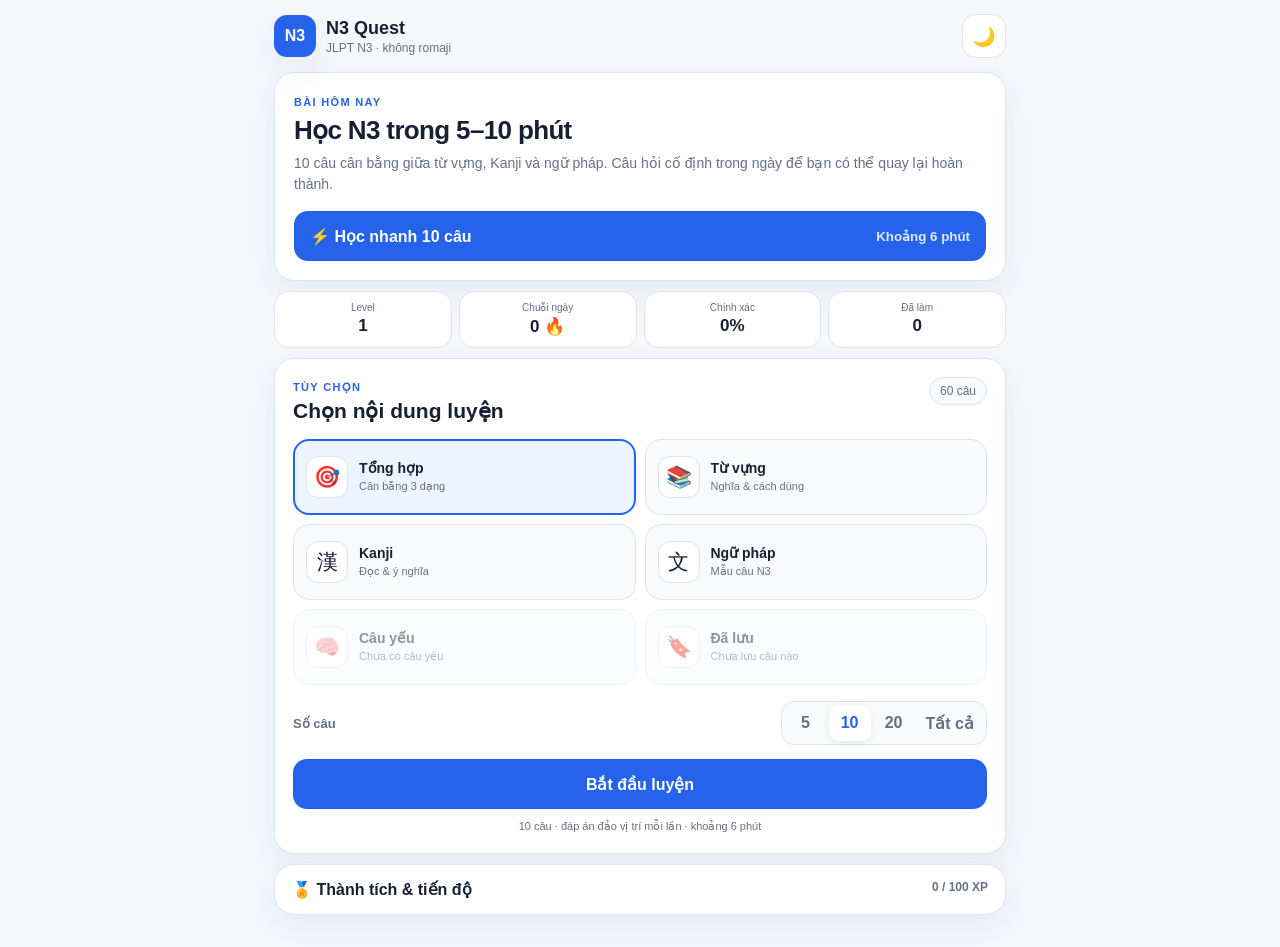
==== index.html @ 31e6625e "Add files via upload" ====
<!doctype html>
<html lang="vi">
<head>
  <meta charset="utf-8">
  <meta name="viewport" content="width=device-width,initial-scale=1,viewport-fit=cover">
  <meta name="theme-color" content="#f5f7fb">
  <meta name="description" content="N3 Quest - Game luyện JLPT N3 bằng tiếng Việt, có hiragana và không dùng romaji.">
  <title>N3 Quest</title>
  <link rel="stylesheet" href="style.css">
</head>
<body>
  <main class="app-shell">
    <header class="topbar">
      <div class="brand">
        <div class="brand-mark">N3</div>
        <div>
          <strong>N3 Quest</strong>
          <span>JLPT N3 · không romaji</span>
        </div>
      </div>
      <button id="themeBtn" class="icon-btn" type="button" aria-label="Đổi giao diện">🌙</button>
    </header>

    <div id="jsWarning" class="notice">
      Trình xem này không chạy JavaScript. Hãy mở bằng Safari/Chrome hoặc GitHub Pages để chơi đầy đủ.
    </div>

    <section id="homeScreen">
      <section class="hero panel">
        <div>
          <span class="eyebrow">Bài hôm nay</span>
          <h1>Học N3 trong 5–10 phút</h1>
          <p>10 câu cân bằng giữa từ vựng, Kanji và ngữ pháp. Câu hỏi cố định trong ngày để bạn có thể quay lại hoàn thành.</p>
        </div>
        <button id="dailyBtn" class="primary hero-btn" type="button">
          <span>⚡ Học nhanh 10 câu</span>
          <small id="dailyMeta">Khoảng 6 phút</small>
        </button>
      </section>

      <section class="summary-strip" aria-label="Tiến độ học">
        <div><span>Level</span><strong id="levelStat">1</strong></div>
        <div><span>Chuỗi ngày</span><strong id="dayStreakStat">0 🔥</strong></div>
        <div><span>Chính xác</span><strong id="lifetimeAccuracy">0%</strong></div>
        <div><span>Đã làm</span><strong id="lifetimeCount">0</strong></div>
      </section>

      <section class="panel learn-panel">
        <div class="section-head">
          <div>
            <span class="eyebrow">Tùy chọn</span>
            <h2>Chọn nội dung luyện</h2>
          </div>
          <span id="bankCount" class="pill">0 câu</span>
        </div>

        <div class="mode-grid" id="modeGrid">
          <button class="mode-card selected" type="button" data-mode="mixed">
            <span class="mode-icon">🎯</span>
            <span><strong>Tổng hợp</strong><small>Cân bằng 3 dạng</small></span>
          </button>
          <button class="mode-card" type="button" data-mode="vocab">
            <span class="mode-icon">📚</span>
            <span><strong>Từ vựng</strong><small>Nghĩa & cách dùng</small></span>
          </button>
          <button class="mode-card" type="button" data-mode="kanji">
            <span class="mode-icon">漢</span>
            <span><strong>Kanji</strong><small>Đọc & ý nghĩa</small></span>
          </button>
          <button class="mode-card" type="button" data-mode="grammar">
            <span class="mode-icon">文</span>
            <span><strong>Ngữ pháp</strong><small>Mẫu câu N3</small></span>
          </button>
          <button class="mode-card" type="button" data-mode="weak" id="weakModeBtn">
            <span class="mode-icon">🧠</span>
            <span><strong>Câu yếu</strong><small id="weakModeText">Học từ lỗi sai</small></span>
          </button>
          <button class="mode-card" type="button" data-mode="saved" id="savedModeBtn">
            <span class="mode-icon">🔖</span>
            <span><strong>Đã lưu</strong><small id="savedModeText">Câu muốn ôn lại</small></span>
          </button>
        </div>

        <div class="length-block">
          <span class="field-label">Số câu</span>
          <div class="segmented" id="countGroup" role="group" aria-label="Số câu mỗi vòng">
            <button type="button" data-count="5">5</button>
            <button class="selected" type="button" data-count="10">10</button>
            <button type="button" data-count="20">20</button>
            <button type="button" data-count="all">Tất cả</button>
          </div>
        </div>

        <button id="startBtn" class="primary big-btn" type="button">Bắt đầu luyện</button>
        <p id="startHint" class="center-note">Đáp án được đảo vị trí mỗi lần để tránh học theo mẹo.</p>
      </section>

      <details class="panel progress-details">
        <summary>
          <span>🏅 Thành tích & tiến độ</span>
          <span id="xpCompact">0 / 250 XP</span>
        </summary>
        <div class="xp-row">
          <div class="xp-copy"><strong id="levelDetail">Level 1</strong><small id="xpText">0 / 250 XP</small></div>
          <div class="mini-progress"><div id="xpBar"></div></div>
        </div>
        <div class="achievement-strip" id="achievementStrip"></div>
      </details>
    </section>

    <section id="quizScreen" class="hide">
      <div class="quiz-topbar">
        <button id="quitBtn" class="icon-btn" type="button" aria-label="Thoát vòng học">✕</button>
        <div class="quiz-progress-wrap">
          <div class="quiz-progress-meta"><span id="typeTag">Từ vựng</span><strong id="counter">1/10</strong></div>
          <div class="progress"><div id="bar"></div></div>
        </div>
        <button id="saveBtn" class="icon-btn" type="button" aria-label="Lưu câu hỏi">☆</button>
      </div>

      <section class="panel quiz-card">
        <div class="session-line">
          <span>Điểm <strong id="score">0</strong></span>
          <span>Combo <strong id="streak">0 🔥</strong></span>
          <span id="accuracy">0%</span>
        </div>

        <div class="question" id="question">Đang tải câu hỏi…</div>
        <div class="reading hide" id="reading"></div>

        <div class="question-tools">
          <button id="hintBtn" class="tool-btn" type="button">あ Hiragana</button>
          <button id="speakBtn" class="tool-btn" type="button">🔊 Nghe ví dụ</button>
        </div>
      </section>

      <div id="answers" class="answers"></div>
      <div id="feedback" class="feedback hide" aria-live="polite"></div>

      <div class="bottom-action-space"></div>
      <div class="bottom-action">
        <button id="nextBtn" class="primary" type="button" disabled>Câu tiếp theo</button>
      </div>
    </section>

    <section id="resultScreen" class="hide">
      <section class="panel result-hero">
        <div class="result-icon" id="resultIcon">🏆</div>
        <span class="eyebrow">Hoàn thành</span>
        <h2 id="resultTitle">Kết quả vòng học</h2>
        <p id="finalMsg"></p>

        <div class="result-grid">
          <div><span>Chính xác</span><strong id="finalAccuracy">0%</strong></div>
          <div><span>Điểm</span><strong id="finalScore">0</strong></div>
          <div><span>Combo</span><strong id="finalCombo">0</strong></div>
          <div><span>XP nhận</span><strong id="xpGained">+0</strong></div>
        </div>
      </section>

      <section id="breakdownBox" class="panel breakdown-box">
        <div class="section-head"><div><span class="eyebrow">Phân tích</span><h3>Theo dạng câu</h3></div></div>
        <div id="breakdownList" class="breakdown-list"></div>
      </section>

      <div id="newAchievements" class="panel achievement-box hide"></div>

      <section id="reviewBox" class="panel review-box hide">
        <div class="section-head">
          <div><span class="eyebrow">Ôn lại</span><h3>Các câu trả lời sai</h3></div>
          <span id="wrongCount" class="pill"></span>
        </div>
        <div id="wrongList" class="wrong-list"></div>
      </section>

      <div class="result-actions">
        <button id="retryWrongBtn" class="secondary hide" type="button">🧠 Luyện lại câu sai</button>
        <button id="playAgainBtn" class="primary" type="button">Chơi vòng mới</button>
        <button id="homeBtn" class="ghost-btn" type="button">Về trang chính</button>
      </div>
    </section>

    <div id="toast" class="toast hide" role="status" aria-live="polite"></div>
  </main>

  <script src="questions.js"></script>
  <script src="app.js"></script>
</body>
</html>
---- style.css ----
*{box-sizing:border-box}
:root{
  --bg:#f5f7fb;--card:#fff;--card2:#f8fafc;--text:#172033;--muted:#657085;--line:#dce4ef;
  --accent:#2563eb;--accent2:#1d4ed8;--soft:#edf4ff;--ok:#15803d;--okbg:#edfdf3;
  --bad:#b91c1c;--badbg:#fff1f2;--shadow:0 12px 32px rgba(30,64,175,.07);
}
:root[data-theme="dark"]{
  --bg:#0e1627;--card:#151f33;--card2:#111b2d;--text:#edf3fb;--muted:#a4b1c4;--line:#2a3950;
  --accent:#60a5fa;--accent2:#3b82f6;--soft:#172d4f;--ok:#4ade80;--okbg:#123322;
  --bad:#fb7185;--badbg:#3a1620;--shadow:0 12px 32px rgba(0,0,0,.18);
}
html{background:var(--bg);scroll-behavior:smooth}
body{margin:0;background:var(--bg);color:var(--text);font-family:-apple-system,BlinkMacSystemFont,"Segoe UI","Noto Sans JP",sans-serif;transition:background .18s,color .18s}
button{font:inherit;cursor:pointer;-webkit-tap-highlight-color:transparent;color:inherit}
button:focus-visible,summary:focus-visible{outline:3px solid color-mix(in srgb,var(--accent),transparent 55%);outline-offset:2px}
.app-shell{max-width:760px;margin:0 auto;padding:calc(14px + env(safe-area-inset-top)) 14px calc(32px + env(safe-area-inset-bottom))}
.topbar{display:flex;justify-content:space-between;align-items:center;margin-bottom:14px}
.brand{display:flex;align-items:center;gap:10px}.brand-mark{width:42px;height:42px;display:grid;place-items:center;border-radius:13px;background:var(--accent);color:white;font-weight:900;box-shadow:var(--shadow)}
.brand strong,.brand span{display:block}.brand strong{font-size:18px}.brand span{font-size:12px;color:var(--muted);margin-top:2px}
.icon-btn,.ghost-btn,.secondary,.tool-btn{border:1px solid var(--line);background:var(--card);color:var(--text)}
.icon-btn{width:44px;height:44px;border-radius:13px;font-size:19px;display:grid;place-items:center;flex:0 0 auto}
.notice{padding:11px 13px;border:1px solid #d97706;border-radius:14px;background:#fff7ed;color:#7c2d12;margin-bottom:12px;line-height:1.45;font-size:14px}
:root[data-theme="dark"] .notice{background:#39270f;color:#fde68a;border-color:#92400e}
.panel{background:var(--card);border:1px solid var(--line);border-radius:20px;box-shadow:var(--shadow)}
.hero{padding:19px}.hero h1{font-size:26px;line-height:1.12;letter-spacing:-.025em;margin:6px 0 8px}.hero p{color:var(--muted);line-height:1.5;margin:0 0 16px;font-size:14px}
.eyebrow{font-size:11px;font-weight:850;letter-spacing:.12em;text-transform:uppercase;color:var(--accent)}
.primary{border:0;border-radius:14px;background:var(--accent);color:white;font-weight:800;min-height:50px;padding:12px 16px}.primary:active{background:var(--accent2);transform:translateY(1px)}.primary:disabled{opacity:.45;cursor:default;transform:none}
.hero-btn{width:100%;display:flex;align-items:center;justify-content:space-between;text-align:left}.hero-btn span,.hero-btn small{display:block}.hero-btn small{font-weight:600;opacity:.85}
.summary-strip{display:grid;grid-template-columns:repeat(4,1fr);gap:7px;margin:10px 0}.summary-strip div{background:var(--card);border:1px solid var(--line);border-radius:15px;padding:10px 6px;text-align:center}.summary-strip span,.summary-strip strong{display:block}.summary-strip span{font-size:10px;color:var(--muted)}.summary-strip strong{font-size:17px;margin-top:3px}
.learn-panel{padding:18px}.section-head{display:flex;align-items:flex-start;justify-content:space-between;gap:12px}.section-head h2,.section-head h3{margin:4px 0 0}.section-head h2{font-size:21px}.section-head h3{font-size:18px}
.pill{display:inline-flex;align-items:center;border:1px solid var(--line);background:var(--card2);border-radius:999px;padding:6px 10px;font-size:12px;color:var(--muted);white-space:nowrap}
.mode-grid{display:grid;grid-template-columns:repeat(2,1fr);gap:9px;margin:16px 0}.mode-card{min-height:76px;display:flex;align-items:center;gap:11px;text-align:left;border:1px solid var(--line);background:var(--card2);border-radius:16px;padding:12px;transition:transform .12s,border-color .12s,background .12s}.mode-card:active{transform:scale(.985)}.mode-card.selected{border:2px solid var(--accent);background:var(--soft);padding:11px}.mode-card.disabled{opacity:.48}.mode-icon{width:42px;height:42px;display:grid;place-items:center;border-radius:12px;background:var(--card);border:1px solid var(--line);font-size:21px;flex:0 0 auto}.mode-card strong,.mode-card small{display:block}.mode-card strong{font-size:14px}.mode-card small{font-size:11px;color:var(--muted);margin-top:3px;line-height:1.3}
.length-block{display:flex;align-items:center;justify-content:space-between;gap:12px;margin:14px 0}.field-label{font-size:13px;color:var(--muted);font-weight:700}.segmented{display:flex;padding:3px;border:1px solid var(--line);background:var(--card2);border-radius:13px;gap:2px}.segmented button{border:0;background:transparent;border-radius:10px;min-width:42px;height:36px;padding:0 9px;font-weight:750;color:var(--muted)}.segmented button.selected{background:var(--card);color:var(--accent);box-shadow:0 2px 8px rgba(15,23,42,.08)}
.big-btn{width:100%;font-size:16px}.center-note{text-align:center;color:var(--muted);font-size:11px;line-height:1.4;margin:10px 0 0}
.progress-details{margin-top:10px;padding:0;overflow:hidden}.progress-details summary{padding:15px 17px;display:flex;justify-content:space-between;gap:10px;cursor:pointer;font-weight:750;list-style:none}.progress-details summary::-webkit-details-marker{display:none}.progress-details summary span:last-child{color:var(--muted);font-size:12px;font-weight:650}.xp-row{border-top:1px solid var(--line);padding:14px 17px}.xp-copy{display:flex;justify-content:space-between;gap:10px;align-items:center}.xp-copy small{color:var(--muted)}.mini-progress{height:7px;background:var(--line);border-radius:999px;overflow:hidden;margin-top:9px}.mini-progress div{height:100%;background:var(--accent);width:0}.achievement-strip{display:flex;gap:7px;overflow-x:auto;padding:0 17px 16px;scrollbar-width:none}.achievement-strip::-webkit-scrollbar{display:none}.achievement-chip{display:flex;align-items:center;gap:5px;white-space:nowrap;padding:7px 9px;border:1px solid var(--line);border-radius:999px;background:var(--card2);font-size:11px}.achievement-chip.locked{opacity:.38;filter:grayscale(1)}
.hide{display:none!important}
.quiz-topbar{position:sticky;top:0;z-index:10;display:flex;align-items:center;gap:10px;padding:7px 0 10px;background:color-mix(in srgb,var(--bg),transparent 6%);backdrop-filter:blur(10px)}.quiz-progress-wrap{flex:1}.quiz-progress-meta{display:flex;justify-content:space-between;align-items:center;font-size:12px;margin-bottom:6px}.quiz-progress-meta span{color:var(--muted)}.progress{height:7px;background:var(--line);border-radius:999px;overflow:hidden}.progress div{height:100%;background:var(--accent);width:0;transition:width .2s}
.quiz-card{padding:18px;margin-bottom:10px}.session-line{display:flex;gap:8px;flex-wrap:wrap;color:var(--muted);font-size:12px}.session-line span{background:var(--card2);border-radius:999px;padding:5px 8px}.session-line strong{color:var(--text)}.question{font-size:22px;line-height:1.55;font-weight:800;margin:20px 0 10px;letter-spacing:-.01em}.reading{background:var(--soft);border-radius:12px;padding:11px 12px;color:var(--muted);line-height:1.55;margin-bottom:11px}.question-tools{display:flex;gap:8px;flex-wrap:wrap}.tool-btn{border-radius:11px;min-height:40px;padding:8px 11px;font-size:13px}.tool-btn:disabled{opacity:.4;cursor:default}
.answers{display:grid;gap:9px}.answer{width:100%;min-height:58px;border:1px solid var(--line);background:var(--card);border-radius:15px;text-align:left;padding:13px 14px;font-weight:650;line-height:1.42;box-shadow:0 4px 15px rgba(15,23,42,.025);transition:transform .1s,border-color .1s}.answer:active{transform:scale(.992)}.answer .letter{display:inline-grid;place-items:center;width:27px;height:27px;margin-right:8px;border-radius:8px;background:var(--card2);color:var(--muted);font-size:12px;font-weight:900;vertical-align:middle}.answer.correct{border:2px solid var(--ok);background:var(--okbg);padding:12px 13px}.answer.wrong{border:2px solid var(--bad);background:var(--badbg);padding:12px 13px}.answer:disabled{color:var(--text);opacity:1;cursor:default}.answer.dimmed{opacity:.62}
.feedback{margin-top:10px;border-radius:15px;padding:14px;line-height:1.55;white-space:pre-line;font-size:14px;border:1px solid var(--line);background:var(--card)}.feedback.ok{border-color:color-mix(in srgb,var(--ok),transparent 45%);background:var(--okbg)}.feedback.no{border-color:color-mix(in srgb,var(--bad),transparent 45%);background:var(--badbg)}.feedback-title{display:block;font-weight:850;margin-bottom:4px}.feedback .explanation{color:var(--muted)}
.bottom-action-space{height:78px}.bottom-action{position:fixed;z-index:12;left:0;right:0;bottom:0;padding:10px max(14px,calc((100vw - 760px)/2 + 14px)) calc(10px + env(safe-area-inset-bottom));background:color-mix(in srgb,var(--bg),transparent 4%);backdrop-filter:blur(12px);border-top:1px solid color-mix(in srgb,var(--line),transparent 35%)}.bottom-action .primary{width:100%}
.result-hero{padding:22px;text-align:center}.result-icon{font-size:42px;margin-bottom:4px}.result-hero h2{font-size:25px;margin:5px 0 8px}.result-hero>p{color:var(--muted);line-height:1.5;margin:0 auto 16px;max-width:520px}.result-grid{display:grid;grid-template-columns:repeat(4,1fr);gap:7px}.result-grid div{background:var(--card2);border-radius:13px;padding:10px 5px}.result-grid span,.result-grid strong{display:block}.result-grid span{font-size:10px;color:var(--muted)}.result-grid strong{font-size:18px;margin-top:3px}
.breakdown-box,.review-box,.achievement-box{padding:18px;margin-top:10px}.breakdown-list{display:grid;gap:8px;margin-top:14px}.breakdown-row{display:grid;grid-template-columns:82px 1fr 42px;gap:8px;align-items:center;font-size:12px}.breakdown-bar{height:8px;background:var(--line);border-radius:999px;overflow:hidden}.breakdown-bar i{display:block;height:100%;background:var(--accent);border-radius:999px}.breakdown-row strong{text-align:right}.wrong-list{display:grid;gap:9px;margin-top:13px}.wrong-item{border:1px solid var(--line);background:var(--card2);border-radius:14px;padding:13px}.wrong-item>strong{display:block;line-height:1.45}.reading-line{color:var(--muted);font-size:13px;margin-top:5px}.correct-line{color:var(--ok);font-weight:800;margin-top:8px;font-size:13px}.your-line{color:var(--bad);margin-top:4px;font-size:13px}.explain{white-space:pre-line;color:var(--muted);font-size:12px;line-height:1.5;margin-top:7px}.achievement-box strong{display:block;margin-bottom:8px}.new-achievement{padding:7px 0;color:var(--muted)}
.result-actions{display:grid;gap:8px;margin-top:10px}.secondary,.ghost-btn{min-height:48px;border-radius:14px;padding:11px 14px;font-weight:750}.secondary{background:var(--card)}.ghost-btn{background:transparent}
.toast{position:fixed;z-index:30;left:50%;bottom:calc(88px + env(safe-area-inset-bottom));transform:translateX(-50%);background:var(--text);color:var(--bg);border-radius:999px;padding:9px 13px;font-size:12px;font-weight:700;box-shadow:var(--shadow);white-space:nowrap;animation:toastin .18s ease-out}@keyframes toastin{from{transform:translate(-50%,6px);opacity:0}to{transform:translate(-50%,0);opacity:1}}
@media(max-width:560px){.app-shell{padding-left:11px;padding-right:11px}.hero{padding:17px}.hero h1{font-size:23px}.summary-strip{gap:5px}.summary-strip div{padding:9px 3px}.summary-strip strong{font-size:15px}.mode-grid{gap:7px}.mode-card{padding:10px;min-height:72px}.mode-card.selected{padding:9px}.mode-icon{width:38px;height:38px;font-size:19px}.length-block{align-items:flex-start;flex-direction:column}.segmented{width:100%;display:grid;grid-template-columns:repeat(4,1fr)}.segmented button{width:100%}.question{font-size:20px}.result-grid{grid-template-columns:repeat(2,1fr)}.breakdown-row{grid-template-columns:72px 1fr 38px}}
@media(prefers-reduced-motion:reduce){html{scroll-behavior:auto}*,*:before,*:after{animation:none!important;transition:none!important}}
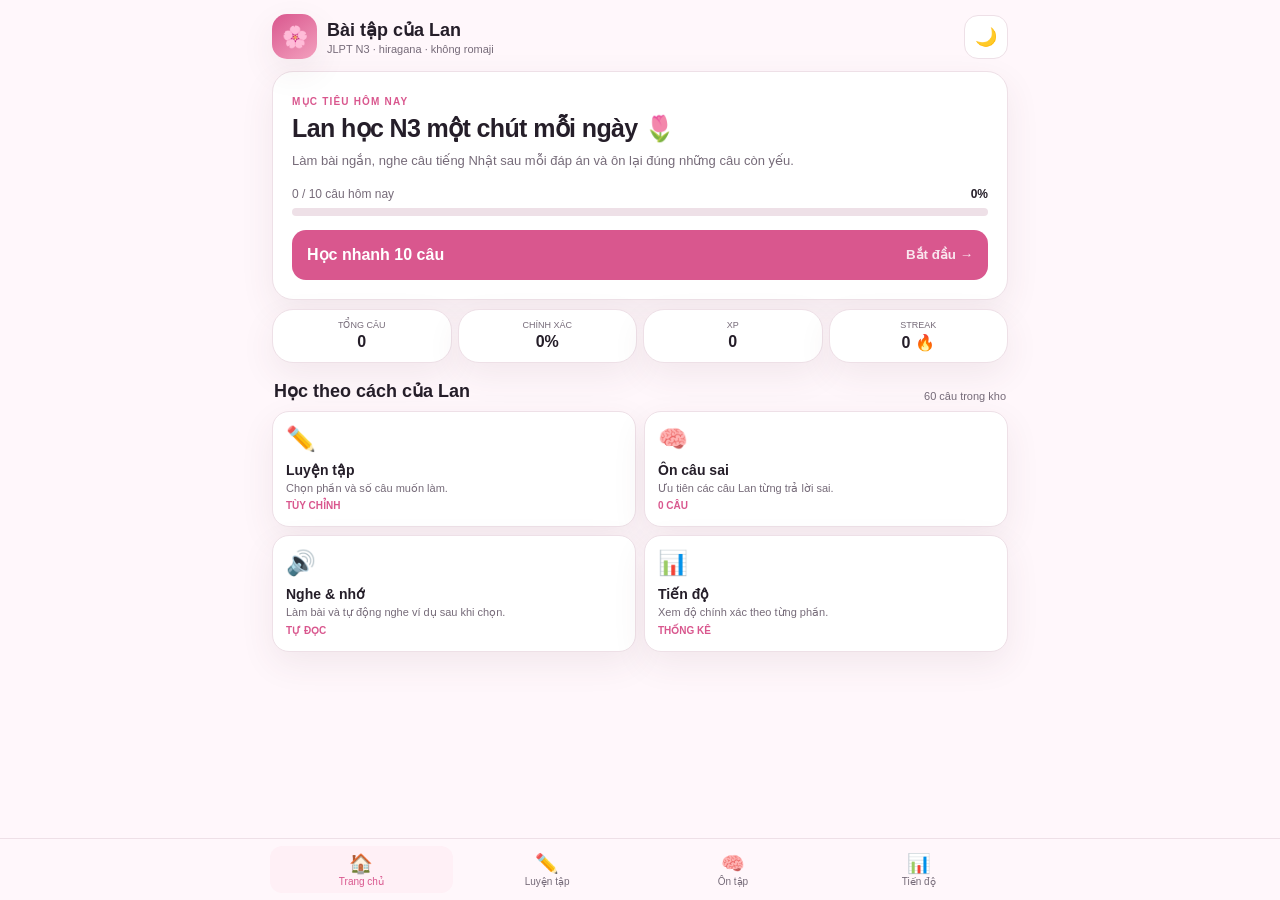
==== commit 69f72e5f: "Add files via upload" ====
--- a/index.html
+++ b/index.html
@@ -1,189 +1,282 @@
 <!doctype html>
 <html lang="vi">
 <head>
-  <meta charset="utf-8">
-  <meta name="viewport" content="width=device-width,initial-scale=1,viewport-fit=cover">
-  <meta name="theme-color" content="#f5f7fb">
-  <meta name="description" content="N3 Quest - Game luyện JLPT N3 bằng tiếng Việt, có hiragana và không dùng romaji.">
-  <title>N3 Quest</title>
-  <link rel="stylesheet" href="style.css">
+<meta charset="utf-8">
+<meta name="viewport" content="width=device-width,initial-scale=1,viewport-fit=cover">
+<meta name="theme-color" content="#fff7fb">
+<meta name="description" content="Bài tập của Lan - game luyện JLPT N3 bằng tiếng Việt, có hiragana và đọc tiếng Nhật.">
+<title>Bài tập của Lan</title>
+<style>
+*{box-sizing:border-box}
+:root{
+  --bg:#fff7fb;--card:#fff;--card2:#fffafd;--text:#251e29;--muted:#766b79;--line:#eee0e7;
+  --accent:#d9578e;--accent2:#c34479;--soft:#fff0f6;--ok:#16804a;--okbg:#eefbf4;
+  --bad:#bd304d;--badbg:#fff0f3;--warn:#9a6700;--shadow:0 12px 34px rgba(90,45,68,.08)
+}
+:root[data-theme="dark"]{
+  --bg:#171218;--card:#211a22;--card2:#281f29;--text:#f8edf3;--muted:#c2afb9;--line:#3e3039;
+  --accent:#f18ab4;--accent2:#df6f9e;--soft:#3b2030;--ok:#6ee7a4;--okbg:#193527;
+  --bad:#ff8fa5;--badbg:#3b1d25;--warn:#ffd978;--shadow:0 12px 34px rgba(0,0,0,.22)
+}
+html{background:var(--bg);scroll-behavior:smooth}
+body{margin:0;background:var(--bg);color:var(--text);font-family:-apple-system,BlinkMacSystemFont,"Segoe UI","Noto Sans JP",sans-serif;-webkit-font-smoothing:antialiased}
+button,select{font:inherit;color:inherit}button{cursor:pointer;-webkit-tap-highlight-color:transparent}
+button:focus-visible,select:focus-visible{outline:3px solid color-mix(in srgb,var(--accent),transparent 55%);outline-offset:2px}
+.hide{display:none!important}.app{max-width:760px;margin:0 auto;min-height:100vh;padding:calc(14px + env(safe-area-inset-top)) 12px calc(92px + env(safe-area-inset-bottom))}
+.topbar{display:flex;justify-content:space-between;align-items:center;margin-bottom:12px}.brand{display:flex;align-items:center;gap:10px}.brandmark{width:45px;height:45px;border-radius:15px;background:linear-gradient(145deg,var(--accent),#f3a0be);display:grid;place-items:center;color:#fff;font-size:21px;box-shadow:var(--shadow)}.brand b,.brand span{display:block}.brand b{font-size:18px}.brand span{font-size:11px;color:var(--muted);margin-top:2px}.iconbtn{width:44px;height:44px;border:1px solid var(--line);background:var(--card);border-radius:14px;display:grid;place-items:center;font-size:18px}
+.card{background:var(--card);border:1px solid var(--line);border-radius:21px;box-shadow:var(--shadow)}.hero{padding:19px}.eyebrow{font-size:10px;text-transform:uppercase;letter-spacing:.12em;color:var(--accent);font-weight:900}.hero h1{font-size:25px;line-height:1.14;letter-spacing:-.025em;margin:5px 0 8px}.hero p{font-size:13px;line-height:1.55;color:var(--muted);margin:0}.goal{margin-top:16px}.goalhead{display:flex;justify-content:space-between;gap:10px;font-size:12px;color:var(--muted);margin-bottom:7px}.goalhead strong{color:var(--text)}.progress{height:8px;background:var(--line);border-radius:999px;overflow:hidden}.progress>i,.progress>div{display:block;height:100%;background:var(--accent);border-radius:999px;transition:width .2s}.primary{border:0;background:var(--accent);color:#fff;min-height:50px;border-radius:14px;padding:11px 15px;font-weight:850}.primary:active{background:var(--accent2);transform:translateY(1px)}.primary:disabled{opacity:.45;cursor:default;transform:none}.dailybtn{width:100%;display:flex;align-items:center;justify-content:space-between;margin-top:14px;text-align:left}.dailybtn small{font-weight:650;opacity:.85}.stats{display:grid;grid-template-columns:repeat(4,1fr);gap:6px;margin:9px 0}.stat{padding:10px 4px;text-align:center}.stat span,.stat b{display:block}.stat span{font-size:9px;color:var(--muted)}.stat b{font-size:16px;margin-top:3px}
+.sectionhead{display:flex;align-items:flex-end;justify-content:space-between;gap:12px;margin:17px 2px 9px}.sectionhead h2{font-size:18px;margin:0}.sectionhead span{font-size:11px;color:var(--muted)}.modegrid{display:grid;grid-template-columns:repeat(2,1fr);gap:8px}.mode{border:1px solid var(--line);background:var(--card);border-radius:17px;padding:13px;text-align:left;min-height:104px;box-shadow:var(--shadow)}.mode:active{transform:scale(.988)}.mode .ico{font-size:24px}.mode b,.mode small{display:block}.mode b{font-size:14px;margin-top:9px}.mode small{font-size:11px;color:var(--muted);line-height:1.35;margin-top:3px}.mode .meta{font-size:10px;color:var(--accent);font-weight:800;margin-top:8px}
+.notice{border:1px solid #e4b65d;background:#fff8e7;color:#795400;border-radius:15px;padding:12px 13px;font-size:12px;line-height:1.5;margin-bottom:10px}:root[data-theme="dark"] .notice{background:#332914;border-color:#6f5921;color:#ffe29a}.learncard,.reviewcard,.progresscard{padding:17px}.segmented{display:grid;grid-template-columns:repeat(4,1fr);gap:3px;padding:3px;background:var(--card2);border:1px solid var(--line);border-radius:13px;margin:13px 0}.segmented button{border:0;background:transparent;border-radius:10px;height:38px;font-weight:750;color:var(--muted)}.segmented button.selected{background:var(--card);color:var(--accent);box-shadow:0 2px 8px rgba(0,0,0,.06)}.selectgrid{display:grid;grid-template-columns:repeat(2,1fr);gap:8px}.selectcard{border:1px solid var(--line);background:var(--card2);border-radius:15px;padding:12px;text-align:left}.selectcard.selected{border:2px solid var(--accent);background:var(--soft);padding:11px}.selectcard b,.selectcard small{display:block}.selectcard small{color:var(--muted);font-size:11px;margin-top:4px}.bigbtn{width:100%;font-size:15px;margin-top:13px}.hintline{text-align:center;color:var(--muted);font-size:11px;line-height:1.45;margin:9px 0 0}.secondary,.ghost{border:1px solid var(--line);background:var(--card);border-radius:13px;min-height:46px;padding:10px 12px;font-weight:750}.ghost{background:transparent}.reviewactions{display:grid;grid-template-columns:1fr 1fr;gap:8px}.list{display:grid;gap:8px;margin-top:10px}.reviewitem{border:1px solid var(--line);background:var(--card2);border-radius:14px;padding:12px}.reviewitem b{display:block;line-height:1.4}.reviewitem small{display:block;color:var(--muted);line-height:1.45;margin-top:5px;white-space:pre-line}.reviewitem .bad{color:var(--bad)}.reviewitem .good{color:var(--ok)}.empty{text-align:center;color:var(--muted);padding:22px 10px;font-size:13px}.categoryrow{display:grid;grid-template-columns:80px 1fr 42px;align-items:center;gap:8px;font-size:12px;margin-top:9px}.categorybar{height:8px;background:var(--line);border-radius:999px;overflow:hidden}.categorybar i{display:block;height:100%;background:var(--accent);border-radius:999px}.badges{display:flex;gap:7px;overflow-x:auto;padding:4px 0 2px;scrollbar-width:none}.badges::-webkit-scrollbar{display:none}.badge{white-space:nowrap;border:1px solid var(--line);background:var(--card2);border-radius:999px;padding:7px 9px;font-size:10px}
+.bottomnav{position:fixed;left:0;right:0;bottom:0;z-index:20;display:grid;grid-template-columns:repeat(4,1fr);gap:3px;padding:7px max(10px,calc((100vw - 760px)/2 + 10px)) calc(7px + env(safe-area-inset-bottom));background:color-mix(in srgb,var(--bg),transparent 3%);backdrop-filter:blur(14px);border-top:1px solid var(--line)}.navbtn{border:0;background:transparent;border-radius:12px;padding:6px 2px;color:var(--muted);font-size:10px}.navbtn span{display:block;font-size:19px;margin-bottom:1px}.navbtn.active{color:var(--accent);background:var(--soft)}
+.quiztop{position:sticky;top:0;z-index:10;display:flex;align-items:center;gap:9px;padding:6px 0 9px;background:color-mix(in srgb,var(--bg),transparent 5%);backdrop-filter:blur(12px)}.quizprog{flex:1}.quizmeta{display:flex;justify-content:space-between;gap:8px;font-size:11px;color:var(--muted);margin-bottom:5px}.quizmeta strong{color:var(--text)}.quizcard{padding:18px;margin-bottom:9px}.tag{display:inline-block;border-radius:999px;background:var(--soft);color:var(--accent);padding:6px 9px;font-size:10px;font-weight:850}.sessionline{display:flex;gap:6px;flex-wrap:wrap;margin-top:10px}.sessionline span{background:var(--card2);border-radius:999px;padding:5px 8px;color:var(--muted);font-size:11px}.sessionline b{color:var(--text)}.question{font-size:21px;line-height:1.55;font-weight:850;letter-spacing:-.01em;margin:18px 0 9px}.reading{background:var(--soft);border-radius:12px;padding:10px 12px;color:var(--muted);line-height:1.5;font-size:13px;margin-bottom:10px}.tools{display:flex;gap:7px;flex-wrap:wrap}.tool{border:1px solid var(--line);background:var(--card);border-radius:11px;min-height:39px;padding:8px 10px;font-size:12px}.tool:disabled{opacity:.4}.answers{display:grid;gap:8px}.answer{width:100%;min-height:58px;border:1px solid var(--line);background:var(--card);border-radius:15px;padding:13px;text-align:left;font-weight:650;line-height:1.42;box-shadow:0 4px 14px rgba(0,0,0,.025)}.answer .letter{display:inline-grid;place-items:center;width:27px;height:27px;border-radius:8px;background:var(--card2);color:var(--muted);margin-right:8px;font-size:11px;font-weight:900}.answer.correct{border:2px solid var(--ok);background:var(--okbg);padding:12px}.answer.wrong{border:2px solid var(--bad);background:var(--badbg);padding:12px}.answer.dim{opacity:.58}.answer:disabled{color:var(--text);cursor:default}.feedback{margin-top:9px;border-radius:15px;padding:13px;border:1px solid var(--line);line-height:1.5;font-size:13px;white-space:pre-line}.feedback.ok{background:var(--okbg);border-color:color-mix(in srgb,var(--ok),transparent 55%)}.feedback.no{background:var(--badbg);border-color:color-mix(in srgb,var(--bad),transparent 55%)}.feedback b{display:block;margin-bottom:4px}.feedback small{color:var(--muted);white-space:pre-line}.bottomactionspace{height:78px}.bottomaction{position:fixed;left:0;right:0;bottom:0;z-index:15;padding:10px max(13px,calc((100vw - 760px)/2 + 13px)) calc(10px + env(safe-area-inset-bottom));background:color-mix(in srgb,var(--bg),transparent 3%);backdrop-filter:blur(14px);border-top:1px solid var(--line)}.bottomaction button{width:100%}.resultcard{padding:22px;text-align:center}.resulticon{font-size:42px}.resultcard h2{font-size:24px;margin:5px 0 7px}.resultcard>p{color:var(--muted);font-size:13px;line-height:1.5;margin:0 auto 15px;max-width:540px}.resultgrid{display:grid;grid-template-columns:repeat(4,1fr);gap:6px}.resultgrid div{background:var(--card2);border-radius:12px;padding:9px 4px}.resultgrid span,.resultgrid b{display:block}.resultgrid span{font-size:9px;color:var(--muted)}.resultgrid b{font-size:17px;margin-top:3px}.resultactions{display:grid;gap:8px;margin-top:10px}.toast{position:fixed;left:50%;bottom:calc(88px + env(safe-area-inset-bottom));transform:translateX(-50%);z-index:40;background:var(--text);color:var(--bg);border-radius:999px;padding:9px 13px;font-size:11px;font-weight:750;white-space:nowrap;box-shadow:var(--shadow)}
+@media(max-width:540px){.app{padding-left:10px;padding-right:10px}.hero h1{font-size:22px}.stats{gap:4px}.stat b{font-size:14px}.modegrid{gap:7px}.mode{padding:11px;min-height:98px}.question{font-size:19px}.resultgrid{grid-template-columns:repeat(2,1fr)}.reviewactions{grid-template-columns:1fr}.categoryrow{grid-template-columns:72px 1fr 38px}}
+@media(prefers-reduced-motion:reduce){html{scroll-behavior:auto}*,*:before,*:after{transition:none!important;animation:none!important}}
+</style>
 </head>
 <body>
-  <main class="app-shell">
-    <header class="topbar">
-      <div class="brand">
-        <div class="brand-mark">N3</div>
-        <div>
-          <strong>N3 Quest</strong>
-          <span>JLPT N3 · không romaji</span>
-        </div>
-      </div>
-      <button id="themeBtn" class="icon-btn" type="button" aria-label="Đổi giao diện">🌙</button>
-    </header>
-
-    <div id="jsWarning" class="notice">
-      Trình xem này không chạy JavaScript. Hãy mở bằng Safari/Chrome hoặc GitHub Pages để chơi đầy đủ.
+<div class="app">
+  <header class="topbar" id="mainTop">
+    <div class="brand"><div class="brandmark">🌸</div><div><b>Bài tập của Lan</b><span>JLPT N3 · hiragana · không romaji</span></div></div>
+    <button id="themeBtn" class="iconbtn" type="button" aria-label="Đổi giao diện">🌙</button>
+  </header>
+
+  <div id="loadWarn" class="notice hide">Không tải được ngân hàng câu hỏi <b>questions.js</b>. Hãy chắc chắn file <b>index.html</b> và <b>questions.js</b> nằm cùng thư mục trong GitHub.</div>
+
+  <main id="homeScreen">
+    <section class="card hero">
+      <span class="eyebrow">Mục tiêu hôm nay</span>
+      <h1>Lan học N3 một chút mỗi ngày 🌷</h1>
+      <p>Làm bài ngắn, nghe câu tiếng Nhật sau mỗi đáp án và ôn lại đúng những câu còn yếu.</p>
+      <div class="goal">
+        <div class="goalhead"><span id="dailyText">0 / 10 câu hôm nay</span><strong id="dailyPct">0%</strong></div>
+        <div class="progress"><i id="dailyBar" style="width:0%"></i></div>
+      </div>
+      <button id="dailyBtn" class="primary dailybtn" type="button"><span>Học nhanh 10 câu</span><small>Bắt đầu →</small></button>
+    </section>
+
+    <div class="stats">
+      <div class="card stat"><span>TỔNG CÂU</span><b id="statTotal">0</b></div>
+      <div class="card stat"><span>CHÍNH XÁC</span><b id="statAccuracy">0%</b></div>
+      <div class="card stat"><span>XP</span><b id="statXp">0</b></div>
+      <div class="card stat"><span>STREAK</span><b id="statStreak">0 🔥</b></div>
     </div>
 
-    <section id="homeScreen">
-      <section class="hero panel">
-        <div>
-          <span class="eyebrow">Bài hôm nay</span>
-          <h1>Học N3 trong 5–10 phút</h1>
-          <p>10 câu cân bằng giữa từ vựng, Kanji và ngữ pháp. Câu hỏi cố định trong ngày để bạn có thể quay lại hoàn thành.</p>
-        </div>
-        <button id="dailyBtn" class="primary hero-btn" type="button">
-          <span>⚡ Học nhanh 10 câu</span>
-          <small id="dailyMeta">Khoảng 6 phút</small>
-        </button>
-      </section>
-
-      <section class="summary-strip" aria-label="Tiến độ học">
-        <div><span>Level</span><strong id="levelStat">1</strong></div>
-        <div><span>Chuỗi ngày</span><strong id="dayStreakStat">0 🔥</strong></div>
-        <div><span>Chính xác</span><strong id="lifetimeAccuracy">0%</strong></div>
-        <div><span>Đã làm</span><strong id="lifetimeCount">0</strong></div>
-      </section>
-
-      <section class="panel learn-panel">
-        <div class="section-head">
-          <div>
-            <span class="eyebrow">Tùy chọn</span>
-            <h2>Chọn nội dung luyện</h2>
-          </div>
-          <span id="bankCount" class="pill">0 câu</span>
-        </div>
-
-        <div class="mode-grid" id="modeGrid">
-          <button class="mode-card selected" type="button" data-mode="mixed">
-            <span class="mode-icon">🎯</span>
-            <span><strong>Tổng hợp</strong><small>Cân bằng 3 dạng</small></span>
-          </button>
-          <button class="mode-card" type="button" data-mode="vocab">
-            <span class="mode-icon">📚</span>
-            <span><strong>Từ vựng</strong><small>Nghĩa & cách dùng</small></span>
-          </button>
-          <button class="mode-card" type="button" data-mode="kanji">
-            <span class="mode-icon">漢</span>
-            <span><strong>Kanji</strong><small>Đọc & ý nghĩa</small></span>
-          </button>
-          <button class="mode-card" type="button" data-mode="grammar">
-            <span class="mode-icon">文</span>
-            <span><strong>Ngữ pháp</strong><small>Mẫu câu N3</small></span>
-          </button>
-          <button class="mode-card" type="button" data-mode="weak" id="weakModeBtn">
-            <span class="mode-icon">🧠</span>
-            <span><strong>Câu yếu</strong><small id="weakModeText">Học từ lỗi sai</small></span>
-          </button>
-          <button class="mode-card" type="button" data-mode="saved" id="savedModeBtn">
-            <span class="mode-icon">🔖</span>
-            <span><strong>Đã lưu</strong><small id="savedModeText">Câu muốn ôn lại</small></span>
-          </button>
-        </div>
-
-        <div class="length-block">
-          <span class="field-label">Số câu</span>
-          <div class="segmented" id="countGroup" role="group" aria-label="Số câu mỗi vòng">
-            <button type="button" data-count="5">5</button>
-            <button class="selected" type="button" data-count="10">10</button>
-            <button type="button" data-count="20">20</button>
-            <button type="button" data-count="all">Tất cả</button>
-          </div>
-        </div>
-
-        <button id="startBtn" class="primary big-btn" type="button">Bắt đầu luyện</button>
-        <p id="startHint" class="center-note">Đáp án được đảo vị trí mỗi lần để tránh học theo mẹo.</p>
-      </section>
-
-      <details class="panel progress-details">
-        <summary>
-          <span>🏅 Thành tích & tiến độ</span>
-          <span id="xpCompact">0 / 250 XP</span>
-        </summary>
-        <div class="xp-row">
-          <div class="xp-copy"><strong id="levelDetail">Level 1</strong><small id="xpText">0 / 250 XP</small></div>
-          <div class="mini-progress"><div id="xpBar"></div></div>
-        </div>
-        <div class="achievement-strip" id="achievementStrip"></div>
-      </details>
-    </section>
-
-    <section id="quizScreen" class="hide">
-      <div class="quiz-topbar">
-        <button id="quitBtn" class="icon-btn" type="button" aria-label="Thoát vòng học">✕</button>
-        <div class="quiz-progress-wrap">
-          <div class="quiz-progress-meta"><span id="typeTag">Từ vựng</span><strong id="counter">1/10</strong></div>
-          <div class="progress"><div id="bar"></div></div>
-        </div>
-        <button id="saveBtn" class="icon-btn" type="button" aria-label="Lưu câu hỏi">☆</button>
-      </div>
-
-      <section class="panel quiz-card">
-        <div class="session-line">
-          <span>Điểm <strong id="score">0</strong></span>
-          <span>Combo <strong id="streak">0 🔥</strong></span>
-          <span id="accuracy">0%</span>
-        </div>
-
-        <div class="question" id="question">Đang tải câu hỏi…</div>
-        <div class="reading hide" id="reading"></div>
-
-        <div class="question-tools">
-          <button id="hintBtn" class="tool-btn" type="button">あ Hiragana</button>
-          <button id="speakBtn" class="tool-btn" type="button">🔊 Nghe ví dụ</button>
-        </div>
-      </section>
-
-      <div id="answers" class="answers"></div>
-      <div id="feedback" class="feedback hide" aria-live="polite"></div>
-
-      <div class="bottom-action-space"></div>
-      <div class="bottom-action">
-        <button id="nextBtn" class="primary" type="button" disabled>Câu tiếp theo</button>
-      </div>
-    </section>
-
-    <section id="resultScreen" class="hide">
-      <section class="panel result-hero">
-        <div class="result-icon" id="resultIcon">🏆</div>
-        <span class="eyebrow">Hoàn thành</span>
-        <h2 id="resultTitle">Kết quả vòng học</h2>
-        <p id="finalMsg"></p>
-
-        <div class="result-grid">
-          <div><span>Chính xác</span><strong id="finalAccuracy">0%</strong></div>
-          <div><span>Điểm</span><strong id="finalScore">0</strong></div>
-          <div><span>Combo</span><strong id="finalCombo">0</strong></div>
-          <div><span>XP nhận</span><strong id="xpGained">+0</strong></div>
-        </div>
-      </section>
-
-      <section id="breakdownBox" class="panel breakdown-box">
-        <div class="section-head"><div><span class="eyebrow">Phân tích</span><h3>Theo dạng câu</h3></div></div>
-        <div id="breakdownList" class="breakdown-list"></div>
-      </section>
-
-      <div id="newAchievements" class="panel achievement-box hide"></div>
-
-      <section id="reviewBox" class="panel review-box hide">
-        <div class="section-head">
-          <div><span class="eyebrow">Ôn lại</span><h3>Các câu trả lời sai</h3></div>
-          <span id="wrongCount" class="pill"></span>
-        </div>
-        <div id="wrongList" class="wrong-list"></div>
-      </section>
-
-      <div class="result-actions">
-        <button id="retryWrongBtn" class="secondary hide" type="button">🧠 Luyện lại câu sai</button>
-        <button id="playAgainBtn" class="primary" type="button">Chơi vòng mới</button>
-        <button id="homeBtn" class="ghost-btn" type="button">Về trang chính</button>
-      </div>
-    </section>
-
-    <div id="toast" class="toast hide" role="status" aria-live="polite"></div>
-  </main>
-
-  <script src="questions.js"></script>
-  <script src="app.js"></script>
+    <div class="sectionhead"><h2>Học theo cách của Lan</h2><span id="bankCount">đang tải…</span></div>
+    <div class="modegrid">
+      <button class="mode" data-go="practice"><span class="ico">✏️</span><b>Luyện tập</b><small>Chọn phần và số câu muốn làm.</small><span class="meta">TÙY CHỈNH</span></button>
+      <button class="mode" id="wrongMode"><span class="ico">🧠</span><b>Ôn câu sai</b><small>Ưu tiên các câu Lan từng trả lời sai.</small><span class="meta" id="wrongMeta">0 CÂU</span></button>
+      <button class="mode" id="listenMode"><span class="ico">🔊</span><b>Nghe & nhớ</b><small>Làm bài và tự động nghe ví dụ sau khi chọn.</small><span class="meta">TỰ ĐỌC</span></button>
+      <button class="mode" data-go="progress"><span class="ico">📊</span><b>Tiến độ</b><small>Xem độ chính xác theo từng phần.</small><span class="meta">THỐNG KÊ</span></button>
+    </div>
+  </main>
+
+  <main id="practiceScreen" class="hide">
+    <section class="card learncard">
+      <span class="eyebrow">Luyện tập</span>
+      <div class="sectionhead" style="margin:5px 0 0"><h2>Chọn bài</h2><span>JLPT N3</span></div>
+      <div id="categoryGrid" class="selectgrid" style="margin-top:13px"></div>
+      <div class="sectionhead"><h2>Số câu</h2><span>mỗi vòng</span></div>
+      <div id="lengthSeg" class="segmented">
+        <button data-len="5">5</button><button data-len="10" class="selected">10</button><button data-len="20">20</button><button data-len="999">Tất cả</button>
+      </div>
+      <button id="startPracticeBtn" class="primary bigbtn">Bắt đầu luyện</button>
+      <p class="hintline">Sau khi chọn đáp án, game sẽ tự đọc câu ví dụ tiếng Nhật. Có thể bấm 🔊 để nghe lại.</p>
+    </section>
+  </main>
+
+  <main id="reviewScreen" class="hide">
+    <section class="card reviewcard">
+      <div class="sectionhead" style="margin:0"><h2>🧠 Câu cần ôn</h2><span id="reviewCount">0 câu</span></div>
+      <div class="reviewactions" style="margin-top:12px"><button id="reviewStartBtn" class="primary">Luyện câu sai</button><button id="clearWrongBtn" class="secondary">Xóa lịch sử sai</button></div>
+      <div id="reviewList" class="list"></div>
+    </section>
+  </main>
+
+  <main id="progressScreen" class="hide">
+    <section class="card progresscard">
+      <span class="eyebrow">Tiến độ của Lan</span>
+      <div class="sectionhead" style="margin:5px 0 3px"><h2>Theo từng phần</h2><span id="progressTotal"></span></div>
+      <div id="categoryStats"></div>
+      <div class="sectionhead"><h2>Thành tích</h2><span>lưu trên máy này</span></div>
+      <div id="badges" class="badges"></div>
+    </section>
+  </main>
+
+  <main id="quizScreen" class="hide">
+    <div class="quiztop">
+      <button id="quitBtn" class="iconbtn" aria-label="Thoát">✕</button>
+      <div class="quizprog">
+        <div class="quizmeta"><strong id="counter">1/10</strong><span id="quizScore">0 điểm</span></div>
+        <div class="progress"><div id="quizBar" style="width:0%"></div></div>
+      </div>
+    </div>
+    <section class="card quizcard">
+      <span id="typeTag" class="tag">N3</span>
+      <div class="sessionline"><span>Đúng <b id="sessionAccuracy">0%</b></span><span>Combo <b id="combo">0 🔥</b></span><span>XP <b id="sessionXp">+0</b></span></div>
+      <div id="question" class="question"></div>
+      <div id="reading" class="reading hide"></div>
+      <div class="tools">
+        <button id="hintBtn" class="tool">あ Hiragana</button>
+        <button id="speakBtn" class="tool">🔊 Nghe câu</button>
+      </div>
+    </section>
+    <div id="answers" class="answers"></div>
+    <div id="feedback" class="feedback hide"></div>
+    <div class="bottomactionspace"></div>
+    <div class="bottomaction"><button id="nextBtn" class="primary" disabled>Câu tiếp theo</button></div>
+  </main>
+
+  <main id="resultScreen" class="hide">
+    <section class="card resultcard">
+      <div id="resultIcon" class="resulticon">🌷</div><span class="eyebrow">Hoàn thành</span>
+      <h2 id="resultTitle">Xong một vòng học</h2><p id="resultMessage"></p>
+      <div class="resultgrid">
+        <div><span>CHÍNH XÁC</span><b id="finalAccuracy">0%</b></div><div><span>ĐIỂM</span><b id="finalScore">0</b></div><div><span>COMBO</span><b id="finalCombo">0</b></div><div><span>XP</span><b id="xpGain">+0</b></div>
+      </div>
+    </section>
+    <section id="wrongResultBox" class="card reviewcard hide" style="margin-top:9px">
+      <div class="sectionhead" style="margin:0"><h2>Câu trả lời sai</h2><span id="wrongResultCount"></span></div><div id="wrongResultList" class="list"></div>
+    </section>
+    <div class="resultactions"><button id="retryWrongBtn" class="secondary hide">🧠 Luyện lại câu sai</button><button id="newRoundBtn" class="primary">Chơi vòng mới</button><button id="resultHomeBtn" class="ghost">Về trang chính</button></div>
+  </main>
+</div>
+
+<nav id="bottomNav" class="bottomnav">
+  <button class="navbtn active" data-screen="home"><span>🏠</span>Trang chủ</button>
+  <button class="navbtn" data-screen="practice"><span>✏️</span>Luyện tập</button>
+  <button class="navbtn" data-screen="review"><span>🧠</span>Ôn tập</button>
+  <button class="navbtn" data-screen="progress"><span>📊</span>Tiến độ</button>
+</nav>
+<div id="toast" class="toast hide"></div>
+
+<script src="questions.js"></script>
+<script>
+(()=>{
+'use strict';
+const $=id=>document.getElementById(id);
+const STORE='lan_n3_progress_v3';
+const TODAY=()=>new Date().toISOString().slice(0,10);
+const DAY_MS=86400000;
+const shuffle=a=>{a=[...a];for(let i=a.length-1;i>0;i--){const j=Math.floor(Math.random()*(i+1));[a[i],a[j]]=[a[j],a[i]]}return a};
+const escapeHtml=s=>String(s??'').replace(/[&<>'"]/g,c=>({'&':'&amp;','<':'&lt;','>':'&gt;',"'":'&#39;','"':'&quot;'}[c]));
+
+let BANK=(window.N3_QUESTION_BANK||[]).map((q,i)=>({...q,id:q.id||('q'+String(i+1).padStart(3,'0'))}));
+let state=load();
+let selectedCategory='Tất cả', selectedLength=10;
+let session=[],pos=0,answered=false,opts=[],score=0,combo=0,maxCombo=0,correct=0,sessionXp=0,wrongNow=[];
+
+function defaultState(){return{total:0,correct:0,xp:0,streak:0,lastStudy:'',daily:{date:TODAY(),done:0,correct:0},cats:{},wrong:{}}}
+function load(){try{return Object.assign(defaultState(),JSON.parse(localStorage.getItem(STORE)||'{}'))}catch{return defaultState()}}
+function save(){localStorage.setItem(STORE,JSON.stringify(state))}
+function ensureDay(){
+  if(!state.daily||state.daily.date!==TODAY())state.daily={date:TODAY(),done:0,correct:0};
+  state.cats=state.cats||{};state.wrong=state.wrong||{};
+}
+function touchStreak(){
+  const today=TODAY();if(state.lastStudy===today)return;
+  if(!state.lastStudy)state.streak=1;else{
+    const a=new Date(state.lastStudy+'T00:00:00'),b=new Date(today+'T00:00:00');
+    state.streak=Math.round((b-a)/DAY_MS)===1?(state.streak||0)+1:1;
+  }state.lastStudy=today;
+}
+function catStat(name){if(!state.cats[name])state.cats[name]={seen:0,correct:0};return state.cats[name]}
+function accuracy(a,b){return a?Math.round((b/a)*100):0}
+function categories(){return [...new Set(BANK.map(q=>q.t||'Khác'))]}
+function iconFor(c){const s=c.toLowerCase();if(s.includes('từ'))return'📚';if(s.includes('kanji'))return'漢';if(s.includes('ngữ')||s.includes('grammar'))return'🧩';if(s.includes('đọc'))return'📖';return'✏️'}
+function showToast(t){const el=$('toast');el.textContent=t;el.classList.remove('hide');clearTimeout(showToast.t);showToast.t=setTimeout(()=>el.classList.add('hide'),1600)}
+
+function setTheme(theme){document.documentElement.dataset.theme=theme;localStorage.setItem('lan_theme',theme);$('themeBtn').textContent=theme==='dark'?'☀️':'🌙';document.querySelector('meta[name="theme-color"]').content=theme==='dark'?'#171218':'#fff7fb'}
+$('themeBtn').onclick=()=>setTheme(document.documentElement.dataset.theme==='dark'?'light':'dark');
+setTheme(localStorage.getItem('lan_theme')||(matchMedia('(prefers-color-scheme:dark)').matches?'dark':'light'));
+
+const screens=['home','practice','review','progress','quiz','result'];
+function showScreen(name){
+  screens.forEach(s=>$(s+'Screen').classList.toggle('hide',s!==name));
+  const main=['home','practice','review','progress'].includes(name);$('mainTop').classList.toggle('hide',!main);$('bottomNav').classList.toggle('hide',!main);
+  document.querySelectorAll('.navbtn').forEach(b=>b.classList.toggle('active',b.dataset.screen===name));
+  if(name==='home')renderHome();if(name==='practice')renderPractice();if(name==='review')renderReview();if(name==='progress')renderProgress();scrollTo(0,0);
+}
+document.querySelectorAll('[data-go]').forEach(b=>b.onclick=()=>showScreen(b.dataset.go));
+document.querySelectorAll('.navbtn').forEach(b=>b.onclick=()=>showScreen(b.dataset.screen));
+
+function renderHome(){
+  ensureDay();const pct=Math.min(100,Math.round(state.daily.done/10*100));
+  $('dailyText').textContent=`${state.daily.done} / 10 câu hôm nay`;$('dailyPct').textContent=pct+'%';$('dailyBar').style.width=pct+'%';
+  $('statTotal').textContent=state.total||0;$('statAccuracy').textContent=accuracy(state.total,state.correct)+'%';$('statXp').textContent=state.xp||0;$('statStreak').textContent=(state.streak||0)+' 🔥';
+  $('wrongMeta').textContent=Object.keys(state.wrong||{}).length+' CÂU';$('bankCount').textContent=BANK.length?BANK.length+' câu trong kho':'chưa có dữ liệu';
+}
+function renderPractice(){
+  const grid=$('categoryGrid');grid.innerHTML='';['Tất cả',...categories()].forEach(c=>{const b=document.createElement('button');b.className='selectcard'+(c===selectedCategory?' selected':'');b.innerHTML=`<b>${iconFor(c)} ${escapeHtml(c)}</b><small>${c==='Tất cả'?BANK.length:BANK.filter(q=>q.t===c).length} câu</small>`;b.onclick=()=>{selectedCategory=c;renderPractice()};grid.appendChild(b)});
+  document.querySelectorAll('#lengthSeg button').forEach(b=>b.classList.toggle('selected',Number(b.dataset.len)===selectedLength));
+}
+$('lengthSeg').onclick=e=>{const b=e.target.closest('button[data-len]');if(!b)return;selectedLength=Number(b.dataset.len);renderPractice()};
+$('startPracticeBtn').onclick=()=>startSession(selectedCategory==='Tất cả'?BANK:BANK.filter(q=>q.t===selectedCategory),selectedLength);
+$('dailyBtn').onclick=()=>startSession(BANK,10);
+$('listenMode').onclick=()=>startSession(BANK,10);
+$('wrongMode').onclick=()=>{const pool=wrongPool();if(!pool.length){showToast('Chưa có câu sai để ôn');showScreen('review')}else startSession(pool,Math.min(20,pool.length))};
+
+function wrongPool(){return Object.keys(state.wrong||{}).map(id=>BANK.find(q=>q.id===id)).filter(Boolean)}
+function renderReview(){
+  const pool=wrongPool(),box=$('reviewList');$('reviewCount').textContent=pool.length+' câu';$('reviewStartBtn').disabled=!pool.length;box.innerHTML='';
+  if(!pool.length){box.innerHTML='<div class="empty">Chưa có câu sai. Làm vài vòng luyện tập trước nhé 🌷</div>';return}
+  pool.slice(0,20).forEach(q=>{const w=state.wrong[q.id]||{};const d=document.createElement('div');d.className='reviewitem';d.innerHTML=`<b>${escapeHtml(q.q)}</b><small>${escapeHtml(q.r||'')}</small><small class="bad">Sai ${w.count||1} lần</small><small class="good">Đáp án: ${escapeHtml(q.a[q.c])}</small>`;box.appendChild(d)});
+}
+$('reviewStartBtn').onclick=()=>{const p=wrongPool();if(p.length)startSession(p,Math.min(20,p.length))};
+$('clearWrongBtn').onclick=()=>{if(!Object.keys(state.wrong||{}).length)return showToast('Không có lịch sử sai');if(confirm('Xóa toàn bộ lịch sử câu sai?')){state.wrong={};save();renderReview();renderHome()}};
+
+function renderProgress(){
+  $('progressTotal').textContent=(state.total||0)+' câu đã làm';const box=$('categoryStats');box.innerHTML='';
+  categories().forEach(c=>{const s=catStat(c),pct=accuracy(s.seen,s.correct),row=document.createElement('div');row.className='categoryrow';row.innerHTML=`<span>${escapeHtml(c)}</span><div class="categorybar"><i style="width:${pct}%"></i></div><b>${pct}%</b>`;box.appendChild(row)});
+  const badges=[];if(state.total>=10)badges.push('🌱 10 câu');if(state.total>=50)badges.push('🌷 50 câu');if(state.total>=100)badges.push('🏆 100 câu');if((state.streak||0)>=3)badges.push('🔥 3 ngày');if((state.streak||0)>=7)badges.push('💖 7 ngày');if(accuracy(state.total,state.correct)>=80&&state.total>=20)badges.push('✨ Chính xác 80%+');$('badges').innerHTML=badges.length?badges.map(x=>`<span class="badge">${x}</span>`).join(''):'<span class="badge">Học tiếp để mở thành tích 🌸</span>';
+}
+
+function startSession(pool,len){
+  if(!BANK.length){$('loadWarn').classList.remove('hide');return}
+  pool=pool&&pool.length?pool:BANK;session=shuffle(pool).slice(0,Math.min(len,pool.length));if(!session.length)return;
+  pos=0;answered=false;score=0;combo=0;maxCombo=0;correct=0;sessionXp=0;wrongNow=[];showScreen('quiz');renderQuestion();
+}
+function renderQuestion(){
+  const q=session[pos];answered=false;opts=shuffle(q.a.map((text,i)=>({text,correct:i===q.c,orig:i})));
+  $('typeTag').textContent=q.t||'N3';$('counter').textContent=`${pos+1}/${session.length}`;$('quizBar').style.width=(pos/session.length*100)+'%';$('question').textContent=q.q;$('reading').textContent=q.r||'';$('reading').classList.add('hide');$('hintBtn').textContent='あ Hiragana';$('feedback').className='feedback hide';$('feedback').innerHTML='';$('nextBtn').disabled=true;$('nextBtn').textContent=pos===session.length-1?'Xem kết quả':'Câu tiếp theo';
+  const box=$('answers');box.innerHTML='';opts.forEach((o,i)=>{const b=document.createElement('button');b.className='answer';b.dataset.i=i;b.innerHTML=`<span class="letter">${String.fromCharCode(65+i)}</span>${escapeHtml(o.text)}`;b.onclick=choose;box.appendChild(b)});updateSessionStats();$('speakBtn').disabled=!canSpeak(q);
+}
+function updateSessionStats(){const done=pos+(answered?1:0);$('sessionAccuracy').textContent=(done?Math.round(correct/done*100):0)+'%';$('combo').textContent=combo+' 🔥';$('quizScore').textContent=score+' điểm';$('sessionXp').textContent='+'+sessionXp}
+function choose(e){
+  if(answered)return;answered=true;const idx=Number(e.currentTarget.dataset.i),o=opts[idx],q=session[pos],ok=o.correct,buttons=[...$('answers').querySelectorAll('button')];
+  buttons.forEach((b,i)=>{b.disabled=true;if(opts[i].correct)b.classList.add('correct');else if(i!==idx)b.classList.add('dim')});
+  if(ok){combo++;correct++;maxCombo=Math.max(maxCombo,combo);const gain=10+Math.min(combo-1,5)*2;score+=gain;sessionXp+=5;showFeedback(true,'Chính xác! +'+gain+' điểm',q.e);delete state.wrong[q.id]}
+  else{combo=0;e.currentTarget.classList.add('wrong');sessionXp+=2;wrongNow.push({q,selected:o.text});const old=state.wrong[q.id]||{count:0};state.wrong[q.id]={count:(old.count||0)+1,selected:o.text,at:Date.now()};showFeedback(false,'Chưa đúng · đáp án: '+q.a[q.c],q.e)}
+  state.total++;if(ok)state.correct++;state.xp=(state.xp||0)+(ok?5:2);ensureDay();state.daily.done++;if(ok)state.daily.correct++;const s=catStat(q.t||'Khác');s.seen++;if(ok)s.correct++;touchStreak();save();$('quizBar').style.width=((pos+1)/session.length*100)+'%';$('nextBtn').disabled=false;updateSessionStats();
+  speakQuestion(q); // tự đọc ngay sau khi chọn đáp án
+}
+function showFeedback(ok,title,exp){const f=$('feedback');f.className='feedback '+(ok?'ok':'no');f.innerHTML=`<b>${escapeHtml(title)}</b><small>${escapeHtml(exp||'')}</small>`}
+$('hintBtn').onclick=()=>{const r=$('reading');r.classList.toggle('hide');$('hintBtn').textContent=r.classList.contains('hide')?'あ Hiragana':'Ẩn hiragana'};
+$('nextBtn').onclick=()=>{if(!answered)return;if(pos<session.length-1){pos++;renderQuestion();scrollTo({top:0,behavior:'smooth'})}else finishSession()};
+$('quitBtn').onclick=()=>{if(pos>0||answered){if(!confirm('Thoát vòng học hiện tại? Các câu đã trả lời vẫn được lưu.'))return}if('speechSynthesis'in window)speechSynthesis.cancel();showScreen('home')};
+
+function japaneseExample(q){
+  const lines=String(q.e||'').split(/\n+/).map(s=>s.trim()).filter(Boolean);const jp=lines.find(s=>/[一-龯々〆ヵヶぁ-ゖァ-ヺ]/.test(s)&&!/^→/.test(s));
+  if(jp)return jp.replace(/（[^）]*）/g,'');
+  const qq=String(q.q||'').match(/[「『]?([一-龯々ぁ-ゖァ-ヺー]+)[」』]?/);if(qq)return qq[1];
+  return /[ぁ-ゖァ-ヺ一-龯]/.test(q.r||'')?q.r:'';
+}
+function canSpeak(q){return 'speechSynthesis'in window&&!!japaneseExample(q)}
+function speakQuestion(q){
+  if(!canSpeak(q))return;const text=japaneseExample(q);speechSynthesis.cancel();const u=new SpeechSynthesisUtterance(text);u.lang='ja-JP';u.rate=.82;u.pitch=1;
+  const voices=speechSynthesis.getVoices();const v=voices.find(x=>/^ja(-|_)/i.test(x.lang));if(v)u.voice=v;speechSynthesis.speak(u);
+}
+$('speakBtn').onclick=()=>speakQuestion(session[pos]);
+
+function finishSession(){
+  if('speechSynthesis'in window)speechSynthesis.cancel();showScreen('result');const pct=Math.round(correct/session.length*100);$('finalAccuracy').textContent=pct+'%';$('finalScore').textContent=score;$('finalCombo').textContent=maxCombo;$('xpGain').textContent='+'+sessionXp;
+  $('resultIcon').textContent=pct>=90?'🏆':pct>=70?'🌷':'🌱';$('resultTitle').textContent=pct>=90?'Lan làm rất tốt!':pct>=70?'Hoàn thành tốt':'Xong một vòng học';$('resultMessage').textContent=pct>=90?'Giữ nhịp này nhé. Những câu khó vẫn được lưu để ôn lại.':pct>=70?'Khá ổn. Ôn lại vài câu sai sẽ nhớ chắc hơn.':'Không sao, vòng sau tập trung vào những câu vừa sai.';
+  const box=$('wrongResultBox'),list=$('wrongResultList');list.innerHTML='';box.classList.toggle('hide',!wrongNow.length);$('retryWrongBtn').classList.toggle('hide',!wrongNow.length);$('wrongResultCount').textContent=wrongNow.length+' câu';
+  wrongNow.forEach(x=>{const d=document.createElement('div');d.className='reviewitem';d.innerHTML=`<b>${escapeHtml(x.q.q)}</b><small class="bad">Bạn chọn: ${escapeHtml(x.selected)}</small><small class="good">Đáp án: ${escapeHtml(x.q.a[x.q.c])}</small><small>${escapeHtml(x.q.e||'')}</small>`;list.appendChild(d)});renderHome();
+}
+$('retryWrongBtn').onclick=()=>startSession(wrongNow.map(x=>x.q),wrongNow.length);$('newRoundBtn').onclick=()=>startSession(BANK,10);$('resultHomeBtn').onclick=()=>showScreen('home');
+
+ensureDay();save();if(!BANK.length)$('loadWarn').classList.remove('hide');renderHome();renderPractice();
+})();
+</script>
 </body>
 </html>
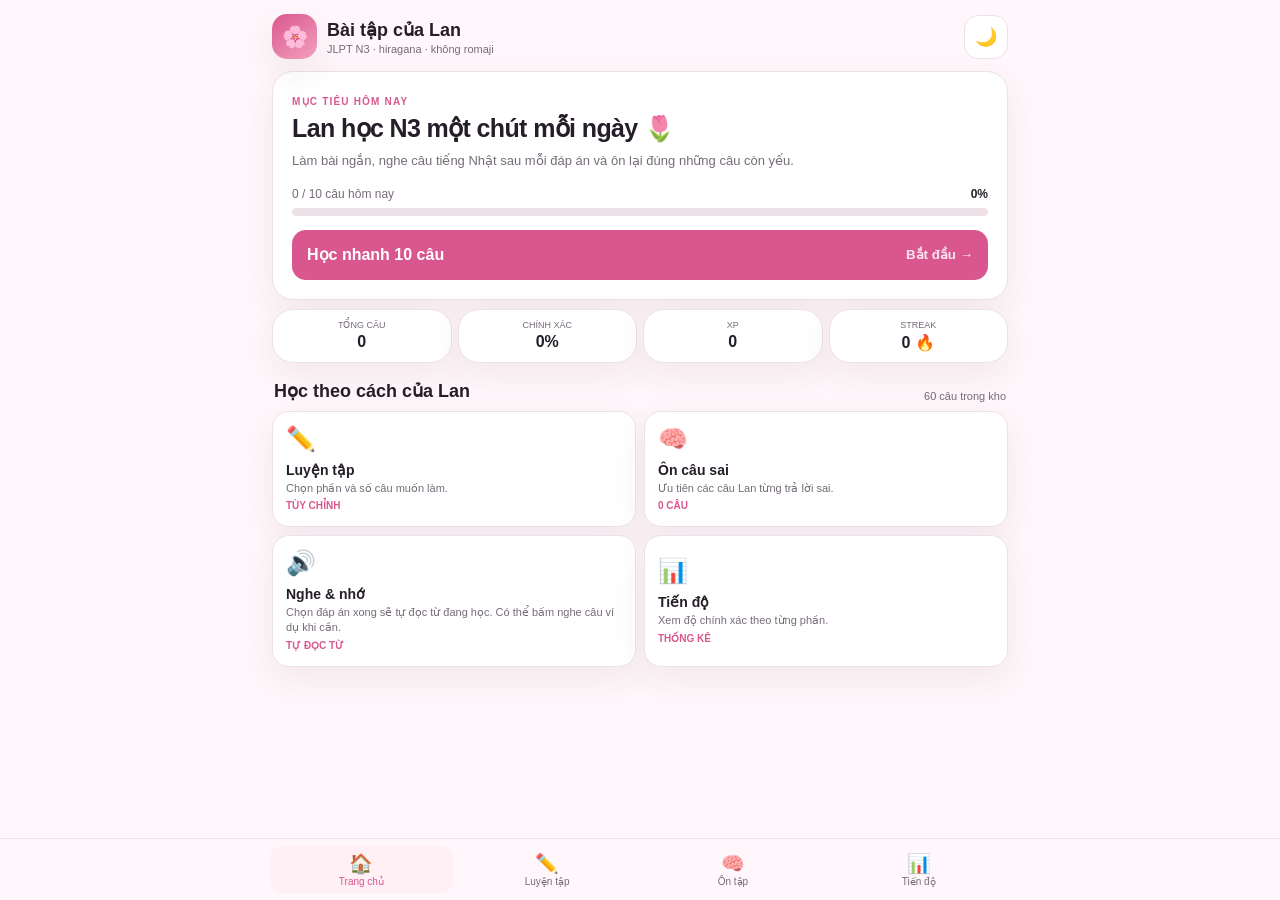
==== commit c694613a: "Add files via upload" ====
--- a/index.html
+++ b/index.html
@@ -65,7 +65,7 @@
     <div class="modegrid">
       <button class="mode" data-go="practice"><span class="ico">✏️</span><b>Luyện tập</b><small>Chọn phần và số câu muốn làm.</small><span class="meta">TÙY CHỈNH</span></button>
       <button class="mode" id="wrongMode"><span class="ico">🧠</span><b>Ôn câu sai</b><small>Ưu tiên các câu Lan từng trả lời sai.</small><span class="meta" id="wrongMeta">0 CÂU</span></button>
-      <button class="mode" id="listenMode"><span class="ico">🔊</span><b>Nghe & nhớ</b><small>Làm bài và tự động nghe ví dụ sau khi chọn.</small><span class="meta">TỰ ĐỌC</span></button>
+      <button class="mode" id="listenMode"><span class="ico">🔊</span><b>Nghe & nhớ</b><small>Chọn đáp án xong sẽ tự đọc từ đang học. Có thể bấm nghe câu ví dụ khi cần.</small><span class="meta">TỰ ĐỌC TỪ</span></button>
       <button class="mode" data-go="progress"><span class="ico">📊</span><b>Tiến độ</b><small>Xem độ chính xác theo từng phần.</small><span class="meta">THỐNG KÊ</span></button>
     </div>
   </main>
@@ -117,7 +117,7 @@
       <div id="reading" class="reading hide"></div>
       <div class="tools">
         <button id="hintBtn" class="tool">あ Hiragana</button>
-        <button id="speakBtn" class="tool">🔊 Nghe câu</button>
+        <button id="speakBtn" class="tool">🔊 Nghe ví dụ</button>
       </div>
     </section>
     <div id="answers" class="answers"></div>
@@ -163,7 +163,7 @@
 let BANK=(window.N3_QUESTION_BANK||[]).map((q,i)=>({...q,id:q.id||('q'+String(i+1).padStart(3,'0'))}));
 let state=load();
 let selectedCategory='Tất cả', selectedLength=10;
-let session=[],pos=0,answered=false,opts=[],score=0,combo=0,maxCombo=0,correct=0,sessionXp=0,wrongNow=[];
+let session=[],pos=0,answered=false,opts=[],score=0,combo=0,maxCombo=0,correct=0,sessionXp=0,wrongNow=[],lastSpokenText='';
 
 function defaultState(){return{total:0,correct:0,xp:0,streak:0,lastStudy:'',daily:{date:TODAY(),done:0,correct:0},cats:{},wrong:{}}}
 function load(){try{return Object.assign(defaultState(),JSON.parse(localStorage.getItem(STORE)||'{}'))}catch{return defaultState()}}
@@ -238,7 +238,8 @@
 function renderQuestion(){
   const q=session[pos];answered=false;opts=shuffle(q.a.map((text,i)=>({text,correct:i===q.c,orig:i})));
   $('typeTag').textContent=q.t||'N3';$('counter').textContent=`${pos+1}/${session.length}`;$('quizBar').style.width=(pos/session.length*100)+'%';$('question').textContent=q.q;$('reading').textContent=q.r||'';$('reading').classList.add('hide');$('hintBtn').textContent='あ Hiragana';$('feedback').className='feedback hide';$('feedback').innerHTML='';$('nextBtn').disabled=true;$('nextBtn').textContent=pos===session.length-1?'Xem kết quả':'Câu tiếp theo';
-  const box=$('answers');box.innerHTML='';opts.forEach((o,i)=>{const b=document.createElement('button');b.className='answer';b.dataset.i=i;b.innerHTML=`<span class="letter">${String.fromCharCode(65+i)}</span>${escapeHtml(o.text)}`;b.onclick=choose;box.appendChild(b)});updateSessionStats();$('speakBtn').disabled=!canSpeak(q);
+  lastSpokenText=targetJapaneseWord(q);
+  const box=$('answers');box.innerHTML='';opts.forEach((o,i)=>{const b=document.createElement('button');b.className='answer';b.dataset.i=i;b.innerHTML=`<span class="letter">${String.fromCharCode(65+i)}</span>${escapeHtml(o.text)}`;b.onclick=choose;box.appendChild(b)});updateSessionStats();$('speakBtn').disabled=!canSpeakText(exampleJapanese(q));
 }
 function updateSessionStats(){const done=pos+(answered?1:0);$('sessionAccuracy').textContent=(done?Math.round(correct/done*100):0)+'%';$('combo').textContent=combo+' 🔥';$('quizScore').textContent=score+' điểm';$('sessionXp').textContent='+'+sessionXp}
 function choose(e){
@@ -247,25 +248,44 @@
   if(ok){combo++;correct++;maxCombo=Math.max(maxCombo,combo);const gain=10+Math.min(combo-1,5)*2;score+=gain;sessionXp+=5;showFeedback(true,'Chính xác! +'+gain+' điểm',q.e);delete state.wrong[q.id]}
   else{combo=0;e.currentTarget.classList.add('wrong');sessionXp+=2;wrongNow.push({q,selected:o.text});const old=state.wrong[q.id]||{count:0};state.wrong[q.id]={count:(old.count||0)+1,selected:o.text,at:Date.now()};showFeedback(false,'Chưa đúng · đáp án: '+q.a[q.c],q.e)}
   state.total++;if(ok)state.correct++;state.xp=(state.xp||0)+(ok?5:2);ensureDay();state.daily.done++;if(ok)state.daily.correct++;const s=catStat(q.t||'Khác');s.seen++;if(ok)s.correct++;touchStreak();save();$('quizBar').style.width=((pos+1)/session.length*100)+'%';$('nextBtn').disabled=false;updateSessionStats();
-  speakQuestion(q); // tự đọc ngay sau khi chọn đáp án
+  lastSpokenText=targetJapaneseWord(q);
+  speakJapanese(lastSpokenText); // tự động chỉ đọc từ/cụm từ đang học
 }
 function showFeedback(ok,title,exp){const f=$('feedback');f.className='feedback '+(ok?'ok':'no');f.innerHTML=`<b>${escapeHtml(title)}</b><small>${escapeHtml(exp||'')}</small>`}
 $('hintBtn').onclick=()=>{const r=$('reading');r.classList.toggle('hide');$('hintBtn').textContent=r.classList.contains('hide')?'あ Hiragana':'Ẩn hiragana'};
 $('nextBtn').onclick=()=>{if(!answered)return;if(pos<session.length-1){pos++;renderQuestion();scrollTo({top:0,behavior:'smooth'})}else finishSession()};
 $('quitBtn').onclick=()=>{if(pos>0||answered){if(!confirm('Thoát vòng học hiện tại? Các câu đã trả lời vẫn được lưu.'))return}if('speechSynthesis'in window)speechSynthesis.cancel();showScreen('home')};
 
-function japaneseExample(q){
-  const lines=String(q.e||'').split(/\n+/).map(s=>s.trim()).filter(Boolean);const jp=lines.find(s=>/[一-龯々〆ヵヶぁ-ゖァ-ヺ]/.test(s)&&!/^→/.test(s));
-  if(jp)return jp.replace(/（[^）]*）/g,'');
-  const qq=String(q.q||'').match(/[「『]?([一-龯々ぁ-ゖァ-ヺー]+)[」』]?/);if(qq)return qq[1];
-  return /[ぁ-ゖァ-ヺ一-龯]/.test(q.r||'')?q.r:'';
-}
-function canSpeak(q){return 'speechSynthesis'in window&&!!japaneseExample(q)}
-function speakQuestion(q){
-  if(!canSpeak(q))return;const text=japaneseExample(q);speechSynthesis.cancel();const u=new SpeechSynthesisUtterance(text);u.lang='ja-JP';u.rate=.82;u.pitch=1;
-  const voices=speechSynthesis.getVoices();const v=voices.find(x=>/^ja(-|_)/i.test(x.lang));if(v)u.voice=v;speechSynthesis.speak(u);
-}
-$('speakBtn').onclick=()=>speakQuestion(session[pos]);
+const JP_RE=/[一-龯々〆ヵヶぁ-ゖァ-ヺー]/;
+function cleanJapaneseToken(text){
+  return String(text||'').replace(/[（(][^）)]*[）)]/g,'').trim();
+}
+function targetJapaneseWord(q){
+  const qText=String(q.q||'');
+  const quoted=qText.match(/[「『]([^」』]+)[」』]/);
+  if(quoted&&JP_RE.test(quoted[1]))return cleanJapaneseToken(quoted[1]);
+  const token=qText.match(/[一-龯々〆ヵヶぁ-ゖァ-ヺー]+/);
+  if(token)return cleanJapaneseToken(token[0]);
+  if(JP_RE.test(q.r||''))return cleanJapaneseToken(q.r);
+  return '';
+}
+function exampleJapanese(q){
+  const lines=String(q.e||'').split(/\n+/).map(x=>x.trim()).filter(Boolean);
+  // Ưu tiên dòng ví dụ tiếng Nhật đầu tiên; bỏ dòng dịch tiếng Việt bắt đầu bằng mũi tên.
+  return lines.find(line=>JP_RE.test(line)&&!/^→/.test(line))||'';
+}
+function canSpeakText(text){return 'speechSynthesis'in window&&!!text&&JP_RE.test(text)}
+function speakJapanese(text){
+  if(!canSpeakText(text))return;
+  speechSynthesis.cancel();
+  const u=new SpeechSynthesisUtterance(text);
+  u.lang='ja-JP';u.rate=.72;u.pitch=1;
+  const voices=speechSynthesis.getVoices();
+  const v=voices.find(x=>/^ja(-|_)/i.test(x.lang));
+  if(v)u.voice=v;
+  speechSynthesis.speak(u);
+}
+$('speakBtn').onclick=()=>speakJapanese(exampleJapanese(session[pos]));
 
 function finishSession(){
   if('speechSynthesis'in window)speechSynthesis.cancel();showScreen('result');const pct=Math.round(correct/session.length*100);$('finalAccuracy').textContent=pct+'%';$('finalScore').textContent=score;$('finalCombo').textContent=maxCombo;$('xpGain').textContent='+'+sessionXp;
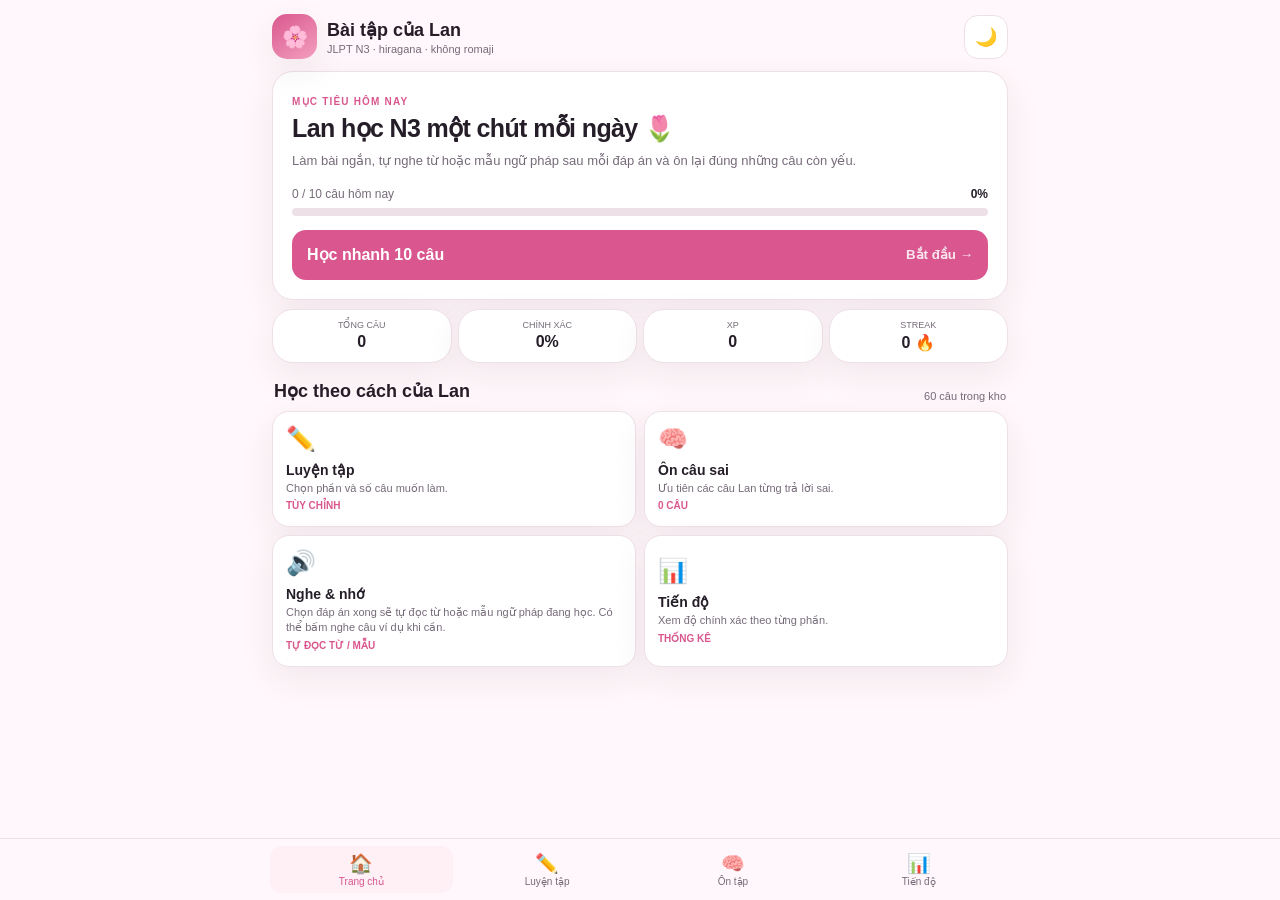
==== commit 63e12eac: "Add files via upload" ====
--- a/index.html
+++ b/index.html
@@ -1,4 +1,5 @@
 <!doctype html>
+<!-- Bài tập của Lan · grammar-speech-fix v4 -->
 <html lang="vi">
 <head>
 <meta charset="utf-8">
@@ -46,7 +47,7 @@
     <section class="card hero">
       <span class="eyebrow">Mục tiêu hôm nay</span>
       <h1>Lan học N3 một chút mỗi ngày 🌷</h1>
-      <p>Làm bài ngắn, nghe câu tiếng Nhật sau mỗi đáp án và ôn lại đúng những câu còn yếu.</p>
+      <p>Làm bài ngắn, tự nghe từ hoặc mẫu ngữ pháp sau mỗi đáp án và ôn lại đúng những câu còn yếu.</p>
       <div class="goal">
         <div class="goalhead"><span id="dailyText">0 / 10 câu hôm nay</span><strong id="dailyPct">0%</strong></div>
         <div class="progress"><i id="dailyBar" style="width:0%"></i></div>
@@ -65,7 +66,7 @@
     <div class="modegrid">
       <button class="mode" data-go="practice"><span class="ico">✏️</span><b>Luyện tập</b><small>Chọn phần và số câu muốn làm.</small><span class="meta">TÙY CHỈNH</span></button>
       <button class="mode" id="wrongMode"><span class="ico">🧠</span><b>Ôn câu sai</b><small>Ưu tiên các câu Lan từng trả lời sai.</small><span class="meta" id="wrongMeta">0 CÂU</span></button>
-      <button class="mode" id="listenMode"><span class="ico">🔊</span><b>Nghe & nhớ</b><small>Chọn đáp án xong sẽ tự đọc từ đang học. Có thể bấm nghe câu ví dụ khi cần.</small><span class="meta">TỰ ĐỌC TỪ</span></button>
+      <button class="mode" id="listenMode"><span class="ico">🔊</span><b>Nghe & nhớ</b><small>Chọn đáp án xong sẽ tự đọc từ hoặc mẫu ngữ pháp đang học. Có thể bấm nghe câu ví dụ khi cần.</small><span class="meta">TỰ ĐỌC TỪ / MẪU</span></button>
       <button class="mode" data-go="progress"><span class="ico">📊</span><b>Tiến độ</b><small>Xem độ chính xác theo từng phần.</small><span class="meta">THỐNG KÊ</span></button>
     </div>
   </main>
@@ -238,7 +239,7 @@
 function renderQuestion(){
   const q=session[pos];answered=false;opts=shuffle(q.a.map((text,i)=>({text,correct:i===q.c,orig:i})));
   $('typeTag').textContent=q.t||'N3';$('counter').textContent=`${pos+1}/${session.length}`;$('quizBar').style.width=(pos/session.length*100)+'%';$('question').textContent=q.q;$('reading').textContent=q.r||'';$('reading').classList.add('hide');$('hintBtn').textContent='あ Hiragana';$('feedback').className='feedback hide';$('feedback').innerHTML='';$('nextBtn').disabled=true;$('nextBtn').textContent=pos===session.length-1?'Xem kết quả':'Câu tiếp theo';
-  lastSpokenText=targetJapaneseWord(q);
+  lastSpokenText=learningJapaneseTarget(q);
   const box=$('answers');box.innerHTML='';opts.forEach((o,i)=>{const b=document.createElement('button');b.className='answer';b.dataset.i=i;b.innerHTML=`<span class="letter">${String.fromCharCode(65+i)}</span>${escapeHtml(o.text)}`;b.onclick=choose;box.appendChild(b)});updateSessionStats();$('speakBtn').disabled=!canSpeakText(exampleJapanese(q));
 }
 function updateSessionStats(){const done=pos+(answered?1:0);$('sessionAccuracy').textContent=(done?Math.round(correct/done*100):0)+'%';$('combo').textContent=combo+' 🔥';$('quizScore').textContent=score+' điểm';$('sessionXp').textContent='+'+sessionXp}
@@ -248,7 +249,7 @@
   if(ok){combo++;correct++;maxCombo=Math.max(maxCombo,combo);const gain=10+Math.min(combo-1,5)*2;score+=gain;sessionXp+=5;showFeedback(true,'Chính xác! +'+gain+' điểm',q.e);delete state.wrong[q.id]}
   else{combo=0;e.currentTarget.classList.add('wrong');sessionXp+=2;wrongNow.push({q,selected:o.text});const old=state.wrong[q.id]||{count:0};state.wrong[q.id]={count:(old.count||0)+1,selected:o.text,at:Date.now()};showFeedback(false,'Chưa đúng · đáp án: '+q.a[q.c],q.e)}
   state.total++;if(ok)state.correct++;state.xp=(state.xp||0)+(ok?5:2);ensureDay();state.daily.done++;if(ok)state.daily.correct++;const s=catStat(q.t||'Khác');s.seen++;if(ok)s.correct++;touchStreak();save();$('quizBar').style.width=((pos+1)/session.length*100)+'%';$('nextBtn').disabled=false;updateSessionStats();
-  lastSpokenText=targetJapaneseWord(q);
+  lastSpokenText=learningJapaneseTarget(q);
   speakJapanese(lastSpokenText); // tự động chỉ đọc từ/cụm từ đang học
 }
 function showFeedback(ok,title,exp){const f=$('feedback');f.className='feedback '+(ok?'ok':'no');f.innerHTML=`<b>${escapeHtml(title)}</b><small>${escapeHtml(exp||'')}</small>`}
@@ -268,6 +269,21 @@
   if(token)return cleanJapaneseToken(token[0]);
   if(JP_RE.test(q.r||''))return cleanJapaneseToken(q.r);
   return '';
+}
+function japaneseExpression(text){
+  const parts=String(text||'').match(/[一-龯々〆ヵヶぁ-ゖァ-ヺー]+/g);
+  return parts?parts.join(''):'';
+}
+function learningJapaneseTarget(q){
+  const type=String(q.t||'');
+  // Với câu Ngữ pháp dạng: 彼はゲーム（ ）しています。
+  // phần cần học là đáp án đúng (ví dụ ばかり), không phải "彼はゲーム".
+  if(type.includes('Ngữ pháp')){
+    const correct=Array.isArray(q.a)?q.a[q.c]:'';
+    const grammar=japaneseExpression(correct);
+    if(grammar)return grammar;
+  }
+  return targetJapaneseWord(q);
 }
 function exampleJapanese(q){
   const lines=String(q.e||'').split(/\n+/).map(x=>x.trim()).filter(Boolean);
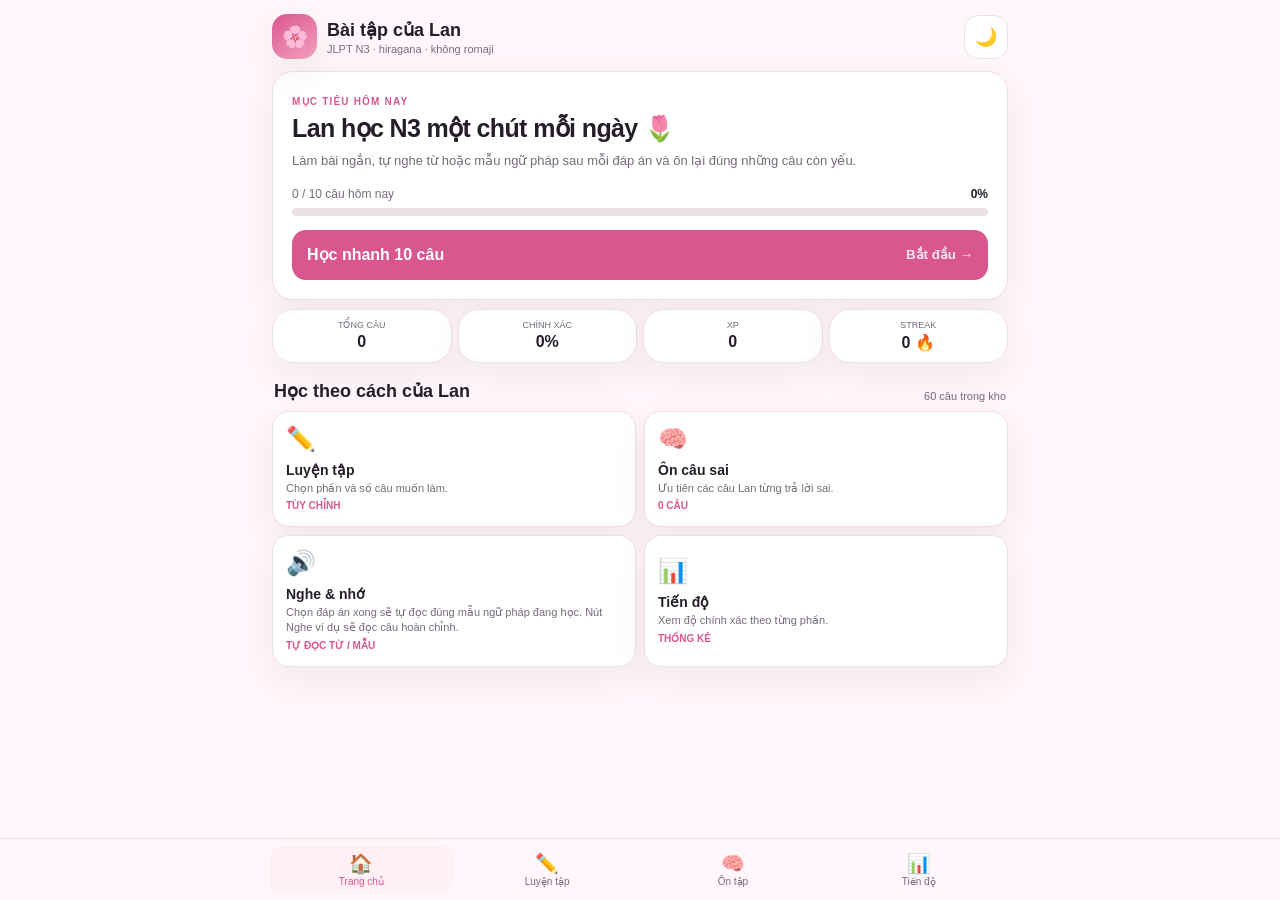
==== commit 834e5b42: "Add files via upload" ====
--- a/index.html
+++ b/index.html
@@ -1,4 +1,5 @@
 <!doctype html>
+<!-- Bài tập của Lan · grammar-speech-fix v5 -->
 <!-- Bài tập của Lan · grammar-speech-fix v4 -->
 <html lang="vi">
 <head>
@@ -66,7 +67,7 @@
     <div class="modegrid">
       <button class="mode" data-go="practice"><span class="ico">✏️</span><b>Luyện tập</b><small>Chọn phần và số câu muốn làm.</small><span class="meta">TÙY CHỈNH</span></button>
       <button class="mode" id="wrongMode"><span class="ico">🧠</span><b>Ôn câu sai</b><small>Ưu tiên các câu Lan từng trả lời sai.</small><span class="meta" id="wrongMeta">0 CÂU</span></button>
-      <button class="mode" id="listenMode"><span class="ico">🔊</span><b>Nghe & nhớ</b><small>Chọn đáp án xong sẽ tự đọc từ hoặc mẫu ngữ pháp đang học. Có thể bấm nghe câu ví dụ khi cần.</small><span class="meta">TỰ ĐỌC TỪ / MẪU</span></button>
+      <button class="mode" id="listenMode"><span class="ico">🔊</span><b>Nghe & nhớ</b><small>Chọn đáp án xong sẽ tự đọc đúng mẫu ngữ pháp đang học. Nút Nghe ví dụ sẽ đọc câu hoàn chỉnh.</small><span class="meta">TỰ ĐỌC TỪ / MẪU</span></button>
       <button class="mode" data-go="progress"><span class="ico">📊</span><b>Tiến độ</b><small>Xem độ chính xác theo từng phần.</small><span class="meta">THỐNG KÊ</span></button>
     </div>
   </main>
@@ -274,20 +275,44 @@
   const parts=String(text||'').match(/[一-龯々〆ヵヶぁ-ゖァ-ヺー]+/g);
   return parts?parts.join(''):'';
 }
+function grammarLearningPattern(q){
+  // Lấy mẫu ngữ pháp chuẩn từ đầu phần giải thích:
+  // "～しかない = ..." -> "しかない"
+  // "～わけではない = ..." -> "わけではない"
+  // "～ことにする = ..." -> "ことにする"
+  const lines=String(q.e||'').split(/\n+/).map(x=>x.trim()).filter(Boolean);
+  const ruleLine=lines.find(line=>JP_RE.test(line)&&!/^→/.test(line));
+  if(ruleLine){
+    const head=ruleLine.split(/[=＝:：]/)[0];
+    const pattern=japaneseExpression(head);
+    if(pattern)return pattern;
+  }
+  const correct=Array.isArray(q.a)?q.a[q.c]:'';
+  return japaneseExpression(correct);
+}
 function learningJapaneseTarget(q){
   const type=String(q.t||'');
-  // Với câu Ngữ pháp dạng: 彼はゲーム（ ）しています。
-  // phần cần học là đáp án đúng (ví dụ ばかり), không phải "彼はゲーム".
   if(type.includes('Ngữ pháp')){
-    const correct=Array.isArray(q.a)?q.a[q.c]:'';
-    const grammar=japaneseExpression(correct);
+    const grammar=grammarLearningPattern(q);
     if(grammar)return grammar;
   }
   return targetJapaneseWord(q);
 }
 function exampleJapanese(q){
+  const type=String(q.t||'');
+  // Với Ngữ pháp, điền đáp án đúng vào chỗ trống để nút "Nghe ví dụ"
+  // đọc câu hoàn chỉnh thay vì đọc dòng giải thích ngữ pháp.
+  if(type.includes('Ngữ pháp')){
+    const correct=Array.isArray(q.a)?String(q.a[q.c]||''):'';
+    if(correct){
+      const source=String(q.q||'');
+      const filled=source
+        .replace(/（\s*）/,correct)
+        .replace(/\(\s*\)/,correct);
+      if(filled!==source&&JP_RE.test(filled))return filled;
+    }
+  }
   const lines=String(q.e||'').split(/\n+/).map(x=>x.trim()).filter(Boolean);
-  // Ưu tiên dòng ví dụ tiếng Nhật đầu tiên; bỏ dòng dịch tiếng Việt bắt đầu bằng mũi tên.
   return lines.find(line=>JP_RE.test(line)&&!/^→/.test(line))||'';
 }
 function canSpeakText(text){return 'speechSynthesis'in window&&!!text&&JP_RE.test(text)}
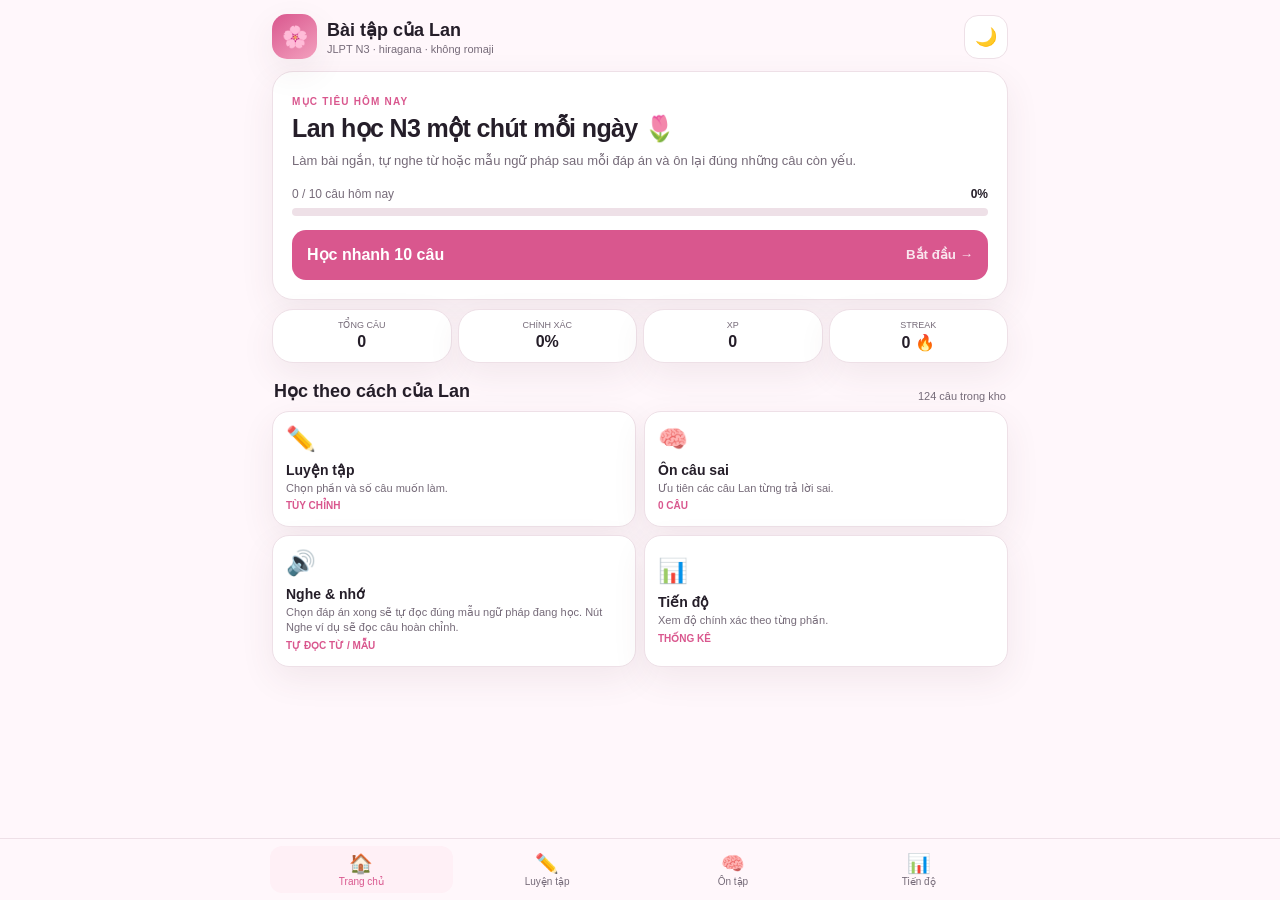
==== commit cc0e7464: "Add files via upload" ====
--- a/index.html
+++ b/index.html
@@ -1,5 +1,5 @@
 <!doctype html>
-<!-- Bài tập của Lan · grammar-speech-fix v5 -->
+<!-- Bài tập của Lan · expanded-vocab v6 -->
 <!-- Bài tập của Lan · grammar-speech-fix v4 -->
 <html lang="vi">
 <head>
@@ -162,7 +162,8 @@
 const shuffle=a=>{a=[...a];for(let i=a.length-1;i>0;i--){const j=Math.floor(Math.random()*(i+1));[a[i],a[j]]=[a[j],a[i]]}return a};
 const escapeHtml=s=>String(s??'').replace(/[&<>'"]/g,c=>({'&':'&amp;','<':'&lt;','>':'&gt;',"'":'&#39;','"':'&quot;'}[c]));
 
-let BANK=(window.N3_QUESTION_BANK||[]).map((q,i)=>({...q,id:q.id||('q'+String(i+1).padStart(3,'0'))}));
+const EXTRA_VOCAB=[{"t":"Từ vựng","q":"「受け取る」 có nghĩa là gì?","r":"うけとる","a":["Nhận / nhận lấy","Cho mượn","Đánh mất","Trả lại"],"c":0,"e":"荷物を受け取りました。\nにもつを うけとりました。\n→ Tôi đã nhận bưu kiện."},{"t":"Từ vựng","q":"「預ける」 có nghĩa là gì?","r":"あずける","a":["Mang theo","Gửi / để nhờ giữ","Vứt bỏ","Mua"],"c":1,"e":"駅のロッカーに荷物を預けました。\nえきの ろっかーに にもつを あずけました。\n→ Tôi đã gửi hành lý trong tủ khóa ở ga."},{"t":"Từ vựng","q":"「任せる」 có nghĩa là gì?","r":"まかせる","a":["Từ chối","Giấu đi","Giao phó / để cho ai làm","Mượn"],"c":2,"e":"この仕事は田中さんに任せます。\nこの しごとは たなかさんに まかせます。\n→ Tôi giao công việc này cho anh Tanaka."},{"t":"Từ vựng","q":"「誘う」 có nghĩa là gì?","r":"さそう","a":["Cảnh báo","Trả lời","Chia tay","Rủ / mời"],"c":3,"e":"友達を映画に誘いました。\nともだちを えいがに さそいました。\n→ Tôi đã rủ bạn đi xem phim."},{"t":"Từ vựng","q":"「気づく」 có nghĩa là gì?","r":"きづく","a":["Nhận ra / để ý thấy","Quên hẳn","Đồng ý","Chuẩn bị"],"c":0,"e":"駅に着いて、財布がないことに気づきました。\nえきに ついて、さいふが ないことに きづきました。\n→ Đến ga tôi mới nhận ra là không có ví."},{"t":"Từ vựng","q":"「遅れる」 có nghĩa là gì?","r":"おくれる","a":["Đến sớm","Trễ / chậm","Dừng hẳn","Đổi hướng"],"c":1,"e":"電車が十分遅れています。\nでんしゃが じゅっぷん おくれています。\n→ Tàu đang trễ 10 phút."},{"t":"Từ vựng","q":"「訪ねる」 có nghĩa là gì?","r":"たずねる","a":["Đợi","Tiễn","Đến thăm","Gọi điện"],"c":2,"e":"京都にいる友達を訪ねました。\nきょうとに いる ともだちを たずねました。\n→ Tôi đã đến thăm người bạn ở Kyoto."},{"t":"Từ vựng","q":"「迎える」 có nghĩa là gì?","r":"むかえる","a":["Đuổi đi","Gửi đi","Rời khỏi","Đón"],"c":3,"e":"駅まで妹を迎えに行きます。\nえきまで いもうとを むかえに いきます。\n→ Tôi sẽ ra ga đón em gái."},{"t":"Từ vựng","q":"「送る」 có nghĩa là gì?","r":"おくる","a":["Gửi / tiễn","Nhận","Mượn","Sửa"],"c":0,"e":"母に写真を送りました。\nははに しゃしんを おくりました。\n→ Tôi đã gửi ảnh cho mẹ."},{"t":"Từ vựng","q":"「戻る」 có nghĩa là gì?","r":"もどる","a":["Tiến lên","Quay lại / trở về","Chuyển nhà","Ở lại"],"c":1,"e":"忘れ物を取りに家へ戻りました。\nわすれものを とりに いえへ もどりました。\n→ Tôi quay về nhà lấy đồ bỏ quên."},{"t":"Từ vựng","q":"「決まる」 có nghĩa là gì?","r":"きまる","a":["Bị hủy","Bị quên","Được quyết định","Bị thay thế"],"c":2,"e":"旅行の日が決まりました。\nりょこうの ひが きまりました。\n→ Ngày đi du lịch đã được quyết định."},{"t":"Từ vựng","q":"「決める」 có nghĩa là gì?","r":"きめる","a":["So sánh","Tra cứu","Thu thập","Quyết định"],"c":3,"e":"今日中に答えを決めます。\nきょうじゅうに こたえを きめます。\n→ Tôi sẽ quyết định câu trả lời trong hôm nay."},{"t":"Từ vựng","q":"「見つかる」 có nghĩa là gì?","r":"みつかる","a":["Được tìm thấy","Bị mất","Bị hỏng","Bị bán"],"c":0,"e":"なくした鍵が見つかりました。\nなくした かぎが みつかりました。\n→ Chìa khóa bị mất đã được tìm thấy."},{"t":"Từ vựng","q":"「見つける」 có nghĩa là gì?","r":"みつける","a":["Đánh mất","Tìm thấy","Đóng cửa","Trả lại"],"c":1,"e":"駅の近くで安い店を見つけました。\nえきの ちかくで やすい みせを みつけました。\n→ Tôi đã tìm thấy một cửa hàng rẻ gần ga."},{"t":"Từ vựng","q":"「片付ける」 có nghĩa là gì?","r":"かたづける","a":["Làm bẩn","Mở rộng","Dọn dẹp / sắp xếp","Trang trí"],"c":2,"e":"部屋を片付けてから出かけます。\nへやを かたづけてから でかけます。\n→ Tôi dọn phòng rồi mới ra ngoài."},{"t":"Từ vựng","q":"「集める」 có nghĩa là gì?","r":"あつめる","a":["Phân phát","Vứt bỏ","Sửa chữa","Thu thập / sưu tầm"],"c":3,"e":"私は古い切手を集めています。\nわたしは ふるい きってを あつめています。\n→ Tôi đang sưu tầm tem cũ."},{"t":"Từ vựng","q":"「集まる」 có nghĩa là gì?","r":"あつまる","a":["Tập trung / tụ tập","Tản ra","Ngủ","Biến mất"],"c":0,"e":"駅前にたくさんの人が集まっています。\nえきまえに たくさんの ひとが あつまっています。\n→ Nhiều người đang tụ tập trước ga."},{"t":"Từ vựng","q":"「続く」 có nghĩa là gì?","r":"つづく","a":["Kết thúc ngay","Tiếp tục / kéo dài","Bắt đầu lại","Thay đổi"],"c":1,"e":"雨は明日まで続くそうです。\nあめは あしたまで つづくそうです。\n→ Nghe nói mưa sẽ kéo dài đến ngày mai."},{"t":"Từ vựng","q":"「始まる」 có nghĩa là gì?","r":"はじまる","a":["Kết thúc","Tạm dừng","Bắt đầu","Đến muộn"],"c":2,"e":"会議は九時に始まります。\nかいぎは くじに はじまります。\n→ Cuộc họp bắt đầu lúc 9 giờ."},{"t":"Từ vựng","q":"「終わる」 có nghĩa là gì?","r":"おわる","a":["Bắt đầu","Tiếp tục","Chuẩn bị","Kết thúc"],"c":3,"e":"仕事は六時に終わります。\nしごとは ろくじに おわります。\n→ Công việc kết thúc lúc 6 giờ."},{"t":"Từ vựng","q":"「増やす」 có nghĩa là gì?","r":"ふやす","a":["Làm tăng / tăng thêm","Giảm xuống","Chia đôi","Đổi chỗ"],"c":0,"e":"毎月貯金を少しずつ増やしています。\nまいつき ちょきんを すこしずつ ふやしています。\n→ Mỗi tháng tôi tăng tiền tiết kiệm lên một chút."},{"t":"Từ vựng","q":"「減らす」 có nghĩa là gì?","r":"へらす","a":["Tăng lên","Làm giảm / giảm bớt","Giữ nguyên","Đo lường"],"c":1,"e":"甘い物を食べる量を減らします。\nあまいものを たべる りょうを へらします。\n→ Tôi sẽ giảm lượng đồ ngọt ăn vào."},{"t":"Từ vựng","q":"「残る」 có nghĩa là gì?","r":"のこる","a":["Biến mất","Bị bán hết","Còn lại","Được thêm vào"],"c":2,"e":"冷蔵庫にケーキが一つ残っています。\nれいぞうこに けーきが ひとつ のこっています。\n→ Trong tủ lạnh còn lại một cái bánh."},{"t":"Từ vựng","q":"「残す」 có nghĩa là gì?","r":"のこす","a":["Xóa đi","Mượn","Đổi","Để lại / chừa lại"],"c":3,"e":"大事な写真を記念に残します。\nだいじな しゃしんを きねんに のこします。\n→ Tôi giữ lại bức ảnh quan trọng làm kỷ niệm."},{"t":"Từ vựng","q":"「変える」 có nghĩa là gì?","r":"かえる","a":["Thay đổi / đổi","Giữ nguyên","Kết thúc","Quay lại"],"c":0,"e":"予定を来週に変えました。\nよていを らいしゅうに かえました。\n→ Tôi đã đổi kế hoạch sang tuần sau."},{"t":"Từ vựng","q":"「確かめる」 có nghĩa là gì?","r":"たしかめる","a":["Đoán","Kiểm tra / xác nhận","Quên","Từ chối"],"c":1,"e":"住所をもう一度確かめてください。\nじゅうしょを もういちど たしかめてください。\n→ Hãy kiểm tra lại địa chỉ một lần nữa."},{"t":"Từ vựng","q":"「伝える」 có nghĩa là gì?","r":"つたえる","a":["Che giấu","Thu thập","Truyền đạt / báo cho","Lựa chọn"],"c":2,"e":"先生に欠席すると伝えました。\nせんせいに けっせきすると つたえました。\n→ Tôi đã báo với giáo viên rằng mình sẽ nghỉ."},{"t":"Từ vựng","q":"「連れる」 có nghĩa là gì?","r":"つれる","a":["Bỏ lại","Gọi điện","Đón nhận","Dẫn / đưa ai đi cùng"],"c":3,"e":"子どもを病院へ連れて行きました。\nこどもを びょういんへ つれていきました。\n→ Tôi đã đưa con đến bệnh viện."},{"t":"Từ vựng","q":"「相談する」 có nghĩa là gì?","r":"そうだんする","a":["Trao đổi / tham khảo ý kiến","Ra lệnh","Từ chối","Xin lỗi"],"c":0,"e":"進路について先生に相談しました。\nしんろについて せんせいに そうだんしました。\n→ Tôi đã trao đổi với giáo viên về hướng đi tương lai."},{"t":"Từ vựng","q":"「参加する」 có nghĩa là gì?","r":"さんかする","a":["Vắng mặt","Tham gia","Hủy bỏ","Quan sát"],"c":1,"e":"来週のイベントに参加します。\nらいしゅうの いべんとに さんかします。\n→ Tôi sẽ tham gia sự kiện tuần sau."},{"t":"Từ vựng","q":"「出席する」 có nghĩa là gì?","r":"しゅっせきする","a":["Nghỉ vắng","Về sớm","Tham dự / có mặt","Đăng ký"],"c":2,"e":"明日の会議に出席します。\nあしたの かいぎに しゅっせきします。\n→ Tôi sẽ tham dự cuộc họp ngày mai."},{"t":"Từ vựng","q":"「欠席する」 có nghĩa là gì?","r":"けっせきする","a":["Tham dự","Đến sớm","Học thêm","Vắng mặt / nghỉ"],"c":3,"e":"体調が悪くて授業を欠席しました。\nたいちょうが わるくて じゅぎょうを けっせきしました。\n→ Vì không khỏe nên tôi đã nghỉ học."},{"t":"Từ vựng","q":"「変更する」 có nghĩa là gì?","r":"へんこうする","a":["Thay đổi","Xác nhận","Hủy hoàn toàn","Thanh toán"],"c":0,"e":"予約時間を変更したいです。\nよやくじかんを へんこうしたいです。\n→ Tôi muốn thay đổi giờ đặt trước."},{"t":"Từ vựng","q":"「調整する」 có nghĩa là gì?","r":"ちょうせいする","a":["Bỏ qua","Điều chỉnh / sắp xếp","Ghi nhớ","So sánh"],"c":1,"e":"みんなの予定を調整します。\nみんなの よていを ちょうせいします。\n→ Tôi sẽ điều chỉnh lịch của mọi người."},{"t":"Từ vựng","q":"「解決する」 có nghĩa là gì?","r":"かいけつする","a":["Tạo ra","Trì hoãn","Giải quyết","Lặp lại"],"c":2,"e":"この問題を早く解決したいです。\nこの もんだいを はやく かいけつしたいです。\n→ Tôi muốn giải quyết vấn đề này sớm."},{"t":"Từ vựng","q":"「失敗する」 có nghĩa là gì?","r":"しっぱいする","a":["Thành công","Chuẩn bị","Tiếp tục","Thất bại / làm hỏng"],"c":3,"e":"初めての料理は失敗しました。\nはじめての りょうりは しっぱいしました。\n→ Món ăn lần đầu tôi nấu đã thất bại."},{"t":"Từ vựng","q":"「成功する」 có nghĩa là gì?","r":"せいこうする","a":["Thành công","Thất bại","Bị hủy","Bị trễ"],"c":0,"e":"新しい計画が成功しました。\nあたらしい けいかくが せいこうしました。\n→ Kế hoạch mới đã thành công."},{"t":"Từ vựng","q":"「努力する」 có nghĩa là gì?","r":"どりょくする","a":["Từ bỏ","Nỗ lực / cố gắng","Nghỉ ngơi","Phàn nàn"],"c":1,"e":"目標のために毎日努力しています。\nもくひょうの ために まいにち どりょくしています。\n→ Tôi cố gắng mỗi ngày vì mục tiêu."},{"t":"Từ vựng","q":"「安心する」 có nghĩa là gì?","r":"あんしんする","a":["Lo lắng","Tức giận","Yên tâm","Ngạc nhiên"],"c":2,"e":"無事だと聞いて安心しました。\nぶじだと きいて あんしんしました。\n→ Nghe nói bình an nên tôi đã yên tâm."},{"t":"Từ vựng","q":"「心配する」 có nghĩa là gì?","r":"しんぱいする","a":["Yên tâm","Vui mừng","Tin tưởng","Lo lắng"],"c":3,"e":"母は私の体を心配しています。\nははは わたしの からだを しんぱいしています。\n→ Mẹ đang lo cho sức khỏe của tôi."},{"t":"Từ vựng","q":"「驚く」 có nghĩa là gì?","r":"おどろく","a":["Ngạc nhiên","Bình tĩnh","Buồn ngủ","Quên"],"c":0,"e":"ニュースを聞いて驚きました。\nにゅーすを きいて おどろきました。\n→ Tôi đã ngạc nhiên khi nghe tin."},{"t":"Từ vựng","q":"「困る」 có nghĩa là gì?","r":"こまる","a":["Hài lòng","Khó xử / gặp rắc rối","Thành công","Yên tâm"],"c":1,"e":"お金がなくて困っています。\nおかねが なくて こまっています。\n→ Tôi đang khó xử vì không có tiền."},{"t":"Từ vựng","q":"「喜ぶ」 có nghĩa là gì?","r":"よろこぶ","a":["Tức giận","Lo lắng","Vui mừng","Khóc"],"c":2,"e":"プレゼントをもらって妹が喜びました。\nぷれぜんとを もらって いもうとが よろこびました。\n→ Em gái tôi vui mừng khi nhận quà."},{"t":"Từ vựng","q":"「怒る」 có nghĩa là gì?","r":"おこる","a":["Cười","Vui mừng","Yên tâm","Tức giận"],"c":3,"e":"父は約束を破ると怒ります。\nちちは やくそくを やぶると おこります。\n→ Bố sẽ giận nếu phá lời hứa."},{"t":"Từ vựng","q":"「笑う」 có nghĩa là gì?","r":"わらう","a":["Cười","Khóc","Tức giận","Im lặng"],"c":0,"e":"その話を聞いてみんなが笑いました。\nその はなしを きいて みんなが わらいました。\n→ Mọi người đã cười khi nghe câu chuyện đó."},{"t":"Từ vựng","q":"「泣く」 có nghĩa là gì?","r":"なく","a":["Cười","Khóc","Ngủ","Chạy"],"c":1,"e":"子どもが大きな声で泣いています。\nこどもが おおきな こえで ないています。\n→ Đứa trẻ đang khóc to."},{"t":"Từ vựng","q":"「間もなく」 có nghĩa là gì?","r":"まもなく","a":["Rất lâu sau","Hôm qua","Sắp / chẳng bao lâu nữa","Thỉnh thoảng"],"c":2,"e":"電車は間もなく到着します。\nでんしゃは まもなく とうちゃくします。\n→ Tàu sắp đến."},{"t":"Từ vựng","q":"「そろそろ」 có nghĩa là gì?","r":"そろそろ","a":["Ngay lập tức","Không bao giờ","Bất ngờ","Sắp đến lúc / từ từ"],"c":3,"e":"そろそろ帰りましょう。\nそろそろ かえりましょう。\n→ Sắp đến lúc về rồi."},{"t":"Từ vựng","q":"「なるべく」 có nghĩa là gì?","r":"なるべく","a":["Cố gắng hết mức có thể","Hoàn toàn không","Chỉ một lần","Đột nhiên"],"c":0,"e":"なるべく早く来てください。\nなるべく はやく きてください。\n→ Hãy cố gắng đến sớm nhất có thể."},{"t":"Từ vựng","q":"「たいてい」 có nghĩa là gì?","r":"たいてい","a":["Hiếm khi","Thường / thường thì","Không bao giờ","Ngay lập tức"],"c":1,"e":"朝はたいていパンを食べます。\nあさは たいてい ぱんを たべます。\n→ Buổi sáng tôi thường ăn bánh mì."},{"t":"Từ vựng","q":"「かなり」 có nghĩa là gì?","r":"かなり","a":["Một chút","Hoàn toàn không","Khá / tương đối nhiều","Bình thường"],"c":2,"e":"今日はかなり暑いです。\nきょうは かなり あついです。\n→ Hôm nay khá nóng."},{"t":"Từ vựng","q":"「特に」 có nghĩa là gì?","r":"とくに","a":["Ngẫu nhiên","Hiếm khi","Cuối cùng","Đặc biệt là"],"c":3,"e":"私は果物、特にいちごが好きです。\nわたしは くだもの、とくに いちごが すきです。\n→ Tôi thích trái cây, đặc biệt là dâu tây."},{"t":"Từ vựng","q":"「例えば」 có nghĩa là gì?","r":"たとえば","a":["Ví dụ như","Tóm lại","Đột nhiên","Gần đây"],"c":0,"e":"例えば、この方法があります。\nたとえば、この ほうほうが あります。\n→ Ví dụ, có phương pháp này."},{"t":"Từ vựng","q":"「結局」 có nghĩa là gì?","r":"けっきょく","a":["Ban đầu","Rốt cuộc / cuối cùng","Ngay lập tức","Có lẽ"],"c":1,"e":"結局、電車で行くことにしました。\nけっきょく、でんしゃで いくことに しました。\n→ Cuối cùng tôi quyết định đi bằng tàu."},{"t":"Từ vựng","q":"「突然」 có nghĩa là gì?","r":"とつぜん","a":["Dần dần","Thường xuyên","Đột nhiên","Cuối cùng"],"c":2,"e":"突然雨が降り始めました。\nとつぜん あめが ふりはじめました。\n→ Trời đột nhiên bắt đầu mưa."},{"t":"Từ vựng","q":"「以前」 có nghĩa là gì?","r":"いぜん","a":["Sau này","Hiện tại","Ngay lúc này","Trước đây / trước đó"],"c":3,"e":"以前、この近くに住んでいました。\nいぜん、この ちかくに すんでいました。\n→ Trước đây tôi sống gần đây."},{"t":"Từ vựng","q":"「途中」 có nghĩa là gì?","r":"とちゅう","a":["Giữa đường / đang giữa chừng","Điểm bắt đầu","Điểm cuối","Ngày mai"],"c":0,"e":"会社へ行く途中で友達に会いました。\nかいしゃへ いく とちゅうで ともだちに あいました。\n→ Tôi gặp bạn trên đường đi làm."},{"t":"Từ vựng","q":"「場合」 có nghĩa là gì?","r":"ばあい","a":["Nguyên nhân","Trường hợp","Kết quả","Phương pháp"],"c":1,"e":"雨の場合は中止です。\nあめの ばあいは ちゅうしです。\n→ Trong trường hợp mưa thì sẽ hủy."},{"t":"Từ vựng","q":"「理由」 có nghĩa là gì?","r":"りゆう","a":["Kết quả","Kế hoạch","Lý do","Thói quen"],"c":2,"e":"遅れた理由を説明してください。\nおくれた りゆうを せつめいしてください。\n→ Hãy giải thích lý do bạn đến muộn."},{"t":"Từ vựng","q":"「結果」 có nghĩa là gì?","r":"けっか","a":["Nguyên nhân","Lý do","Mục đích","Kết quả"],"c":3,"e":"試験の結果は来週分かります。\nしけんの けっかは らいしゅう わかります。\n→ Kết quả kỳ thi sẽ biết vào tuần sau."},{"t":"Từ vựng","q":"「方法」 có nghĩa là gì?","r":"ほうほう","a":["Phương pháp / cách thức","Kết quả","Trường hợp","Quan hệ"],"c":0,"e":"もっといい方法を考えましょう。\nもっと いい ほうほうを かんがえましょう。\n→ Hãy nghĩ một phương pháp tốt hơn."},{"t":"Từ vựng","q":"「目的」 có nghĩa là gì?","r":"もくてき","a":["Nguyên nhân","Mục đích","Kết quả","Thói quen"],"c":1,"e":"旅行の目的は日本語の勉強です。\nりょこうの もくてきは にほんごの べんきょうです。\n→ Mục đích chuyến đi là học tiếng Nhật."},{"t":"Từ vựng","q":"「都合」 có nghĩa là gì?","r":"つごう","a":["Sở thích","Kinh nghiệm","Sự thuận tiện / tình hình sắp xếp","Kết quả"],"c":2,"e":"明日は都合が悪いです。\nあしたは つごうが わるいです。\n→ Ngày mai tôi không tiện."},{"t":"Từ vựng","q":"「習慣」 có nghĩa là gì?","r":"しゅうかん","a":["Lời hứa","Kế hoạch","Mục đích","Thói quen"],"c":3,"e":"毎朝走るのが私の習慣です。\nまいあさ はしるのが わたしの しゅうかんです。\n→ Chạy mỗi sáng là thói quen của tôi."}];
+let BANK=[...(window.N3_QUESTION_BANK||[]),...EXTRA_VOCAB].map((q,i)=>({...q,id:q.id||('q'+String(i+1).padStart(3,'0'))}));
 let state=load();
 let selectedCategory='Tất cả', selectedLength=10;
 let session=[],pos=0,answered=false,opts=[],score=0,combo=0,maxCombo=0,correct=0,sessionXp=0,wrongNow=[],lastSpokenText='';
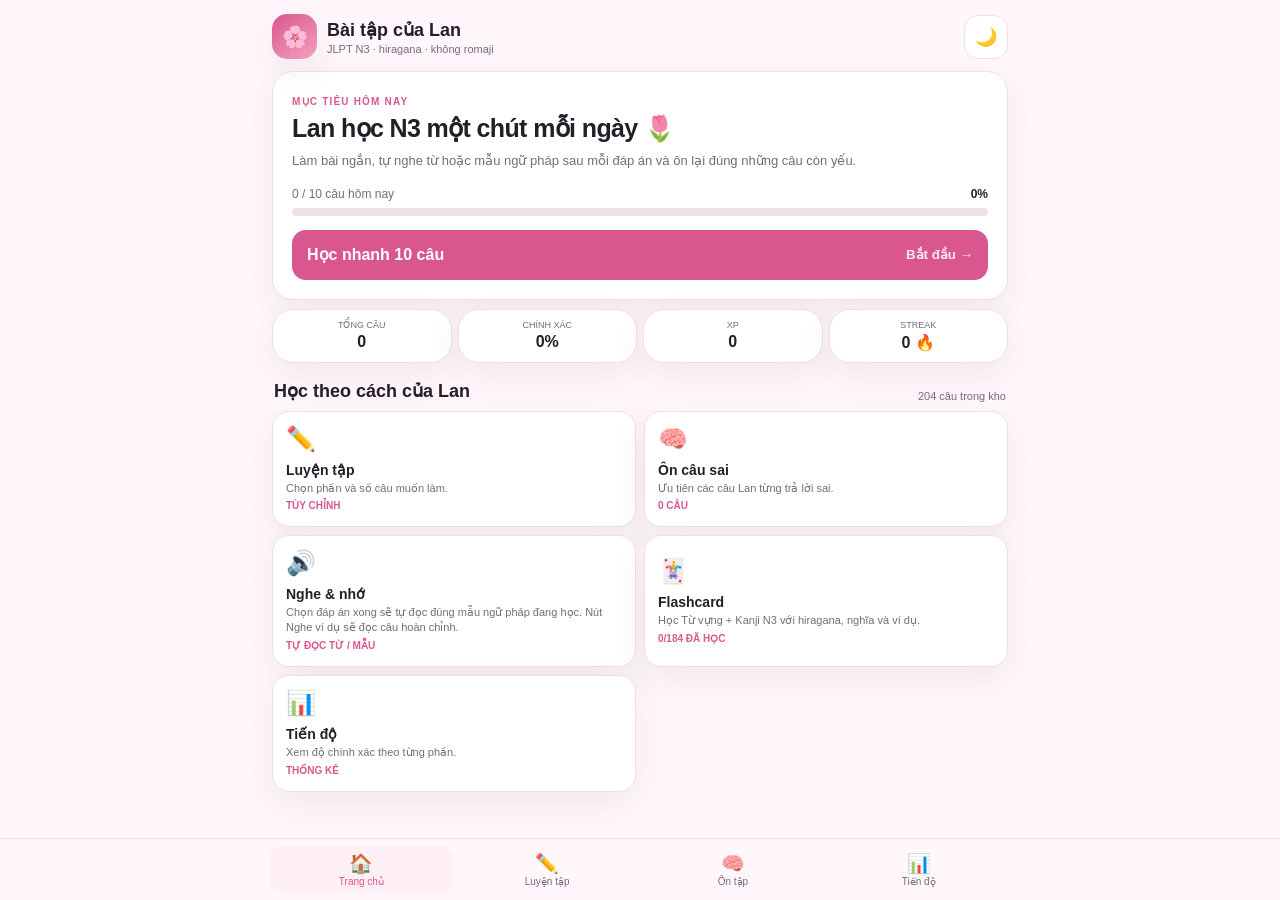
==== commit 52950c05: "Add files via upload" ====
--- a/index.html
+++ b/index.html
@@ -1,5 +1,5 @@
 <!doctype html>
-<!-- Bài tập của Lan · expanded-vocab v6 -->
+<!-- Bài tập của Lan · vocab-kanji-flashcard v9 -->
 <!-- Bài tập của Lan · grammar-speech-fix v4 -->
 <html lang="vi">
 <head>
@@ -29,6 +29,28 @@
 .card{background:var(--card);border:1px solid var(--line);border-radius:21px;box-shadow:var(--shadow)}.hero{padding:19px}.eyebrow{font-size:10px;text-transform:uppercase;letter-spacing:.12em;color:var(--accent);font-weight:900}.hero h1{font-size:25px;line-height:1.14;letter-spacing:-.025em;margin:5px 0 8px}.hero p{font-size:13px;line-height:1.55;color:var(--muted);margin:0}.goal{margin-top:16px}.goalhead{display:flex;justify-content:space-between;gap:10px;font-size:12px;color:var(--muted);margin-bottom:7px}.goalhead strong{color:var(--text)}.progress{height:8px;background:var(--line);border-radius:999px;overflow:hidden}.progress>i,.progress>div{display:block;height:100%;background:var(--accent);border-radius:999px;transition:width .2s}.primary{border:0;background:var(--accent);color:#fff;min-height:50px;border-radius:14px;padding:11px 15px;font-weight:850}.primary:active{background:var(--accent2);transform:translateY(1px)}.primary:disabled{opacity:.45;cursor:default;transform:none}.dailybtn{width:100%;display:flex;align-items:center;justify-content:space-between;margin-top:14px;text-align:left}.dailybtn small{font-weight:650;opacity:.85}.stats{display:grid;grid-template-columns:repeat(4,1fr);gap:6px;margin:9px 0}.stat{padding:10px 4px;text-align:center}.stat span,.stat b{display:block}.stat span{font-size:9px;color:var(--muted)}.stat b{font-size:16px;margin-top:3px}
 .sectionhead{display:flex;align-items:flex-end;justify-content:space-between;gap:12px;margin:17px 2px 9px}.sectionhead h2{font-size:18px;margin:0}.sectionhead span{font-size:11px;color:var(--muted)}.modegrid{display:grid;grid-template-columns:repeat(2,1fr);gap:8px}.mode{border:1px solid var(--line);background:var(--card);border-radius:17px;padding:13px;text-align:left;min-height:104px;box-shadow:var(--shadow)}.mode:active{transform:scale(.988)}.mode .ico{font-size:24px}.mode b,.mode small{display:block}.mode b{font-size:14px;margin-top:9px}.mode small{font-size:11px;color:var(--muted);line-height:1.35;margin-top:3px}.mode .meta{font-size:10px;color:var(--accent);font-weight:800;margin-top:8px}
 .notice{border:1px solid #e4b65d;background:#fff8e7;color:#795400;border-radius:15px;padding:12px 13px;font-size:12px;line-height:1.5;margin-bottom:10px}:root[data-theme="dark"] .notice{background:#332914;border-color:#6f5921;color:#ffe29a}.learncard,.reviewcard,.progresscard{padding:17px}.segmented{display:grid;grid-template-columns:repeat(4,1fr);gap:3px;padding:3px;background:var(--card2);border:1px solid var(--line);border-radius:13px;margin:13px 0}.segmented button{border:0;background:transparent;border-radius:10px;height:38px;font-weight:750;color:var(--muted)}.segmented button.selected{background:var(--card);color:var(--accent);box-shadow:0 2px 8px rgba(0,0,0,.06)}.selectgrid{display:grid;grid-template-columns:repeat(2,1fr);gap:8px}.selectcard{border:1px solid var(--line);background:var(--card2);border-radius:15px;padding:12px;text-align:left}.selectcard.selected{border:2px solid var(--accent);background:var(--soft);padding:11px}.selectcard b,.selectcard small{display:block}.selectcard small{color:var(--muted);font-size:11px;margin-top:4px}.bigbtn{width:100%;font-size:15px;margin-top:13px}.hintline{text-align:center;color:var(--muted);font-size:11px;line-height:1.45;margin:9px 0 0}.secondary,.ghost{border:1px solid var(--line);background:var(--card);border-radius:13px;min-height:46px;padding:10px 12px;font-weight:750}.ghost{background:transparent}.reviewactions{display:grid;grid-template-columns:1fr 1fr;gap:8px}.list{display:grid;gap:8px;margin-top:10px}.reviewitem{border:1px solid var(--line);background:var(--card2);border-radius:14px;padding:12px}.reviewitem b{display:block;line-height:1.4}.reviewitem small{display:block;color:var(--muted);line-height:1.45;margin-top:5px;white-space:pre-line}.reviewitem .bad{color:var(--bad)}.reviewitem .good{color:var(--ok)}.empty{text-align:center;color:var(--muted);padding:22px 10px;font-size:13px}.categoryrow{display:grid;grid-template-columns:80px 1fr 42px;align-items:center;gap:8px;font-size:12px;margin-top:9px}.categorybar{height:8px;background:var(--line);border-radius:999px;overflow:hidden}.categorybar i{display:block;height:100%;background:var(--accent);border-radius:999px}.badges{display:flex;gap:7px;overflow-x:auto;padding:4px 0 2px;scrollbar-width:none}.badges::-webkit-scrollbar{display:none}.badge{white-space:nowrap;border:1px solid var(--line);background:var(--card2);border-radius:999px;padding:7px 9px;font-size:10px}
+
+
+.flashlabel.new{background:var(--soft);color:var(--accent)}
+.flashlabel.review{background:#fff7e8;color:#9a6700}
+.flashlabel.learning{background:var(--okbg);color:var(--ok)}
+:root[data-theme="dark"] .flashlabel.review{background:#332914;color:#ffd978}
+.flashhint strong{color:var(--text)}
+
+.flashwrap{display:grid;gap:10px}
+.flashtop{display:flex;align-items:center;gap:10px;margin-bottom:10px}
+.flashmeta{flex:1}.flashmetahead{display:flex;justify-content:space-between;gap:10px;font-size:12px;color:var(--muted);margin-bottom:6px}.flashmetahead b{color:var(--text)}
+.flashcard{min-height:360px;padding:22px;display:flex;flex-direction:column;align-items:center;justify-content:center;text-align:center;position:relative;overflow:hidden;cursor:pointer;user-select:none;-webkit-user-select:none}
+.flashcard:active{transform:scale(.994)}
+.flashlabel{position:absolute;top:16px;left:16px;border-radius:999px;background:var(--soft);color:var(--accent);padding:6px 10px;font-size:10px;font-weight:850}
+.flashword{font-size:42px;line-height:1.25;font-weight:900;letter-spacing:-.03em;word-break:keep-all}
+.flashhint{margin-top:16px;color:var(--muted);font-size:12px}
+.flashback{width:100%}.flashreading{font-size:23px;font-weight:850;color:var(--accent);margin-bottom:8px}.flashmeaning{font-size:20px;font-weight:850;line-height:1.4}.flashexample{margin-top:20px;padding:14px;border-radius:15px;background:var(--card2);border:1px solid var(--line);text-align:left;line-height:1.55}.flashexample b{display:block;font-size:14px}.flashexample small{display:block;color:var(--muted);margin-top:6px;white-space:pre-line}
+.flashlisten{margin-top:15px;border:1px solid var(--line);background:var(--card);border-radius:12px;min-height:42px;padding:8px 13px;font-weight:750}
+.flashactions{display:grid;grid-template-columns:1fr 1fr;gap:9px}.flashactions button{min-height:54px;border-radius:15px;font-weight:850}.flashno{border:1px solid color-mix(in srgb,var(--bad),transparent 45%);background:var(--badbg);color:var(--bad)}.flashyes{border:1px solid color-mix(in srgb,var(--ok),transparent 45%);background:var(--okbg);color:var(--ok)}.flashactions button:disabled{opacity:.38;cursor:default}
+.flashsummary{display:grid;grid-template-columns:repeat(3,1fr);gap:7px;margin-top:2px}.flashsummary div{border:1px solid var(--line);background:var(--card);border-radius:13px;padding:9px 4px;text-align:center}.flashsummary span,.flashsummary b{display:block}.flashsummary span{font-size:9px;color:var(--muted)}.flashsummary b{font-size:16px;margin-top:3px}
+@media(max-width:540px){.flashcard{min-height:335px;padding:18px}.flashword{font-size:36px}.flashreading{font-size:21px}.flashmeaning{font-size:18px}}
+
 .bottomnav{position:fixed;left:0;right:0;bottom:0;z-index:20;display:grid;grid-template-columns:repeat(4,1fr);gap:3px;padding:7px max(10px,calc((100vw - 760px)/2 + 10px)) calc(7px + env(safe-area-inset-bottom));background:color-mix(in srgb,var(--bg),transparent 3%);backdrop-filter:blur(14px);border-top:1px solid var(--line)}.navbtn{border:0;background:transparent;border-radius:12px;padding:6px 2px;color:var(--muted);font-size:10px}.navbtn span{display:block;font-size:19px;margin-bottom:1px}.navbtn.active{color:var(--accent);background:var(--soft)}
 .quiztop{position:sticky;top:0;z-index:10;display:flex;align-items:center;gap:9px;padding:6px 0 9px;background:color-mix(in srgb,var(--bg),transparent 5%);backdrop-filter:blur(12px)}.quizprog{flex:1}.quizmeta{display:flex;justify-content:space-between;gap:8px;font-size:11px;color:var(--muted);margin-bottom:5px}.quizmeta strong{color:var(--text)}.quizcard{padding:18px;margin-bottom:9px}.tag{display:inline-block;border-radius:999px;background:var(--soft);color:var(--accent);padding:6px 9px;font-size:10px;font-weight:850}.sessionline{display:flex;gap:6px;flex-wrap:wrap;margin-top:10px}.sessionline span{background:var(--card2);border-radius:999px;padding:5px 8px;color:var(--muted);font-size:11px}.sessionline b{color:var(--text)}.question{font-size:21px;line-height:1.55;font-weight:850;letter-spacing:-.01em;margin:18px 0 9px}.reading{background:var(--soft);border-radius:12px;padding:10px 12px;color:var(--muted);line-height:1.5;font-size:13px;margin-bottom:10px}.tools{display:flex;gap:7px;flex-wrap:wrap}.tool{border:1px solid var(--line);background:var(--card);border-radius:11px;min-height:39px;padding:8px 10px;font-size:12px}.tool:disabled{opacity:.4}.answers{display:grid;gap:8px}.answer{width:100%;min-height:58px;border:1px solid var(--line);background:var(--card);border-radius:15px;padding:13px;text-align:left;font-weight:650;line-height:1.42;box-shadow:0 4px 14px rgba(0,0,0,.025)}.answer .letter{display:inline-grid;place-items:center;width:27px;height:27px;border-radius:8px;background:var(--card2);color:var(--muted);margin-right:8px;font-size:11px;font-weight:900}.answer.correct{border:2px solid var(--ok);background:var(--okbg);padding:12px}.answer.wrong{border:2px solid var(--bad);background:var(--badbg);padding:12px}.answer.dim{opacity:.58}.answer:disabled{color:var(--text);cursor:default}.feedback{margin-top:9px;border-radius:15px;padding:13px;border:1px solid var(--line);line-height:1.5;font-size:13px;white-space:pre-line}.feedback.ok{background:var(--okbg);border-color:color-mix(in srgb,var(--ok),transparent 55%)}.feedback.no{background:var(--badbg);border-color:color-mix(in srgb,var(--bad),transparent 55%)}.feedback b{display:block;margin-bottom:4px}.feedback small{color:var(--muted);white-space:pre-line}.bottomactionspace{height:78px}.bottomaction{position:fixed;left:0;right:0;bottom:0;z-index:15;padding:10px max(13px,calc((100vw - 760px)/2 + 13px)) calc(10px + env(safe-area-inset-bottom));background:color-mix(in srgb,var(--bg),transparent 3%);backdrop-filter:blur(14px);border-top:1px solid var(--line)}.bottomaction button{width:100%}.resultcard{padding:22px;text-align:center}.resulticon{font-size:42px}.resultcard h2{font-size:24px;margin:5px 0 7px}.resultcard>p{color:var(--muted);font-size:13px;line-height:1.5;margin:0 auto 15px;max-width:540px}.resultgrid{display:grid;grid-template-columns:repeat(4,1fr);gap:6px}.resultgrid div{background:var(--card2);border-radius:12px;padding:9px 4px}.resultgrid span,.resultgrid b{display:block}.resultgrid span{font-size:9px;color:var(--muted)}.resultgrid b{font-size:17px;margin-top:3px}.resultactions{display:grid;gap:8px;margin-top:10px}.toast{position:fixed;left:50%;bottom:calc(88px + env(safe-area-inset-bottom));transform:translateX(-50%);z-index:40;background:var(--text);color:var(--bg);border-radius:999px;padding:9px 13px;font-size:11px;font-weight:750;white-space:nowrap;box-shadow:var(--shadow)}
 @media(max-width:540px){.app{padding-left:10px;padding-right:10px}.hero h1{font-size:22px}.stats{gap:4px}.stat b{font-size:14px}.modegrid{gap:7px}.mode{padding:11px;min-height:98px}.question{font-size:19px}.resultgrid{grid-template-columns:repeat(2,1fr)}.reviewactions{grid-template-columns:1fr}.categoryrow{grid-template-columns:72px 1fr 38px}}
@@ -68,6 +90,7 @@
       <button class="mode" data-go="practice"><span class="ico">✏️</span><b>Luyện tập</b><small>Chọn phần và số câu muốn làm.</small><span class="meta">TÙY CHỈNH</span></button>
       <button class="mode" id="wrongMode"><span class="ico">🧠</span><b>Ôn câu sai</b><small>Ưu tiên các câu Lan từng trả lời sai.</small><span class="meta" id="wrongMeta">0 CÂU</span></button>
       <button class="mode" id="listenMode"><span class="ico">🔊</span><b>Nghe & nhớ</b><small>Chọn đáp án xong sẽ tự đọc đúng mẫu ngữ pháp đang học. Nút Nghe ví dụ sẽ đọc câu hoàn chỉnh.</small><span class="meta">TỰ ĐỌC TỪ / MẪU</span></button>
+      <button class="mode" id="flashMode"><span class="ico">🃏</span><b>Flashcard</b><small>Học Từ vựng + Kanji N3 với hiragana, nghĩa và ví dụ.</small><span class="meta" id="flashMeta">0 ĐÃ HỌC</span></button>
       <button class="mode" data-go="progress"><span class="ico">📊</span><b>Tiến độ</b><small>Xem độ chính xác theo từng phần.</small><span class="meta">THỐNG KÊ</span></button>
     </div>
   </main>
@@ -102,6 +125,52 @@
       <div class="sectionhead"><h2>Thành tích</h2><span>lưu trên máy này</span></div>
       <div id="badges" class="badges"></div>
     </section>
+  </main>
+
+
+  <main id="flashcardScreen" class="hide">
+    <div class="flashtop">
+      <button id="flashQuitBtn" class="iconbtn" aria-label="Thoát Flashcard">✕</button>
+      <div class="flashmeta">
+        <div class="flashmetahead"><b id="flashCounter">1/20</b><span id="flashKnownText">Đã nhớ 0</span></div>
+        <div class="progress"><div id="flashBar" style="width:0%"></div></div>
+      </div>
+    </div>
+
+    <div class="flashwrap">
+      <div class="segmented" id="flashFilters">
+        <button type="button" data-flash-filter="all" class="selected">Tất cả</button>
+        <button type="button" data-flash-filter="vocab">Từ vựng</button>
+        <button type="button" data-flash-filter="kanji">Kanji</button>
+      </div>
+      <section id="flashCard" class="card flashcard" role="button" tabindex="0" aria-label="Chạm để lật flashcard">
+        <span id="flashStatus" class="flashlabel">TỪ VỰNG N3</span>
+        <div id="flashFront">
+          <div id="flashWord" class="flashword">慣れる</div>
+          <div class="flashhint">Chạm để xem hiragana · nghĩa · ví dụ</div>
+        </div>
+        <div id="flashBack" class="flashback hide">
+          <div id="flashReading" class="flashreading">なれる</div>
+          <div id="flashMeaning" class="flashmeaning">Quen / trở nên quen</div>
+          <div class="flashexample">
+            <b id="flashExampleJp"></b>
+            <small id="flashExampleVi"></small>
+          </div>
+          <button id="flashSpeakBtn" class="flashlisten" type="button">🔊 Nghe từ</button>
+        </div>
+      </section>
+
+      <div class="flashactions">
+        <button id="flashNoBtn" class="flashno" disabled>↻ Chưa nhớ</button>
+        <button id="flashYesBtn" class="flashyes" disabled>✓ Đã nhớ</button>
+      </div>
+
+      <div class="flashsummary">
+        <div><span>ĐÃ XEM</span><b id="flashSeen">0</b></div>
+        <div><span>ĐÃ NHỚ</span><b id="flashRemembered">0</b></div>
+        <div><span>CÒN LẠI</span><b id="flashRemaining">0</b></div>
+      </div>
+    </div>
   </main>
 
   <main id="quizScreen" class="hide">
@@ -163,17 +232,19 @@
 const escapeHtml=s=>String(s??'').replace(/[&<>'"]/g,c=>({'&':'&amp;','<':'&lt;','>':'&gt;',"'":'&#39;','"':'&quot;'}[c]));
 
 const EXTRA_VOCAB=[{"t":"Từ vựng","q":"「受け取る」 có nghĩa là gì?","r":"うけとる","a":["Nhận / nhận lấy","Cho mượn","Đánh mất","Trả lại"],"c":0,"e":"荷物を受け取りました。\nにもつを うけとりました。\n→ Tôi đã nhận bưu kiện."},{"t":"Từ vựng","q":"「預ける」 có nghĩa là gì?","r":"あずける","a":["Mang theo","Gửi / để nhờ giữ","Vứt bỏ","Mua"],"c":1,"e":"駅のロッカーに荷物を預けました。\nえきの ろっかーに にもつを あずけました。\n→ Tôi đã gửi hành lý trong tủ khóa ở ga."},{"t":"Từ vựng","q":"「任せる」 có nghĩa là gì?","r":"まかせる","a":["Từ chối","Giấu đi","Giao phó / để cho ai làm","Mượn"],"c":2,"e":"この仕事は田中さんに任せます。\nこの しごとは たなかさんに まかせます。\n→ Tôi giao công việc này cho anh Tanaka."},{"t":"Từ vựng","q":"「誘う」 có nghĩa là gì?","r":"さそう","a":["Cảnh báo","Trả lời","Chia tay","Rủ / mời"],"c":3,"e":"友達を映画に誘いました。\nともだちを えいがに さそいました。\n→ Tôi đã rủ bạn đi xem phim."},{"t":"Từ vựng","q":"「気づく」 có nghĩa là gì?","r":"きづく","a":["Nhận ra / để ý thấy","Quên hẳn","Đồng ý","Chuẩn bị"],"c":0,"e":"駅に着いて、財布がないことに気づきました。\nえきに ついて、さいふが ないことに きづきました。\n→ Đến ga tôi mới nhận ra là không có ví."},{"t":"Từ vựng","q":"「遅れる」 có nghĩa là gì?","r":"おくれる","a":["Đến sớm","Trễ / chậm","Dừng hẳn","Đổi hướng"],"c":1,"e":"電車が十分遅れています。\nでんしゃが じゅっぷん おくれています。\n→ Tàu đang trễ 10 phút."},{"t":"Từ vựng","q":"「訪ねる」 có nghĩa là gì?","r":"たずねる","a":["Đợi","Tiễn","Đến thăm","Gọi điện"],"c":2,"e":"京都にいる友達を訪ねました。\nきょうとに いる ともだちを たずねました。\n→ Tôi đã đến thăm người bạn ở Kyoto."},{"t":"Từ vựng","q":"「迎える」 có nghĩa là gì?","r":"むかえる","a":["Đuổi đi","Gửi đi","Rời khỏi","Đón"],"c":3,"e":"駅まで妹を迎えに行きます。\nえきまで いもうとを むかえに いきます。\n→ Tôi sẽ ra ga đón em gái."},{"t":"Từ vựng","q":"「送る」 có nghĩa là gì?","r":"おくる","a":["Gửi / tiễn","Nhận","Mượn","Sửa"],"c":0,"e":"母に写真を送りました。\nははに しゃしんを おくりました。\n→ Tôi đã gửi ảnh cho mẹ."},{"t":"Từ vựng","q":"「戻る」 có nghĩa là gì?","r":"もどる","a":["Tiến lên","Quay lại / trở về","Chuyển nhà","Ở lại"],"c":1,"e":"忘れ物を取りに家へ戻りました。\nわすれものを とりに いえへ もどりました。\n→ Tôi quay về nhà lấy đồ bỏ quên."},{"t":"Từ vựng","q":"「決まる」 có nghĩa là gì?","r":"きまる","a":["Bị hủy","Bị quên","Được quyết định","Bị thay thế"],"c":2,"e":"旅行の日が決まりました。\nりょこうの ひが きまりました。\n→ Ngày đi du lịch đã được quyết định."},{"t":"Từ vựng","q":"「決める」 có nghĩa là gì?","r":"きめる","a":["So sánh","Tra cứu","Thu thập","Quyết định"],"c":3,"e":"今日中に答えを決めます。\nきょうじゅうに こたえを きめます。\n→ Tôi sẽ quyết định câu trả lời trong hôm nay."},{"t":"Từ vựng","q":"「見つかる」 có nghĩa là gì?","r":"みつかる","a":["Được tìm thấy","Bị mất","Bị hỏng","Bị bán"],"c":0,"e":"なくした鍵が見つかりました。\nなくした かぎが みつかりました。\n→ Chìa khóa bị mất đã được tìm thấy."},{"t":"Từ vựng","q":"「見つける」 có nghĩa là gì?","r":"みつける","a":["Đánh mất","Tìm thấy","Đóng cửa","Trả lại"],"c":1,"e":"駅の近くで安い店を見つけました。\nえきの ちかくで やすい みせを みつけました。\n→ Tôi đã tìm thấy một cửa hàng rẻ gần ga."},{"t":"Từ vựng","q":"「片付ける」 có nghĩa là gì?","r":"かたづける","a":["Làm bẩn","Mở rộng","Dọn dẹp / sắp xếp","Trang trí"],"c":2,"e":"部屋を片付けてから出かけます。\nへやを かたづけてから でかけます。\n→ Tôi dọn phòng rồi mới ra ngoài."},{"t":"Từ vựng","q":"「集める」 có nghĩa là gì?","r":"あつめる","a":["Phân phát","Vứt bỏ","Sửa chữa","Thu thập / sưu tầm"],"c":3,"e":"私は古い切手を集めています。\nわたしは ふるい きってを あつめています。\n→ Tôi đang sưu tầm tem cũ."},{"t":"Từ vựng","q":"「集まる」 có nghĩa là gì?","r":"あつまる","a":["Tập trung / tụ tập","Tản ra","Ngủ","Biến mất"],"c":0,"e":"駅前にたくさんの人が集まっています。\nえきまえに たくさんの ひとが あつまっています。\n→ Nhiều người đang tụ tập trước ga."},{"t":"Từ vựng","q":"「続く」 có nghĩa là gì?","r":"つづく","a":["Kết thúc ngay","Tiếp tục / kéo dài","Bắt đầu lại","Thay đổi"],"c":1,"e":"雨は明日まで続くそうです。\nあめは あしたまで つづくそうです。\n→ Nghe nói mưa sẽ kéo dài đến ngày mai."},{"t":"Từ vựng","q":"「始まる」 có nghĩa là gì?","r":"はじまる","a":["Kết thúc","Tạm dừng","Bắt đầu","Đến muộn"],"c":2,"e":"会議は九時に始まります。\nかいぎは くじに はじまります。\n→ Cuộc họp bắt đầu lúc 9 giờ."},{"t":"Từ vựng","q":"「終わる」 có nghĩa là gì?","r":"おわる","a":["Bắt đầu","Tiếp tục","Chuẩn bị","Kết thúc"],"c":3,"e":"仕事は六時に終わります。\nしごとは ろくじに おわります。\n→ Công việc kết thúc lúc 6 giờ."},{"t":"Từ vựng","q":"「増やす」 có nghĩa là gì?","r":"ふやす","a":["Làm tăng / tăng thêm","Giảm xuống","Chia đôi","Đổi chỗ"],"c":0,"e":"毎月貯金を少しずつ増やしています。\nまいつき ちょきんを すこしずつ ふやしています。\n→ Mỗi tháng tôi tăng tiền tiết kiệm lên một chút."},{"t":"Từ vựng","q":"「減らす」 có nghĩa là gì?","r":"へらす","a":["Tăng lên","Làm giảm / giảm bớt","Giữ nguyên","Đo lường"],"c":1,"e":"甘い物を食べる量を減らします。\nあまいものを たべる りょうを へらします。\n→ Tôi sẽ giảm lượng đồ ngọt ăn vào."},{"t":"Từ vựng","q":"「残る」 có nghĩa là gì?","r":"のこる","a":["Biến mất","Bị bán hết","Còn lại","Được thêm vào"],"c":2,"e":"冷蔵庫にケーキが一つ残っています。\nれいぞうこに けーきが ひとつ のこっています。\n→ Trong tủ lạnh còn lại một cái bánh."},{"t":"Từ vựng","q":"「残す」 có nghĩa là gì?","r":"のこす","a":["Xóa đi","Mượn","Đổi","Để lại / chừa lại"],"c":3,"e":"大事な写真を記念に残します。\nだいじな しゃしんを きねんに のこします。\n→ Tôi giữ lại bức ảnh quan trọng làm kỷ niệm."},{"t":"Từ vựng","q":"「変える」 có nghĩa là gì?","r":"かえる","a":["Thay đổi / đổi","Giữ nguyên","Kết thúc","Quay lại"],"c":0,"e":"予定を来週に変えました。\nよていを らいしゅうに かえました。\n→ Tôi đã đổi kế hoạch sang tuần sau."},{"t":"Từ vựng","q":"「確かめる」 có nghĩa là gì?","r":"たしかめる","a":["Đoán","Kiểm tra / xác nhận","Quên","Từ chối"],"c":1,"e":"住所をもう一度確かめてください。\nじゅうしょを もういちど たしかめてください。\n→ Hãy kiểm tra lại địa chỉ một lần nữa."},{"t":"Từ vựng","q":"「伝える」 có nghĩa là gì?","r":"つたえる","a":["Che giấu","Thu thập","Truyền đạt / báo cho","Lựa chọn"],"c":2,"e":"先生に欠席すると伝えました。\nせんせいに けっせきすると つたえました。\n→ Tôi đã báo với giáo viên rằng mình sẽ nghỉ."},{"t":"Từ vựng","q":"「連れる」 có nghĩa là gì?","r":"つれる","a":["Bỏ lại","Gọi điện","Đón nhận","Dẫn / đưa ai đi cùng"],"c":3,"e":"子どもを病院へ連れて行きました。\nこどもを びょういんへ つれていきました。\n→ Tôi đã đưa con đến bệnh viện."},{"t":"Từ vựng","q":"「相談する」 có nghĩa là gì?","r":"そうだんする","a":["Trao đổi / tham khảo ý kiến","Ra lệnh","Từ chối","Xin lỗi"],"c":0,"e":"進路について先生に相談しました。\nしんろについて せんせいに そうだんしました。\n→ Tôi đã trao đổi với giáo viên về hướng đi tương lai."},{"t":"Từ vựng","q":"「参加する」 có nghĩa là gì?","r":"さんかする","a":["Vắng mặt","Tham gia","Hủy bỏ","Quan sát"],"c":1,"e":"来週のイベントに参加します。\nらいしゅうの いべんとに さんかします。\n→ Tôi sẽ tham gia sự kiện tuần sau."},{"t":"Từ vựng","q":"「出席する」 có nghĩa là gì?","r":"しゅっせきする","a":["Nghỉ vắng","Về sớm","Tham dự / có mặt","Đăng ký"],"c":2,"e":"明日の会議に出席します。\nあしたの かいぎに しゅっせきします。\n→ Tôi sẽ tham dự cuộc họp ngày mai."},{"t":"Từ vựng","q":"「欠席する」 có nghĩa là gì?","r":"けっせきする","a":["Tham dự","Đến sớm","Học thêm","Vắng mặt / nghỉ"],"c":3,"e":"体調が悪くて授業を欠席しました。\nたいちょうが わるくて じゅぎょうを けっせきしました。\n→ Vì không khỏe nên tôi đã nghỉ học."},{"t":"Từ vựng","q":"「変更する」 có nghĩa là gì?","r":"へんこうする","a":["Thay đổi","Xác nhận","Hủy hoàn toàn","Thanh toán"],"c":0,"e":"予約時間を変更したいです。\nよやくじかんを へんこうしたいです。\n→ Tôi muốn thay đổi giờ đặt trước."},{"t":"Từ vựng","q":"「調整する」 có nghĩa là gì?","r":"ちょうせいする","a":["Bỏ qua","Điều chỉnh / sắp xếp","Ghi nhớ","So sánh"],"c":1,"e":"みんなの予定を調整します。\nみんなの よていを ちょうせいします。\n→ Tôi sẽ điều chỉnh lịch của mọi người."},{"t":"Từ vựng","q":"「解決する」 có nghĩa là gì?","r":"かいけつする","a":["Tạo ra","Trì hoãn","Giải quyết","Lặp lại"],"c":2,"e":"この問題を早く解決したいです。\nこの もんだいを はやく かいけつしたいです。\n→ Tôi muốn giải quyết vấn đề này sớm."},{"t":"Từ vựng","q":"「失敗する」 có nghĩa là gì?","r":"しっぱいする","a":["Thành công","Chuẩn bị","Tiếp tục","Thất bại / làm hỏng"],"c":3,"e":"初めての料理は失敗しました。\nはじめての りょうりは しっぱいしました。\n→ Món ăn lần đầu tôi nấu đã thất bại."},{"t":"Từ vựng","q":"「成功する」 có nghĩa là gì?","r":"せいこうする","a":["Thành công","Thất bại","Bị hủy","Bị trễ"],"c":0,"e":"新しい計画が成功しました。\nあたらしい けいかくが せいこうしました。\n→ Kế hoạch mới đã thành công."},{"t":"Từ vựng","q":"「努力する」 có nghĩa là gì?","r":"どりょくする","a":["Từ bỏ","Nỗ lực / cố gắng","Nghỉ ngơi","Phàn nàn"],"c":1,"e":"目標のために毎日努力しています。\nもくひょうの ために まいにち どりょくしています。\n→ Tôi cố gắng mỗi ngày vì mục tiêu."},{"t":"Từ vựng","q":"「安心する」 có nghĩa là gì?","r":"あんしんする","a":["Lo lắng","Tức giận","Yên tâm","Ngạc nhiên"],"c":2,"e":"無事だと聞いて安心しました。\nぶじだと きいて あんしんしました。\n→ Nghe nói bình an nên tôi đã yên tâm."},{"t":"Từ vựng","q":"「心配する」 có nghĩa là gì?","r":"しんぱいする","a":["Yên tâm","Vui mừng","Tin tưởng","Lo lắng"],"c":3,"e":"母は私の体を心配しています。\nははは わたしの からだを しんぱいしています。\n→ Mẹ đang lo cho sức khỏe của tôi."},{"t":"Từ vựng","q":"「驚く」 có nghĩa là gì?","r":"おどろく","a":["Ngạc nhiên","Bình tĩnh","Buồn ngủ","Quên"],"c":0,"e":"ニュースを聞いて驚きました。\nにゅーすを きいて おどろきました。\n→ Tôi đã ngạc nhiên khi nghe tin."},{"t":"Từ vựng","q":"「困る」 có nghĩa là gì?","r":"こまる","a":["Hài lòng","Khó xử / gặp rắc rối","Thành công","Yên tâm"],"c":1,"e":"お金がなくて困っています。\nおかねが なくて こまっています。\n→ Tôi đang khó xử vì không có tiền."},{"t":"Từ vựng","q":"「喜ぶ」 có nghĩa là gì?","r":"よろこぶ","a":["Tức giận","Lo lắng","Vui mừng","Khóc"],"c":2,"e":"プレゼントをもらって妹が喜びました。\nぷれぜんとを もらって いもうとが よろこびました。\n→ Em gái tôi vui mừng khi nhận quà."},{"t":"Từ vựng","q":"「怒る」 có nghĩa là gì?","r":"おこる","a":["Cười","Vui mừng","Yên tâm","Tức giận"],"c":3,"e":"父は約束を破ると怒ります。\nちちは やくそくを やぶると おこります。\n→ Bố sẽ giận nếu phá lời hứa."},{"t":"Từ vựng","q":"「笑う」 có nghĩa là gì?","r":"わらう","a":["Cười","Khóc","Tức giận","Im lặng"],"c":0,"e":"その話を聞いてみんなが笑いました。\nその はなしを きいて みんなが わらいました。\n→ Mọi người đã cười khi nghe câu chuyện đó."},{"t":"Từ vựng","q":"「泣く」 có nghĩa là gì?","r":"なく","a":["Cười","Khóc","Ngủ","Chạy"],"c":1,"e":"子どもが大きな声で泣いています。\nこどもが おおきな こえで ないています。\n→ Đứa trẻ đang khóc to."},{"t":"Từ vựng","q":"「間もなく」 có nghĩa là gì?","r":"まもなく","a":["Rất lâu sau","Hôm qua","Sắp / chẳng bao lâu nữa","Thỉnh thoảng"],"c":2,"e":"電車は間もなく到着します。\nでんしゃは まもなく とうちゃくします。\n→ Tàu sắp đến."},{"t":"Từ vựng","q":"「そろそろ」 có nghĩa là gì?","r":"そろそろ","a":["Ngay lập tức","Không bao giờ","Bất ngờ","Sắp đến lúc / từ từ"],"c":3,"e":"そろそろ帰りましょう。\nそろそろ かえりましょう。\n→ Sắp đến lúc về rồi."},{"t":"Từ vựng","q":"「なるべく」 có nghĩa là gì?","r":"なるべく","a":["Cố gắng hết mức có thể","Hoàn toàn không","Chỉ một lần","Đột nhiên"],"c":0,"e":"なるべく早く来てください。\nなるべく はやく きてください。\n→ Hãy cố gắng đến sớm nhất có thể."},{"t":"Từ vựng","q":"「たいてい」 có nghĩa là gì?","r":"たいてい","a":["Hiếm khi","Thường / thường thì","Không bao giờ","Ngay lập tức"],"c":1,"e":"朝はたいていパンを食べます。\nあさは たいてい ぱんを たべます。\n→ Buổi sáng tôi thường ăn bánh mì."},{"t":"Từ vựng","q":"「かなり」 có nghĩa là gì?","r":"かなり","a":["Một chút","Hoàn toàn không","Khá / tương đối nhiều","Bình thường"],"c":2,"e":"今日はかなり暑いです。\nきょうは かなり あついです。\n→ Hôm nay khá nóng."},{"t":"Từ vựng","q":"「特に」 có nghĩa là gì?","r":"とくに","a":["Ngẫu nhiên","Hiếm khi","Cuối cùng","Đặc biệt là"],"c":3,"e":"私は果物、特にいちごが好きです。\nわたしは くだもの、とくに いちごが すきです。\n→ Tôi thích trái cây, đặc biệt là dâu tây."},{"t":"Từ vựng","q":"「例えば」 có nghĩa là gì?","r":"たとえば","a":["Ví dụ như","Tóm lại","Đột nhiên","Gần đây"],"c":0,"e":"例えば、この方法があります。\nたとえば、この ほうほうが あります。\n→ Ví dụ, có phương pháp này."},{"t":"Từ vựng","q":"「結局」 có nghĩa là gì?","r":"けっきょく","a":["Ban đầu","Rốt cuộc / cuối cùng","Ngay lập tức","Có lẽ"],"c":1,"e":"結局、電車で行くことにしました。\nけっきょく、でんしゃで いくことに しました。\n→ Cuối cùng tôi quyết định đi bằng tàu."},{"t":"Từ vựng","q":"「突然」 có nghĩa là gì?","r":"とつぜん","a":["Dần dần","Thường xuyên","Đột nhiên","Cuối cùng"],"c":2,"e":"突然雨が降り始めました。\nとつぜん あめが ふりはじめました。\n→ Trời đột nhiên bắt đầu mưa."},{"t":"Từ vựng","q":"「以前」 có nghĩa là gì?","r":"いぜん","a":["Sau này","Hiện tại","Ngay lúc này","Trước đây / trước đó"],"c":3,"e":"以前、この近くに住んでいました。\nいぜん、この ちかくに すんでいました。\n→ Trước đây tôi sống gần đây."},{"t":"Từ vựng","q":"「途中」 có nghĩa là gì?","r":"とちゅう","a":["Giữa đường / đang giữa chừng","Điểm bắt đầu","Điểm cuối","Ngày mai"],"c":0,"e":"会社へ行く途中で友達に会いました。\nかいしゃへ いく とちゅうで ともだちに あいました。\n→ Tôi gặp bạn trên đường đi làm."},{"t":"Từ vựng","q":"「場合」 có nghĩa là gì?","r":"ばあい","a":["Nguyên nhân","Trường hợp","Kết quả","Phương pháp"],"c":1,"e":"雨の場合は中止です。\nあめの ばあいは ちゅうしです。\n→ Trong trường hợp mưa thì sẽ hủy."},{"t":"Từ vựng","q":"「理由」 có nghĩa là gì?","r":"りゆう","a":["Kết quả","Kế hoạch","Lý do","Thói quen"],"c":2,"e":"遅れた理由を説明してください。\nおくれた りゆうを せつめいしてください。\n→ Hãy giải thích lý do bạn đến muộn."},{"t":"Từ vựng","q":"「結果」 có nghĩa là gì?","r":"けっか","a":["Nguyên nhân","Lý do","Mục đích","Kết quả"],"c":3,"e":"試験の結果は来週分かります。\nしけんの けっかは らいしゅう わかります。\n→ Kết quả kỳ thi sẽ biết vào tuần sau."},{"t":"Từ vựng","q":"「方法」 có nghĩa là gì?","r":"ほうほう","a":["Phương pháp / cách thức","Kết quả","Trường hợp","Quan hệ"],"c":0,"e":"もっといい方法を考えましょう。\nもっと いい ほうほうを かんがえましょう。\n→ Hãy nghĩ một phương pháp tốt hơn."},{"t":"Từ vựng","q":"「目的」 có nghĩa là gì?","r":"もくてき","a":["Nguyên nhân","Mục đích","Kết quả","Thói quen"],"c":1,"e":"旅行の目的は日本語の勉強です。\nりょこうの もくてきは にほんごの べんきょうです。\n→ Mục đích chuyến đi là học tiếng Nhật."},{"t":"Từ vựng","q":"「都合」 có nghĩa là gì?","r":"つごう","a":["Sở thích","Kinh nghiệm","Sự thuận tiện / tình hình sắp xếp","Kết quả"],"c":2,"e":"明日は都合が悪いです。\nあしたは つごうが わるいです。\n→ Ngày mai tôi không tiện."},{"t":"Từ vựng","q":"「習慣」 có nghĩa là gì?","r":"しゅうかん","a":["Lời hứa","Kế hoạch","Mục đích","Thói quen"],"c":3,"e":"毎朝走るのが私の習慣です。\nまいあさ はしるのが わたしの しゅうかんです。\n→ Chạy mỗi sáng là thói quen của tôi."}];
-let BANK=[...(window.N3_QUESTION_BANK||[]),...EXTRA_VOCAB].map((q,i)=>({...q,id:q.id||('q'+String(i+1).padStart(3,'0'))}));
+const MORE_N3_VOCAB=[{"t":"Từ vựng","q":"「扱う」 có nghĩa là gì?","r":"あつかう","a":["Biểu thị / thể hiện","Xử lý / sử dụng","Tiến lên / tiến triển","Thủ tục"],"c":1,"e":"この機械は丁寧に扱ってください。\nこの きかいは ていねいに あつかってください。\n→ Hãy sử dụng chiếc máy này cẩn thận."},{"t":"Từ vựng","q":"「表す」 có nghĩa là gì?","r":"あらわす","a":["Tránh","Tình hình / trạng thái","Biểu thị / thể hiện","Quan hệ / liên quan"],"c":2,"e":"この数字は売上の変化を表しています。\nこの すうじは うりあげの へんかを あらわしています。\n→ Con số này thể hiện sự thay đổi doanh thu."},{"t":"Từ vựng","q":"「含む」 có nghĩa là gì?","r":"ふくむ","a":["Tiến hành / thúc đẩy","Điều kiện","Kiến thức","Bao gồm / chứa"],"c":3,"e":"この料金には税金が含まれています。\nこの りょうきんには ぜいきんが ふくまれています。\n→ Mức phí này đã bao gồm thuế."},{"t":"Từ vựng","q":"「防ぐ」 có nghĩa là gì?","r":"ふせぐ","a":["Ngăn chặn","Ảnh hưởng","Phụ trách","Mức độ"],"c":0,"e":"事故を防ぐために確認してください。\nじこを ふせぐために かくにんしてください。\n→ Hãy kiểm tra để ngăn ngừa tai nạn."},{"t":"Từ vựng","q":"「避ける」 có nghĩa là gì?","r":"さける","a":["Đối tượng","Tránh","Kinh nghiệm","Phạm vi"],"c":1,"e":"混んでいる時間を避けて出発します。\nこんでいる じかんを さけて しゅっぱつします。\n→ Tôi sẽ xuất phát tránh giờ đông."},{"t":"Từ vựng","q":"「認める」 có nghĩa là gì?","r":"みとめる","a":["Đơn xin / việc đăng ký","Đặc điểm","Công nhận / thừa nhận","Thái độ"],"c":2,"e":"会社は彼の努力を認めました。\nかいしゃは かれの どりょくを みとめました。\n→ Công ty đã công nhận nỗ lực của anh ấy."},{"t":"Từ vựng","q":"「求める」 có nghĩa là gì?","r":"もとめる","a":["Cơ hội","Tỷ lệ","Xác nhận / kiểm tra","Yêu cầu / tìm kiếm"],"c":3,"e":"お客様はより良いサービスを求めています。\nおきゃくさまは よりよい さーびすを もとめています。\n→ Khách hàng mong muốn dịch vụ tốt hơn."},{"t":"Từ vựng","q":"「進める」 có nghĩa là gì?","r":"すすめる","a":["Tiến hành / thúc đẩy","Kỹ thuật / công nghệ","Trách nhiệm","Chuẩn bị"],"c":0,"e":"計画を予定どおり進めます。\nけいかくを よていどおり すすめます。\n→ Tôi sẽ tiến hành kế hoạch đúng dự kiến."},{"t":"Từ vựng","q":"「進む」 có nghĩa là gì?","r":"すすむ","a":["Trung bình","Tiến lên / tiến triển","Đề xuất","Có thể / khả thi"],"c":1,"e":"工事は順調に進んでいます。\nこうじは じゅんちょうに すすんでいます。\n→ Công trình đang tiến triển thuận lợi."},{"t":"Từ vựng","q":"「生じる」 có nghĩa là gì?","r":"しょうじる","a":["Hạn chế / giới hạn","Báo cáo","Phát sinh","Bao gồm / chứa"],"c":2,"e":"問題が生じた場合は連絡してください。\nもんだいが しょうじた ばあいは れんらくしてください。\n→ Nếu phát sinh vấn đề hãy liên lạc."},{"t":"Từ vựng","q":"「影響」 có nghĩa là gì?","r":"えいきょう","a":["Ý kiến","Cần thiết","Công nhận / thừa nhận","Ảnh hưởng"],"c":3,"e":"天気は試合に大きな影響を与えました。\nてんきは しあいに おおきな えいきょうを あたえました。\n→ Thời tiết đã ảnh hưởng lớn đến trận đấu."},{"t":"Từ vựng","q":"「状況」 có nghĩa là gì?","r":"じょうきょう","a":["Tình hình / trạng thái","Liên lạc","Biểu thị / thể hiện","Tiến lên / tiến triển"],"c":0,"e":"現在の状況を説明してください。\nげんざいの じょうきょうを せつめいしてください。\n→ Hãy giải thích tình hình hiện tại."},{"t":"Từ vựng","q":"「内容」 có nghĩa là gì?","r":"ないよう","a":["Sử dụng","Nội dung","Tránh","Tình hình / trạng thái"],"c":1,"e":"メールの内容を確認しました。\nめーるの ないようを かくにんしました。\n→ Tôi đã kiểm tra nội dung email."},{"t":"Từ vựng","q":"「対象」 có nghĩa là gì?","r":"たいしょう","a":["Xử lý / sử dụng","Tiến hành / thúc đẩy","Đối tượng","Thủ tục"],"c":2,"e":"このサービスは学生が対象です。\nこの さーびすは がくせいが たいしょうです。\n→ Dịch vụ này dành cho học sinh/sinh viên."},{"t":"Từ vựng","q":"「条件」 có nghĩa là gì?","r":"じょうけん","a":["Ngăn chặn","Ảnh hưởng","Quan hệ / liên quan","Điều kiện"],"c":3,"e":"応募の条件を確認してください。\nおうぼの じょうけんを かくにんしてください。\n→ Hãy kiểm tra điều kiện ứng tuyển."},{"t":"Từ vựng","q":"「手続き」 có nghĩa là gì?","r":"てつづき","a":["Thủ tục","Yêu cầu / tìm kiếm","Đối tượng","Kiến thức"],"c":0,"e":"引っ越しの手続きをしました。\nひっこしの てつづきを しました。\n→ Tôi đã làm thủ tục chuyển nhà."},{"t":"Từ vựng","q":"「申請」 có nghĩa là gì?","r":"しんせい","a":["Phát sinh","Đơn xin / việc đăng ký","Phụ trách","Mức độ"],"c":1,"e":"ビザの申請をしました。\nびざの しんせいを しました。\n→ Tôi đã nộp đơn xin visa."},{"t":"Từ vựng","q":"「担当」 có nghĩa là gì?","r":"たんとう","a":["Nội dung","Kinh nghiệm","Phụ trách","Phạm vi"],"c":2,"e":"この仕事は私が担当します。\nこの しごとは わたしが たんとうします。\n→ Tôi phụ trách công việc này."},{"t":"Từ vựng","q":"「関係」 có nghĩa là gì?","r":"かんけい","a":["Thủ tục","Đặc điểm","Thái độ","Quan hệ / liên quan"],"c":3,"e":"この問題は私には関係ありません。\nこの もんだいは わたしには かんけいありません。\n→ Vấn đề này không liên quan đến tôi."},{"t":"Từ vựng","q":"「機会」 có nghĩa là gì?","r":"きかい","a":["Cơ hội","Quan hệ / liên quan","Tỷ lệ","Xác nhận / kiểm tra"],"c":0,"e":"日本人と話す機会が増えました。\nにほんじんと はなす きかいが ふえました。\n→ Cơ hội nói chuyện với người Nhật đã tăng lên."},{"t":"Từ vựng","q":"「経験」 có nghĩa là gì?","r":"けいけん","a":["Kỹ thuật / công nghệ","Kinh nghiệm","Trách nhiệm","Chuẩn bị"],"c":1,"e":"海外で働いた経験があります。\nかいがいで はたらいた けいけんが あります。\n→ Tôi có kinh nghiệm làm việc ở nước ngoài."},{"t":"Từ vựng","q":"「知識」 có nghĩa là gì?","r":"ちしき","a":["Trung bình","Đề xuất","Kiến thức","Có thể / khả thi"],"c":2,"e":"仕事には専門的な知識が必要です。\nしごとには せんもんてきな ちしきが ひつようです。\n→ Công việc cần kiến thức chuyên môn."},{"t":"Từ vựng","q":"「技術」 có nghĩa là gì?","r":"ぎじゅつ","a":["Hạn chế / giới hạn","Báo cáo","Bao gồm / chứa","Kỹ thuật / công nghệ"],"c":3,"e":"新しい技術を学んでいます。\nあたらしい ぎじゅつを まなんでいます。\n→ Tôi đang học kỹ thuật mới."},{"t":"Từ vựng","q":"「特徴」 có nghĩa là gì?","r":"とくちょう","a":["Đặc điểm","Ý kiến","Cần thiết","Công nhận / thừa nhận"],"c":0,"e":"この商品の特徴を説明します。\nこの しょうひんの とくちょうを せつめいします。\n→ Tôi sẽ giải thích đặc điểm của sản phẩm này."},{"t":"Từ vựng","q":"「程度」 có nghĩa là gì?","r":"ていど","a":["Liên lạc","Mức độ","Biểu thị / thể hiện","Tiến lên / tiến triển"],"c":1,"e":"一週間に三回程度運動します。\nいっしゅうかんに さんかい ていど うんどうします。\n→ Tôi tập thể dục khoảng 3 lần một tuần."},{"t":"Từ vựng","q":"「平均」 có nghĩa là gì?","r":"へいきん","a":["Sử dụng","Tránh","Trung bình","Tình hình / trạng thái"],"c":2,"e":"平均気温は二十度です。\nへいきん きおんは にじゅうどです。\n→ Nhiệt độ trung bình là 20 độ."},{"t":"Từ vựng","q":"「割合」 có nghĩa là gì?","r":"わりあい","a":["Xử lý / sử dụng","Tiến hành / thúc đẩy","Điều kiện","Tỷ lệ"],"c":3,"e":"外国人の割合が増えています。\nがいこくじんの わりあいが ふえています。\n→ Tỷ lệ người nước ngoài đang tăng."},{"t":"Từ vựng","q":"「範囲」 có nghĩa là gì?","r":"はんい","a":["Phạm vi","Ngăn chặn","Ảnh hưởng","Phụ trách"],"c":0,"e":"試験の範囲を確認しました。\nしけんの はんいを かくにんしました。\n→ Tôi đã kiểm tra phạm vi kỳ thi."},{"t":"Từ vựng","q":"「制限」 có nghĩa là gì?","r":"せいげん","a":["Yêu cầu / tìm kiếm","Hạn chế / giới hạn","Đối tượng","Kinh nghiệm"],"c":1,"e":"この道路には速度制限があります。\nこの どうろには そくど せいげんが あります。\n→ Con đường này có giới hạn tốc độ."},{"t":"Từ vựng","q":"「責任」 có nghĩa là gì?","r":"せきにん","a":["Phát sinh","Đơn xin / việc đăng ký","Trách nhiệm","Đặc điểm"],"c":2,"e":"自分の仕事に責任を持ってください。\nじぶんの しごとに せきにんを もってください。\n→ Hãy có trách nhiệm với công việc của mình."},{"t":"Từ vựng","q":"「態度」 có nghĩa là gì?","r":"たいど","a":["Nội dung","Cơ hội","Tỷ lệ","Thái độ"],"c":3,"e":"彼の態度はとても丁寧でした。\nかれの たいどは とても ていねいでした。\n→ Thái độ của anh ấy rất lịch sự."},{"t":"Từ vựng","q":"「意見」 có nghĩa là gì?","r":"いけん","a":["Ý kiến","Thủ tục","Kỹ thuật / công nghệ","Trách nhiệm"],"c":0,"e":"あなたの意見を聞かせてください。\nあなたの いけんを きかせてください。\n→ Hãy cho tôi biết ý kiến của bạn."},{"t":"Từ vựng","q":"「提案」 có nghĩa là gì?","r":"ていあん","a":["Quan hệ / liên quan","Đề xuất","Trung bình","Xác nhận / kiểm tra"],"c":1,"e":"新しい方法を提案しました。\nあたらしい ほうほうを ていあんしました。\n→ Tôi đã đề xuất một phương pháp mới."},{"t":"Từ vựng","q":"「確認」 có nghĩa là gì?","r":"かくにん","a":["Kiến thức","Hạn chế / giới hạn","Xác nhận / kiểm tra","Chuẩn bị"],"c":2,"e":"予約内容を確認してください。\nよやく ないようを かくにんしてください。\n→ Hãy kiểm tra nội dung đặt chỗ."},{"t":"Từ vựng","q":"「連絡」 có nghĩa là gì?","r":"れんらく","a":["Mức độ","Ý kiến","Có thể / khả thi","Liên lạc"],"c":3,"e":"到着したら連絡してください。\nとうちゃくしたら れんらくしてください。\n→ Khi đến nơi hãy liên lạc."},{"t":"Từ vựng","q":"「報告」 có nghĩa là gì?","r":"ほうこく","a":["Báo cáo","Phạm vi","Liên lạc","Bao gồm / chứa"],"c":0,"e":"結果を上司に報告しました。\nけっかを じょうしに ほうこくしました。\n→ Tôi đã báo cáo kết quả với cấp trên."},{"t":"Từ vựng","q":"「準備」 có nghĩa là gì?","r":"じゅんび","a":["Thái độ","Chuẩn bị","Cần thiết","Công nhận / thừa nhận"],"c":1,"e":"旅行の準備はできましたか。\nりょこうの じゅんびは できましたか。\n→ Bạn đã chuẩn bị xong cho chuyến đi chưa?"},{"t":"Từ vựng","q":"「利用」 có nghĩa là gì?","r":"りよう","a":["Xác nhận / kiểm tra","Biểu thị / thể hiện","Sử dụng","Tiến lên / tiến triển"],"c":2,"e":"このサービスは無料で利用できます。\nこの さーびすは むりょうで りようできます。\n→ Dịch vụ này có thể sử dụng miễn phí."},{"t":"Từ vựng","q":"「必要」 có nghĩa là gì?","r":"ひつよう","a":["Chuẩn bị","Tránh","Tình hình / trạng thái","Cần thiết"],"c":3,"e":"申し込みには身分証明書が必要です。\nもうしこみには みぶんしょうめいしょが ひつようです。\n→ Đăng ký cần giấy tờ tùy thân."},{"t":"Từ vựng","q":"「可能」 có nghĩa là gì?","r":"かのう","a":["Có thể / khả thi","Xử lý / sử dụng","Tiến hành / thúc đẩy","Điều kiện"],"c":0,"e":"オンラインで予約することが可能です。\nおんらいんで よやくすることが かのうです。\n→ Có thể đặt chỗ trực tuyến."}];
+const EXTRA_N3_KANJI=[{"t":"Kanji","q":"Cách đọc của 「環境」 là gì?","r":"Môi trường","a":["かんきょう","けいざい","こうつう","ほうほう"],"c":0,"e":"環境を守ることは大切です。\nかんきょうを まもることは たいせつです。\n→ Bảo vệ môi trường là điều quan trọng."},{"t":"Kanji","q":"Cách đọc của 「経済」 là gì?","r":"Kinh tế","a":["ほうりつ","けいざい","けっか","ちしき"],"c":1,"e":"日本の経済について勉強しています。\nにほんの けいざいについて べんきょうしています。\n→ Tôi đang học về kinh tế Nhật Bản."},{"t":"Kanji","q":"Cách đọc của 「社会」 là gì?","r":"Xã hội","a":["じこ","かんけい","しゃかい","せきにん"],"c":2,"e":"社会の変化はとても速いです。\nしゃかいの へんかは とても はやいです。\n→ Sự thay đổi của xã hội rất nhanh."},{"t":"Kanji","q":"Cách đọc của 「制度」 là gì?","r":"Chế độ / hệ thống","a":["もくてき","ぎじゅつ","しっぱい","せいど"],"c":3,"e":"新しい制度が始まりました。\nあたらしい せいどが はじまりました。\n→ Một chế độ mới đã bắt đầu."},{"t":"Kanji","q":"Cách đọc của 「法律」 là gì?","r":"Pháp luật","a":["ほうりつ","けいけん","どりょく","ほうこく"],"c":0,"e":"法律を守らなければなりません。\nほうりつを まもらなければ なりません。\n→ Phải tuân thủ pháp luật."},{"t":"Kanji","q":"Cách đọc của 「地域」 là gì?","r":"Khu vực / vùng","a":["のうりょく","ちいき","かくにん","ちゅうい"],"c":1,"e":"この地域は冬に雪が多いです。\nこの ちいきは ふゆに ゆきが おおいです。\n→ Khu vực này có nhiều tuyết vào mùa đông."},{"t":"Kanji","q":"Cách đọc của 「交通」 là gì?","r":"Giao thông","a":["せいこう","そうだん","こうつう","じょうたい"],"c":2,"e":"朝は交通がとても混みます。\nあさは こうつうが とても こみます。\n→ Buổi sáng giao thông rất đông."},{"t":"Kanji","q":"Cách đọc của 「事故」 là gì?","r":"Tai nạn","a":["れんらく","よてい","ないよう","じこ"],"c":3,"e":"駅の近くで事故がありました。\nえきの ちかくで じこが ありました。\n→ Đã có tai nạn gần ga."},{"t":"Kanji","q":"Cách đọc của 「原因」 là gì?","r":"Nguyên nhân","a":["げんいん","せつめい","りよう","へいきん"],"c":0,"e":"事故の原因を調べています。\nじこの げんいんを しらべています。\n→ Đang điều tra nguyên nhân tai nạn."},{"t":"Kanji","q":"Cách đọc của 「結果」 là gì?","r":"Kết quả","a":["じゅんび","けっか","たいしょう","たいど"],"c":1,"e":"試験の結果が届きました。\nしけんの けっかが とどきました。\n→ Kết quả kỳ thi đã được gửi tới."},{"t":"Kanji","q":"Cách đọc của 「目的」 là gì?","r":"Mục đích","a":["じょうけん","わりあい","もくてき","けいざい"],"c":2,"e":"旅行の目的を説明してください。\nりょこうの もくてきを せつめいしてください。\n→ Hãy giải thích mục đích chuyến đi."},{"t":"Kanji","q":"Cách đọc của 「方法」 là gì?","r":"Phương pháp","a":["はんい","いけん","ほうりつ","ほうほう"],"c":3,"e":"もっと簡単な方法があります。\nもっと かんたんな ほうほうが あります。\n→ Có một phương pháp đơn giản hơn."},{"t":"Kanji","q":"Cách đọc của 「関係」 là gì?","r":"Quan hệ / liên quan","a":["かんけい","きかい","しゃかい","じこ"],"c":0,"e":"仕事と生活の関係を考えます。\nしごとと せいかつの かんけいを かんがえます。\n→ Tôi suy nghĩ về mối quan hệ giữa công việc và cuộc sống."},{"t":"Kanji","q":"Cách đọc của 「経験」 là gì?","r":"Kinh nghiệm","a":["かんきょう","けいけん","ちいき","もくてき"],"c":1,"e":"日本で働いた経験があります。\nにほんで はたらいた けいけんが あります。\n→ Tôi có kinh nghiệm làm việc ở Nhật."},{"t":"Kanji","q":"Cách đọc của 「知識」 là gì?","r":"Kiến thức","a":["せいど","げんいん","ちしき","けいけん"],"c":2,"e":"日本語の知識を増やしたいです。\nにほんごの ちしきを ふやしたいです。\n→ Tôi muốn tăng kiến thức tiếng Nhật."},{"t":"Kanji","q":"Cách đọc của 「技術」 là gì?","r":"Kỹ thuật","a":["こうつう","ほうほう","せきにん","ぎじゅつ"],"c":3,"e":"この仕事には高い技術が必要です。\nこの しごとには たかい ぎじゅつが ひつようです。\n→ Công việc này cần kỹ thuật cao."},{"t":"Kanji","q":"Cách đọc của 「能力」 là gì?","r":"Năng lực","a":["のうりょく","けっか","ちしき","しっぱい"],"c":0,"e":"自分の能力を伸ばしたいです。\nじぶんの のうりょくを のばしたいです。\n→ Tôi muốn phát triển năng lực của mình."},{"t":"Kanji","q":"Cách đọc của 「責任」 là gì?","r":"Trách nhiệm","a":["かんけい","せきにん","どりょく","ほうこく"],"c":1,"e":"仕事には責任があります。\nしごとには せきにんが あります。\n→ Công việc đi kèm trách nhiệm."},{"t":"Kanji","q":"Cách đọc của 「努力」 là gì?","r":"Nỗ lực","a":["ぎじゅつ","かくにん","どりょく","ちゅうい"],"c":2,"e":"毎日の努力が大切です。\nまいにちの どりょくが たいせつです。\n→ Nỗ lực mỗi ngày rất quan trọng."},{"t":"Kanji","q":"Cách đọc của 「成功」 là gì?","r":"Thành công","a":["どりょく","そうだん","じょうたい","せいこう"],"c":3,"e":"計画は成功しました。\nけいかくは せいこうしました。\n→ Kế hoạch đã thành công."},{"t":"Kanji","q":"Cách đọc của 「失敗」 là gì?","r":"Thất bại","a":["しっぱい","れんらく","よてい","ないよう"],"c":0,"e":"失敗から学ぶことも大切です。\nしっぱいから まなぶことも たいせつです。\n→ Học từ thất bại cũng rất quan trọng."},{"t":"Kanji","q":"Cách đọc của 「確認」 là gì?","r":"Xác nhận","a":["せつめい","かくにん","りよう","へいきん"],"c":1,"e":"内容を確認してください。\nないようを かくにんしてください。\n→ Hãy xác nhận nội dung."},{"t":"Kanji","q":"Cách đọc của 「連絡」 là gì?","r":"Liên lạc","a":["じゅんび","たいしょう","れんらく","たいど"],"c":2,"e":"後で連絡します。\nあとで れんらくします。\n→ Tôi sẽ liên lạc sau."},{"t":"Kanji","q":"Cách đọc của 「報告」 là gì?","r":"Báo cáo","a":["じょうけん","わりあい","けいざい","ほうこく"],"c":3,"e":"上司に結果を報告します。\nじょうしに けっかを ほうこくします。\n→ Tôi báo cáo kết quả với cấp trên."},{"t":"Kanji","q":"Cách đọc của 「相談」 là gì?","r":"Trao đổi / tư vấn","a":["そうだん","はんい","いけん","ほうりつ"],"c":0,"e":"先生に相談しました。\nせんせいに そうだんしました。\n→ Tôi đã trao đổi với giáo viên."},{"t":"Kanji","q":"Cách đọc của 「説明」 là gì?","r":"Giải thích","a":["きかい","せつめい","しゃかい","じこ"],"c":1,"e":"使い方を説明します。\nつかいかたを せつめいします。\n→ Tôi giải thích cách sử dụng."},{"t":"Kanji","q":"Cách đọc của 「注意」 là gì?","r":"Chú ý","a":["かんきょう","ちいき","ちゅうい","もくてき"],"c":2,"e":"車に注意してください。\nくるまに ちゅういしてください。\n→ Hãy chú ý xe cộ."},{"t":"Kanji","q":"Cách đọc của 「予定」 là gì?","r":"Dự định / lịch trình","a":["せいど","げんいん","けいけん","よてい"],"c":3,"e":"明日の予定を確認します。\nあしたの よていを かくにんします。\n→ Tôi kiểm tra lịch ngày mai."},{"t":"Kanji","q":"Cách đọc của 「準備」 là gì?","r":"Chuẩn bị","a":["じゅんび","こうつう","ほうほう","のうりょく"],"c":0,"e":"旅行の準備をします。\nりょこうの じゅんびを します。\n→ Tôi chuẩn bị cho chuyến đi."},{"t":"Kanji","q":"Cách đọc của 「状態」 là gì?","r":"Trạng thái","a":["けっか","じょうたい","ちしき","せいこう"],"c":1,"e":"機械の状態を確認します。\nきかいの じょうたいを かくにんします。\n→ Tôi kiểm tra trạng thái máy."},{"t":"Kanji","q":"Cách đọc của 「利用」 là gì?","r":"Sử dụng","a":["かんけい","せきにん","りよう","れんらく"],"c":2,"e":"図書館を利用します。\nとしょかんを りようします。\n→ Tôi sử dụng thư viện."},{"t":"Kanji","q":"Cách đọc của 「条件」 là gì?","r":"Điều kiện","a":["ぎじゅつ","しっぱい","せつめい","じょうけん"],"c":3,"e":"参加の条件を確認してください。\nさんかの じょうけんを かくにんしてください。\n→ Hãy kiểm tra điều kiện tham gia."},{"t":"Kanji","q":"Cách đọc của 「内容」 là gì?","r":"Nội dung","a":["ないよう","どりょく","ほうこく","じゅんび"],"c":0,"e":"メールの内容を読みました。\nめーるの ないようを よみました。\n→ Tôi đã đọc nội dung email."},{"t":"Kanji","q":"Cách đọc của 「対象」 là gì?","r":"Đối tượng","a":["かくにん","たいしょう","ちゅうい","じょうけん"],"c":1,"e":"この制度の対象は学生です。\nこの せいどの たいしょうは がくせいです。\n→ Đối tượng của chế độ này là học sinh/sinh viên."},{"t":"Kanji","q":"Cách đọc của 「範囲」 là gì?","r":"Phạm vi","a":["そうだん","じょうたい","はんい","へいきん"],"c":2,"e":"試験の範囲は広いです。\nしけんの はんいは ひろいです。\n→ Phạm vi kỳ thi rộng."},{"t":"Kanji","q":"Cách đọc của 「平均」 là gì?","r":"Trung bình","a":["よてい","ないよう","たいど","へいきん"],"c":3,"e":"平均点は七十点でした。\nへいきんてんは ななじゅってんでした。\n→ Điểm trung bình là 70."},{"t":"Kanji","q":"Cách đọc của 「割合」 là gì?","r":"Tỷ lệ","a":["わりあい","りよう","へいきん","けいざい"],"c":0,"e":"若い人の割合が増えています。\nわかい ひとの わりあいが ふえています。\n→ Tỷ lệ người trẻ đang tăng."},{"t":"Kanji","q":"Cách đọc của 「機会」 là gì?","r":"Cơ hội","a":["たいしょう","きかい","いけん","ほうりつ"],"c":1,"e":"話す機会が増えました。\nはなす きかいが ふえました。\n→ Cơ hội nói chuyện đã tăng."},{"t":"Kanji","q":"Cách đọc của 「態度」 là gì?","r":"Thái độ","a":["わりあい","しゃかい","たいど","じこ"],"c":2,"e":"彼の態度は丁寧です。\nかれの たいどは ていねいです。\n→ Thái độ của anh ấy lịch sự."},{"t":"Kanji","q":"Cách đọc của 「意見」 là gì?","r":"Ý kiến","a":["かんきょう","ちいき","もくてき","いけん"],"c":3,"e":"自分の意見を言いました。\nじぶんの いけんを いいました。\n→ Tôi đã nói ý kiến của mình."}];
+let BANK=[...(window.N3_QUESTION_BANK||[]),...EXTRA_VOCAB,...MORE_N3_VOCAB,...EXTRA_N3_KANJI].map((q,i)=>({...q,id:q.id||('q'+String(i+1).padStart(3,'0'))}));
 let state=load();
 let selectedCategory='Tất cả', selectedLength=10;
 let session=[],pos=0,answered=false,opts=[],score=0,combo=0,maxCombo=0,correct=0,sessionXp=0,wrongNow=[],lastSpokenText='';
 
-function defaultState(){return{total:0,correct:0,xp:0,streak:0,lastStudy:'',daily:{date:TODAY(),done:0,correct:0},cats:{},wrong:{}}}
+function defaultState(){return{total:0,correct:0,xp:0,streak:0,lastStudy:'',daily:{date:TODAY(),done:0,correct:0},cats:{},wrong:{},flash:{}}}
 function load(){try{return Object.assign(defaultState(),JSON.parse(localStorage.getItem(STORE)||'{}'))}catch{return defaultState()}}
 function save(){localStorage.setItem(STORE,JSON.stringify(state))}
 function ensureDay(){
   if(!state.daily||state.daily.date!==TODAY())state.daily={date:TODAY(),done:0,correct:0};
-  state.cats=state.cats||{};state.wrong=state.wrong||{};
+  state.cats=state.cats||{};state.wrong=state.wrong||{};state.flash=state.flash||{};
 }
 function touchStreak(){
   const today=TODAY();if(state.lastStudy===today)return;
@@ -192,7 +263,7 @@
 $('themeBtn').onclick=()=>setTheme(document.documentElement.dataset.theme==='dark'?'light':'dark');
 setTheme(localStorage.getItem('lan_theme')||(matchMedia('(prefers-color-scheme:dark)').matches?'dark':'light'));
 
-const screens=['home','practice','review','progress','quiz','result'];
+const screens=['home','practice','review','progress','flashcard','quiz','result'];
 function showScreen(name){
   screens.forEach(s=>$(s+'Screen').classList.toggle('hide',s!==name));
   const main=['home','practice','review','progress'].includes(name);$('mainTop').classList.toggle('hide',!main);$('bottomNav').classList.toggle('hide',!main);
@@ -206,7 +277,7 @@
   ensureDay();const pct=Math.min(100,Math.round(state.daily.done/10*100));
   $('dailyText').textContent=`${state.daily.done} / 10 câu hôm nay`;$('dailyPct').textContent=pct+'%';$('dailyBar').style.width=pct+'%';
   $('statTotal').textContent=state.total||0;$('statAccuracy').textContent=accuracy(state.total,state.correct)+'%';$('statXp').textContent=state.xp||0;$('statStreak').textContent=(state.streak||0)+' 🔥';
-  $('wrongMeta').textContent=Object.keys(state.wrong||{}).length+' CÂU';$('bankCount').textContent=BANK.length?BANK.length+' câu trong kho':'chưa có dữ liệu';
+  $('wrongMeta').textContent=Object.keys(state.wrong||{}).length+' CÂU';const known=Object.values(state.flash||{}).filter(x=>x&&x.level>0).length;if($('flashMeta')){const totalFlash=BANK.filter(q=>['Từ vựng','Kanji'].some(t=>String(q.t||'').includes(t))).length;$('flashMeta').textContent=known+'/'+totalFlash+' ĐÃ HỌC'};$('bankCount').textContent=BANK.length?BANK.length+' câu trong kho':'chưa có dữ liệu';
 }
 function renderPractice(){
   const grid=$('categoryGrid');grid.innerHTML='';['Tất cả',...categories()].forEach(c=>{const b=document.createElement('button');b.className='selectcard'+(c===selectedCategory?' selected':'');b.innerHTML=`<b>${iconFor(c)} ${escapeHtml(c)}</b><small>${c==='Tất cả'?BANK.length:BANK.filter(q=>q.t===c).length} câu</small>`;b.onclick=()=>{selectedCategory=c;renderPractice()};grid.appendChild(b)});
@@ -217,6 +288,203 @@
 $('dailyBtn').onclick=()=>startSession(BANK,10);
 $('listenMode').onclick=()=>startSession(BANK,10);
 $('wrongMode').onclick=()=>{const pool=wrongPool();if(!pool.length){showToast('Chưa có câu sai để ôn');showScreen('review')}else startSession(pool,Math.min(20,pool.length))};
+
+// ===== FLASHCARD =====
+// Spaced repetition đơn giản, tối ưu cho học nhanh trên điện thoại.
+// Level 0: chưa nhớ; 1: ôn sau 1 ngày; 2: 3 ngày; 3: 7 ngày;
+// 4: 14 ngày; 5: 30 ngày.
+const FLASH_INTERVAL_DAYS=[0,1,3,7,14,30];
+let flashDeck=[],flashIndex=0,flashFlipped=false,flashSeenCount=0,flashRememberedCount=0;
+let flashRepeatCounts={},flashInitialCount=0;
+
+let flashFilter='all';
+function flashPool(){
+  const pool=BANK.filter(q=>{
+    const t=String(q.t||'');
+    if(flashFilter==='vocab')return t.includes('Từ vựng');
+    if(flashFilter==='kanji')return t.includes('Kanji');
+    return t.includes('Từ vựng')||t.includes('Kanji');
+  });
+  return pool;
+}
+function flashWordOf(q){
+  const m=String(q.q||'').match(/[「『]([^」』]+)[」』]/);
+  return m?m[1]:targetJapaneseWord(q);
+}
+function flashReadingOf(q){
+  const type=String(q.t||'');
+  if(type.includes('Kanji')){
+    const correct=Array.isArray(q.a)?q.a[q.c]:'';
+    return correct||q.r||'';
+  }
+  return q.r||'';
+}
+function flashMeaningOf(q){
+  const type=String(q.t||'');
+  if(type.includes('Kanji'))return q.r||'Kanji N3';
+  return (q.a||[])[q.c]||'';
+}
+function flashExampleParts(q){
+  const lines=String(q.e||'').split(/\n+/).map(x=>x.trim()).filter(Boolean);
+  const jp=lines.find(x=>JP_RE.test(x)&&!/^→/.test(x))||'';
+  const vi=lines.find(x=>/^→/.test(x))||'';
+  return {jp,vi};
+}
+function flashData(q){
+  const d=(state.flash||{})[q.id]||{};
+  return {
+    level:Math.max(0,Math.min(5,Number(d.level)||0)),
+    dueAt:Number(d.dueAt)||0,
+    last:Number(d.last)||0
+  };
+}
+function flashLevel(q){return flashData(q).level}
+function flashIsDue(q){
+  const d=flashData(q);
+  return d.level>0 && (!d.dueAt || d.dueAt<=Date.now());
+}
+function flashDueAtForLevel(level){
+  const days=FLASH_INTERVAL_DAYS[Math.max(0,Math.min(5,level))]||0;
+  return Date.now()+days*86400000;
+}
+function flashStatusFor(q){
+  const d=flashData(q);
+  if(d.level===0)return {text:'MỚI / CẦN HỌC',cls:'new'};
+  if(flashIsDue(q))return {text:'CẦN ÔN LẠI',cls:'review'};
+  return {text:'ĐANG GHI NHỚ',cls:'learning'};
+}
+function buildFlashDeck(){
+  const pool=flashPool();
+  const due=shuffle(pool.filter(q=>flashIsDue(q)));
+  const fresh=shuffle(pool.filter(q=>flashLevel(q)===0));
+  const future=pool
+    .filter(q=>flashLevel(q)>0&&!flashIsDue(q))
+    .sort((a,b)=>flashData(a).dueAt-flashData(b).dueAt);
+
+  // Ưu tiên: thẻ đến hạn -> thẻ mới -> một ít thẻ sắp đến hạn.
+  const picked=[];
+  const add=q=>{if(q&&!picked.some(x=>x.id===q.id)&&picked.length<20)picked.push(q)};
+  due.forEach(add);
+  fresh.forEach(add);
+  future.forEach(add);
+  return picked;
+}
+function startFlashcards(){
+  ensureDay();
+  const pool=flashPool();
+  if(!pool.length)return showToast('Chưa có từ vựng để học');
+
+  flashDeck=buildFlashDeck();
+  if(!flashDeck.length)return showToast('Hôm nay chưa có thẻ cần ôn');
+
+  flashInitialCount=flashDeck.length;
+  flashIndex=0;flashFlipped=false;flashSeenCount=0;flashRememberedCount=0;
+  flashRepeatCounts={};
+  showScreen('flashcard');
+  renderFlashcard();
+}
+function renderFlashcard(){
+  if(!flashDeck.length)return showScreen('home');
+
+  if(flashIndex>=flashDeck.length){
+    const msg=`Xong ${flashSeenCount} lượt · nhớ ${flashRememberedCount}`;
+    showToast(msg);
+    renderHome();
+    return showScreen('home');
+  }
+
+  const q=flashDeck[flashIndex],ex=flashExampleParts(q),status=flashStatusFor(q);
+  flashFlipped=false;
+
+  $('flashFront').classList.remove('hide');
+  $('flashBack').classList.add('hide');
+  $('flashNoBtn').disabled=true;
+  $('flashYesBtn').disabled=true;
+
+  $('flashWord').textContent=flashWordOf(q);
+  $('flashReading').textContent=flashReadingOf(q);
+  $('flashMeaning').textContent=flashMeaningOf(q);
+  $('flashExampleJp').textContent=ex.jp;
+  $('flashExampleVi').textContent=ex.vi;
+
+  const label=$('flashStatus');
+  const typeLabel=String(q.t||'').includes('Kanji')?'KANJI · ':'TỪ VỰNG · ';
+  label.textContent=typeLabel+status.text;
+  label.className='flashlabel '+status.cls;
+
+  // flashDeck có thể tăng khi thẻ "Chưa nhớ" được đưa lại cuối buổi.
+  $('flashCounter').textContent=(flashIndex+1)+'/'+flashDeck.length;
+  $('flashKnownText').textContent='Đã học '+Object.values(state.flash||{}).filter(x=>x&&Number(x.level)>0).length;
+  $('flashBar').style.width=(flashIndex/Math.max(1,flashDeck.length)*100)+'%';
+
+  $('flashSeen').textContent=flashSeenCount;
+  $('flashRemembered').textContent=flashRememberedCount;
+  $('flashRemaining').textContent=Math.max(0,flashDeck.length-flashIndex);
+}
+function flipFlashcard(){
+  if(flashFlipped)return;
+  flashFlipped=true;
+  flashSeenCount++;
+  $('flashFront').classList.add('hide');
+  $('flashBack').classList.remove('hide');
+  $('flashNoBtn').disabled=false;
+  $('flashYesBtn').disabled=false;
+  $('flashSeen').textContent=flashSeenCount;
+}
+function gradeFlashcard(remembered){
+  if(!flashFlipped)return flipFlashcard();
+
+  const q=flashDeck[flashIndex];
+  const old=flashData(q);
+
+  if(remembered){
+    const level=Math.min(5,old.level+1);
+    state.flash[q.id]={level,dueAt:flashDueAtForLevel(level),last:Date.now()};
+    flashRememberedCount++;
+  }else{
+    // Sai/Chưa nhớ: trở về level 0 và cho xuất hiện lại một lần ở cuối buổi.
+    state.flash[q.id]={level:0,dueAt:Date.now(),last:Date.now()};
+    const repeats=flashRepeatCounts[q.id]||0;
+    if(repeats<1){
+      flashRepeatCounts[q.id]=repeats+1;
+      flashDeck.push(q);
+    }
+  }
+
+  touchStreak();
+  save();
+  flashIndex++;
+  renderFlashcard();
+}
+document.querySelectorAll('[data-flash-filter]').forEach(btn=>btn.onclick=()=>{
+  flashFilter=btn.dataset.flashFilter||'all';
+  document.querySelectorAll('[data-flash-filter]').forEach(x=>x.classList.toggle('selected',x===btn));
+  if(!$('flashcardScreen').classList.contains('hide'))startFlashcards();
+});
+$('flashMode').onclick=startFlashcards;
+$('flashQuitBtn').onclick=()=>{
+  if('speechSynthesis'in window)speechSynthesis.cancel();
+  renderHome();
+  showScreen('home')
+};
+$('flashCard').onclick=e=>{
+  if(e.target.closest('#flashSpeakBtn'))return;
+  flipFlashcard()
+};
+$('flashCard').onkeydown=e=>{
+  if(e.key==='Enter'||e.key===' '){
+    e.preventDefault();
+    flipFlashcard()
+  }
+};
+$('flashNoBtn').onclick=()=>gradeFlashcard(false);
+$('flashYesBtn').onclick=()=>gradeFlashcard(true);
+$('flashSpeakBtn').onclick=e=>{
+  e.stopPropagation();
+  const q=flashDeck[flashIndex];
+  if(q)speakJapanese(flashWordOf(q))
+};
+
 
 function wrongPool(){return Object.keys(state.wrong||{}).map(id=>BANK.find(q=>q.id===id)).filter(Boolean)}
 function renderReview(){
